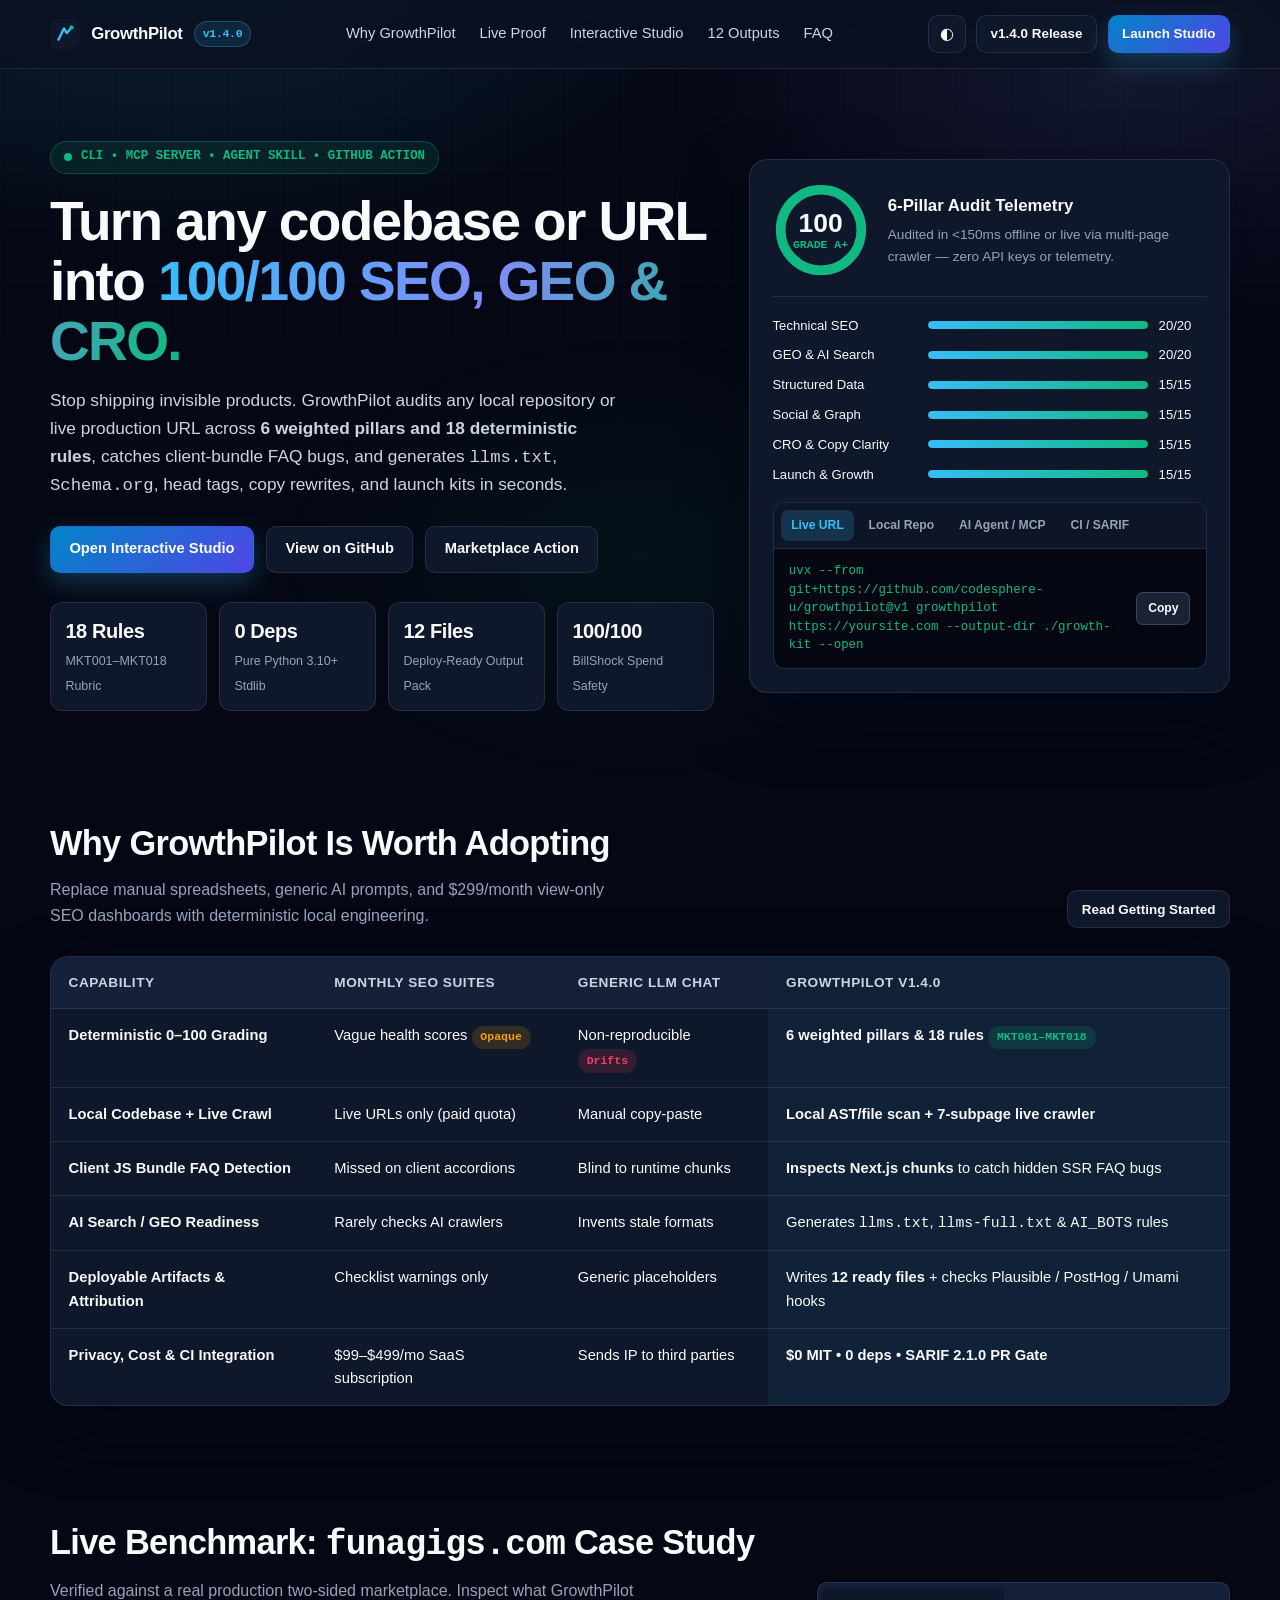
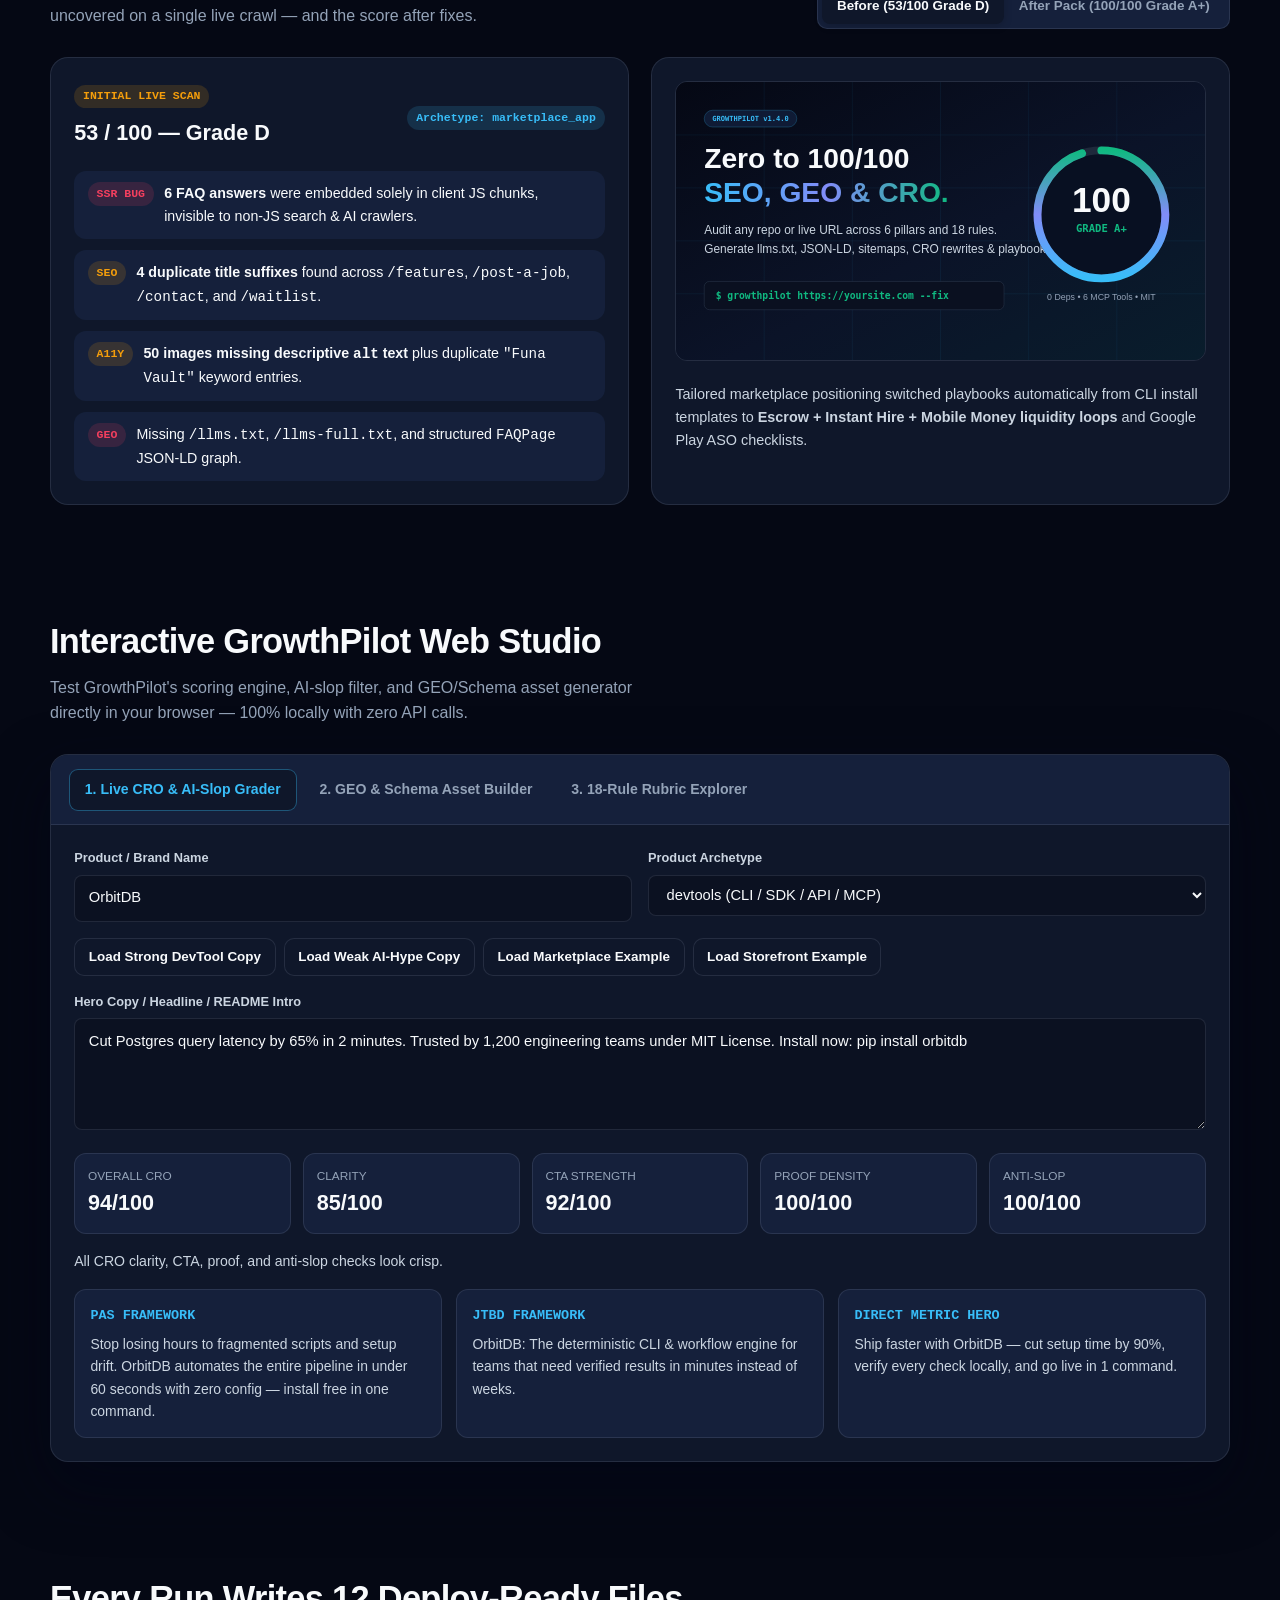
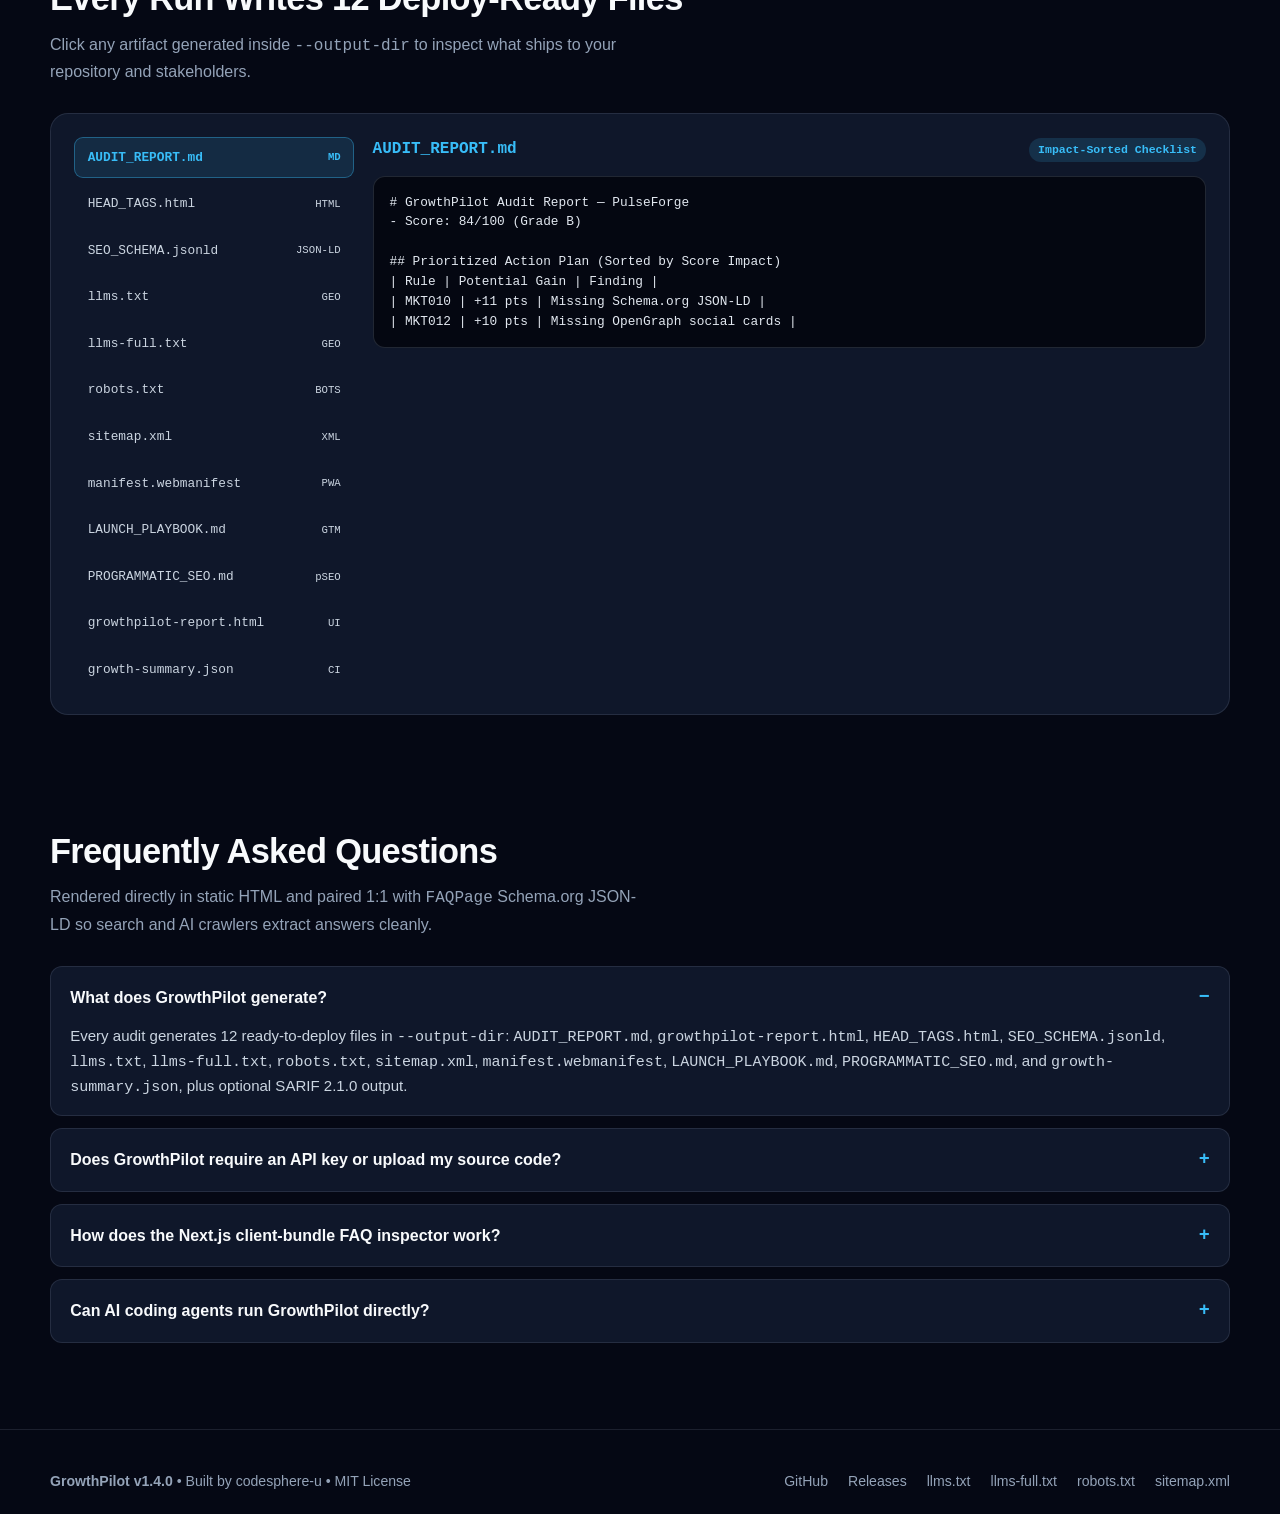
==== website/index.html @ b3ee5d6d "feat(website): launch v1.4.0 flagship interactive website, GitHub Pages CI & HTML hygiene" ====
<!DOCTYPE html>
<html lang="en">
<head>
  <meta charset="UTF-8" />
  <meta name="viewport" content="width=device-width, initial-scale=1.0" />
  <title>GrowthPilot — Autonomous SEO, GEO/AEO &amp; CRO Engine</title>
  <meta name="description" content="Audit any codebase or live URL across 18 SEO, GEO (llms.txt), Schema.org &amp; CRO rules and generate deployable assets with zero dependencies." />
  <meta name="keywords" content="GrowthPilot, llms.txt generator, Technical SEO CLI, GEO optimization, Schema.org JSON-LD, CRO copy analyzer, MCP server, GitHub Action SARIF" />
  <link rel="canonical" href="https://codesphere-u.github.io/growthpilot/" />
  <link rel="icon" type="image/svg+xml" href="favicon.svg" />
  <link rel="manifest" href="manifest.webmanifest" />

  <meta property="og:type" content="website" />
  <meta property="og:site_name" content="GrowthPilot" />
  <meta property="og:title" content="GrowthPilot — Autonomous SEO, GEO/AEO &amp; CRO Engine" />
  <meta property="og:description" content="Turn any repository or live URL into 100/100 SEO, GEO (llms.txt), JSON-LD, CRO rewrites, and launch kits in seconds." />
  <meta property="og:url" content="https://codesphere-u.github.io/growthpilot/" />
  <meta property="og:image" content="https://codesphere-u.github.io/growthpilot/og-image.svg" />
  <meta property="og:image:alt" content="GrowthPilot v1.4.0 score card showing 100 Grade A+ across 6 pillars" />

  <meta name="twitter:card" content="summary_large_image" />
  <meta name="twitter:title" content="GrowthPilot — Autonomous SEO, GEO/AEO &amp; CRO Engine" />
  <meta name="twitter:description" content="Audit codebases and live websites across 18 deterministic SEO, GEO, Schema.org &amp; CRO rules with zero dependencies." />
  <meta name="twitter:image" content="https://codesphere-u.github.io/growthpilot/og-image.svg" />

  <link rel="stylesheet" href="styles.css" />

  <script type="application/ld+json">
  {
    "@context": "https://schema.org",
    "@graph": [
      {
        "@type": "Organization",
        "@id": "https://codesphere-u.github.io/growthpilot/#org",
        "name": "codesphere-u",
        "url": "https://github.com/codesphere-u/growthpilot",
        "logo": "https://codesphere-u.github.io/growthpilot/favicon.svg"
      },
      {
        "@type": "WebSite",
        "@id": "https://codesphere-u.github.io/growthpilot/#website",
        "url": "https://codesphere-u.github.io/growthpilot/",
        "name": "GrowthPilot",
        "publisher": { "@id": "https://codesphere-u.github.io/growthpilot/#org" }
      },
      {
        "@type": "SoftwareApplication",
        "@id": "https://codesphere-u.github.io/growthpilot/#app",
        "name": "GrowthPilot",
        "softwareVersion": "1.4.0",
        "applicationCategory": "DeveloperApplication",
        "operatingSystem": "macOS, Linux, Windows",
        "url": "https://codesphere-u.github.io/growthpilot/",
        "downloadUrl": "https://github.com/codesphere-u/growthpilot/releases/tag/v1.4.0",
        "license": "https://opensource.org/licenses/MIT",
        "description": "Zero-dependency Python CLI, MCP server, Agent Skill, and GitHub Action for 18-rule Technical SEO, GEO (llms.txt), Schema.org JSON-LD, CRO copywriting, and launch kits.",
        "offers": {
          "@type": "Offer",
          "price": "0",
          "priceCurrency": "USD"
        }
      },
      {
        "@type": "FAQPage",
        "@id": "https://codesphere-u.github.io/growthpilot/#faq",
        "mainEntity": [
          {
            "@type": "Question",
            "name": "What does GrowthPilot generate?",
            "acceptedAnswer": {
              "@type": "Answer",
              "text": "Every audit generates 12 ready-to-deploy files in --output-dir: AUDIT_REPORT.md, growthpilot-report.html, HEAD_TAGS.html, SEO_SCHEMA.jsonld, llms.txt, llms-full.txt, robots.txt, sitemap.xml, manifest.webmanifest, LAUNCH_PLAYBOOK.md, PROGRAMMATIC_SEO.md, and growth-summary.json, plus optional SARIF 2.1.0 output."
            }
          },
          {
            "@type": "Question",
            "name": "Does GrowthPilot require an API key or upload my source code?",
            "acceptedAnswer": {
              "@type": "Answer",
              "text": "No. Local repository audits run 100% offline in pure Python 3.10+ standard library with zero third-party packages, zero API keys, and zero telemetry. Explicit live-URL scans fetch only the public target with a 10-second timeout and 2 MB cap."
            }
          },
          {
            "@type": "Question",
            "name": "How does the Next.js client-bundle FAQ inspector work?",
            "acceptedAnswer": {
              "@type": "Answer",
              "text": "During live URL scans, GrowthPilot inspects same-origin Next.js client chunks (/_next/static/chunks/app/page*.js) and flags an SSR Content Visibility Defect whenever FAQ answers exist inside hydrated JavaScript bundles without being present in initial server HTML."
            }
          },
          {
            "@type": "Question",
            "name": "Can AI coding agents run GrowthPilot directly?",
            "acceptedAnswer": {
              "@type": "Answer",
              "text": "Yes. Install the universal Agent Skill via npx skills add codesphere-u/growthpilot or connect the built-in stdio MCP server via growthpilot --mcp, exposing 6 native tools including audit_project, analyze_copy_cro, and apply_marketing_fixes."
            }
          }
        ]
      }
    ]
  }
  </script>
</head>
<body>
  <div class="bg-ambient" aria-hidden="true"></div>
  <div class="bg-grid" aria-hidden="true"></div>

  <header class="site-header">
    <div class="container nav-wrap">
      <a class="brand" href="#">
        <svg width="30" height="30" viewBox="0 0 64 64" aria-hidden="true">
          <rect width="64" height="64" rx="16" fill="#0f172a" />
          <path d="M18 44L30 20L36 30L46 18" fill="none" stroke="#38bdf8" stroke-width="5" stroke-linecap="round" stroke-linejoin="round" />
          <circle cx="46" cy="18" r="4.5" fill="#10b981" />
        </svg>
        <span>GrowthPilot</span>
        <span class="brand-badge">v1.4.0</span>
      </a>

      <nav class="nav-links" id="nav-links" aria-label="Primary navigation">
        <a href="#why">Why GrowthPilot</a>
        <a href="#case-study">Live Proof</a>
        <a href="#studio">Interactive Studio</a>
        <a href="#outputs">12 Outputs</a>
        <a href="#faq">FAQ</a>
        <a class="nav-mobile-only" href="https://github.com/codesphere-u/growthpilot/releases/tag/v1.4.0" target="_blank" rel="noopener">v1.4.0 Release</a>
      </nav>

      <div class="nav-actions">
        <button class="icon-btn" id="theme-toggle" type="button" aria-label="Toggle light and dark theme" title="Toggle theme">
          <span id="theme-icon" aria-hidden="true">◐</span>
        </button>
        <a class="btn btn-secondary btn-sm nav-desktop-only" href="https://github.com/codesphere-u/growthpilot/releases/tag/v1.4.0" target="_blank" rel="noopener">v1.4.0 Release</a>
        <a class="btn btn-primary btn-sm nav-desktop-only" href="#studio">Launch Studio</a>
        <button class="icon-btn mobile-menu-btn" id="mobile-menu-btn" type="button" aria-label="Open menu" aria-expanded="false">☰</button>
      </div>
    </div>
  </header>

  <main>
    <section class="hero">
      <div class="container hero-grid">
        <div>
          <div class="eyebrow">
            <span class="pulse-dot" aria-hidden="true"></span>
            <span>CLI • MCP SERVER • AGENT SKILL • GITHUB ACTION</span>
          </div>
          <h1>Turn any codebase or URL into <span class="gradient-text">100/100 SEO, GEO &amp; CRO.</span></h1>
          <p class="hero-lead">
            Stop shipping invisible products. GrowthPilot audits any local repository or live production URL across
            <strong>6 weighted pillars and 18 deterministic rules</strong>, catches client-bundle FAQ bugs, and generates
            <code>llms.txt</code>, <code>Schema.org</code>, head tags, copy rewrites, and launch kits in seconds.
          </p>
          <div class="hero-ctas">
            <a class="btn btn-primary" href="#studio">Open Interactive Studio</a>
            <a class="btn btn-secondary" href="https://github.com/codesphere-u/growthpilot" target="_blank" rel="noopener">View on GitHub</a>
            <a class="btn btn-secondary" href="https://github.com/marketplace/actions/growthpilot-autonomous-seo-geo-aeo-cro-marketing-auditor" target="_blank" rel="noopener">Marketplace Action</a>
          </div>
          <div class="metrics-strip" aria-label="Key product benchmarks">
            <div class="metric-chip">
              <strong>18 Rules</strong>
              <span>MKT001–MKT018 Rubric</span>
            </div>
            <div class="metric-chip">
              <strong>0 Deps</strong>
              <span>Pure Python 3.10+ Stdlib</span>
            </div>
            <div class="metric-chip">
              <strong>12 Files</strong>
              <span>Deploy-Ready Output Pack</span>
            </div>
            <div class="metric-chip">
              <strong>100/100</strong>
              <span>BillShock Spend Safety</span>
            </div>
          </div>
        </div>

        <aside class="hero-card" aria-label="Quickstart & Live Score Preview">
          <div class="score-header">
            <div class="ring-wrap">
              <svg viewBox="0 0 100 100" aria-hidden="true">
                <circle cx="50" cy="50" r="42" fill="none" stroke="rgba(148,163,184,0.18)" stroke-width="10" />
                <circle cx="50" cy="50" r="42" fill="none" stroke="#10b981" stroke-width="10" stroke-dasharray="264" stroke-dashoffset="0" stroke-linecap="round" />
              </svg>
              <div class="ring-value">
                <strong>100</strong>
                <small>GRADE A+</small>
              </div>
            </div>
            <div class="score-meta">
              <h2>6-Pillar Audit Telemetry</h2>
              <p>Audited in &lt;150ms offline or live via multi-page crawler — zero API keys or telemetry.</p>
            </div>
          </div>

          <div class="pillar-mini-list">
            <div class="pillar-mini"><span>Technical SEO</span><div class="bar-track"><div class="bar-fill" style="width:100%"></div></div><span>20/20</span></div>
            <div class="pillar-mini"><span>GEO &amp; AI Search</span><div class="bar-track"><div class="bar-fill" style="width:100%"></div></div><span>20/20</span></div>
            <div class="pillar-mini"><span>Structured Data</span><div class="bar-track"><div class="bar-fill" style="width:100%"></div></div><span>15/15</span></div>
            <div class="pillar-mini"><span>Social &amp; Graph</span><div class="bar-track"><div class="bar-fill" style="width:100%"></div></div><span>15/15</span></div>
            <div class="pillar-mini"><span>CRO &amp; Copy Clarity</span><div class="bar-track"><div class="bar-fill" style="width:100%"></div></div><span>15/15</span></div>
            <div class="pillar-mini"><span>Launch &amp; Growth</span><div class="bar-track"><div class="bar-fill" style="width:100%"></div></div><span>15/15</span></div>
          </div>

          <div class="terminal-box">
            <div class="persona-tabs" role="tablist" aria-label="Quickstart Persona Selector">
              <button class="tab-btn active" type="button" data-persona="founder">Live URL</button>
              <button class="tab-btn" type="button" data-persona="dev">Local Repo</button>
              <button class="tab-btn" type="button" data-persona="agent">AI Agent / MCP</button>
              <button class="tab-btn" type="button" data-persona="ci">CI / SARIF</button>
            </div>
            <div class="cmd-row">
              <code id="persona-cmd">uvx --from git+https://github.com/codesphere-u/growthpilot@v1 growthpilot https://yoursite.com --output-dir ./growth-kit --open</code>
              <button class="copy-btn" id="copy-persona-btn" type="button">Copy</button>
            </div>
          </div>
        </aside>
      </div>
    </section>

    <section class="section" id="why">
      <div class="container">
        <div class="section-head">
          <div>
            <h2>Why GrowthPilot Is Worth Adopting</h2>
            <p>Replace manual spreadsheets, generic AI prompts, and $299/month view-only SEO dashboards with deterministic local engineering.</p>
          </div>
          <a class="btn btn-secondary btn-sm" href="https://github.com/codesphere-u/growthpilot/blob/main/docs/GETTING_STARTED.md" target="_blank" rel="noopener">Read Getting Started</a>
        </div>

        <div class="table-card">
          <table>
            <thead>
              <tr>
                <th>Capability</th>
                <th>Monthly SEO Suites</th>
                <th>Generic LLM Chat</th>
                <th class="col-gp">GrowthPilot v1.4.0</th>
              </tr>
            </thead>
            <tbody>
              <tr>
                <td><strong>Deterministic 0–100 Grading</strong></td>
                <td>Vague health scores <span class="pill pill-warn">Opaque</span></td>
                <td>Non-reproducible <span class="pill pill-bad">Drifts</span></td>
                <td class="col-gp"><strong>6 weighted pillars &amp; 18 rules</strong> <span class="pill pill-good">MKT001–MKT018</span></td>
              </tr>
              <tr>
                <td><strong>Local Codebase + Live Crawl</strong></td>
                <td>Live URLs only (paid quota)</td>
                <td>Manual copy-paste</td>
                <td class="col-gp"><strong>Local AST/file scan + 7-subpage live crawler</strong></td>
              </tr>
              <tr>
                <td><strong>Client JS Bundle FAQ Detection</strong></td>
                <td>Missed on client accordions</td>
                <td>Blind to runtime chunks</td>
                <td class="col-gp"><strong>Inspects Next.js chunks</strong> to catch hidden SSR FAQ bugs</td>
              </tr>
              <tr>
                <td><strong>AI Search / GEO Readiness</strong></td>
                <td>Rarely checks AI crawlers</td>
                <td>Invents stale formats</td>
                <td class="col-gp">Generates <code>llms.txt</code>, <code>llms-full.txt</code> &amp; <code>AI_BOTS</code> rules</td>
              </tr>
              <tr>
                <td><strong>Deployable Artifacts &amp; Attribution</strong></td>
                <td>Checklist warnings only</td>
                <td>Generic placeholders</td>
                <td class="col-gp">Writes <strong>12 ready files</strong> + checks Plausible / PostHog / Umami hooks</td>
              </tr>
              <tr>
                <td><strong>Privacy, Cost &amp; CI Integration</strong></td>
                <td>$99–$499/mo SaaS subscription</td>
                <td>Sends IP to third parties</td>
                <td class="col-gp"><strong>$0 MIT • 0 deps • SARIF 2.1.0 PR Gate</strong></td>
              </tr>
            </tbody>
          </table>
        </div>
      </div>
    </section>

    <section class="section" id="case-study">
      <div class="container">
        <div class="section-head">
          <div>
            <h2>Live Benchmark: <code>funagigs.com</code> Case Study</h2>
            <p>Verified against a real production two-sided marketplace. Inspect what GrowthPilot uncovered on a single live crawl — and the score after fixes.</p>
          </div>
          <div class="toggle-group" role="tablist" aria-label="Case study stage toggle">
            <button class="toggle-pill active" id="cs-before-btn" type="button" data-stage="before">Before (53/100 Grade D)</button>
            <button class="toggle-pill" id="cs-after-btn" type="button" data-stage="after">After Pack (100/100 Grade A+)</button>
          </div>
        </div>

        <div class="split-grid">
          <div class="card">
            <div style="display:flex;justify-content:space-between;align-items:center;gap:1rem;flex-wrap:wrap;">
              <div>
                <span class="pill pill-warn" id="cs-badge">INITIAL LIVE SCAN</span>
                <h3 id="cs-title" style="margin:0.5rem 0 0.25rem;font-size:1.35rem;">53 / 100 — Grade D</h3>
              </div>
              <span class="pill pill-info">Archetype: marketplace_app</span>
            </div>
            <ul class="defect-list" id="cs-list">
              <li><span class="pill pill-bad">SSR BUG</span><span><strong>6 FAQ answers</strong> were embedded solely in client JS chunks, invisible to non-JS search &amp; AI crawlers.</span></li>
              <li><span class="pill pill-warn">SEO</span><span><strong>4 duplicate title suffixes</strong> found across <code>/features</code>, <code>/post-a-job</code>, <code>/contact</code>, and <code>/waitlist</code>.</span></li>
              <li><span class="pill pill-warn">A11Y</span><span><strong>50 images missing descriptive <code>alt</code> text</strong> plus duplicate <code>"Funa Vault"</code> keyword entries.</span></li>
              <li><span class="pill pill-bad">GEO</span><span>Missing <code>/llms.txt</code>, <code>/llms-full.txt</code>, and structured <code>FAQPage</code> JSON-LD graph.</span></li>
            </ul>
          </div>

          <div class="card">
            <img src="og-image.svg" alt="GrowthPilot visual social share and telemetry preview showing 100/100 Grade A+" style="width:100%;height:auto;border-radius:12px;border:1px solid var(--border);" />
            <p style="margin:0.9rem 0 0;color:var(--text-soft);font-size:0.9rem;">
              Tailored marketplace positioning switched playbooks automatically from CLI install templates to
              <strong>Escrow + Instant Hire + Mobile Money liquidity loops</strong> and Google Play ASO checklists.
            </p>
          </div>
        </div>
      </div>
    </section>

    <section class="section" id="studio">
      <div class="container">
        <div class="section-head">
          <div>
            <h2>Interactive GrowthPilot Web Studio</h2>
            <p>Test GrowthPilot's scoring engine, AI-slop filter, and GEO/Schema asset generator directly in your browser — 100% locally with zero API calls.</p>
          </div>
        </div>

        <div class="studio-shell">
          <div class="studio-tabs" role="tablist" aria-label="Web Studio Modes">
            <button class="studio-tab active" type="button" data-studio="cro">1. Live CRO &amp; AI-Slop Grader</button>
            <button class="studio-tab" type="button" data-studio="gen">2. GEO &amp; Schema Asset Builder</button>
            <button class="studio-tab" type="button" data-studio="rubric">3. 18-Rule Rubric Explorer</button>
          </div>

          <div class="studio-panel active" id="panel-cro">
            <div class="field-grid">
              <div>
                <label class="field-label" for="cro-product">Product / Brand Name</label>
                <input class="input" id="cro-product" type="text" value="OrbitDB" />
              </div>
              <div>
                <label class="field-label" for="cro-archetype">Product Archetype</label>
                <select class="select" id="cro-archetype">
                  <option value="devtools">devtools (CLI / SDK / API / MCP)</option>
                  <option value="b2b_saas">b2b_saas (Web SaaS / Workflow App)</option>
                  <option value="marketplace_app">marketplace_app (Two-Sided Marketplace / Mobile)</option>
                  <option value="ecommerce">ecommerce (Online Store / D2C Brand)</option>
                </select>
              </div>
            </div>

            <div class="preset-row" aria-label="Sample copy presets">
              <button class="btn btn-secondary btn-sm" type="button" data-preset="strong">Load Strong DevTool Copy</button>
              <button class="btn btn-secondary btn-sm" type="button" data-preset="weak">Load Weak AI-Hype Copy</button>
              <button class="btn btn-secondary btn-sm" type="button" data-preset="marketplace">Load Marketplace Example</button>
              <button class="btn btn-secondary btn-sm" type="button" data-preset="ecommerce">Load Storefront Example</button>
            </div>

            <label class="field-label" for="cro-input">Hero Copy / Headline / README Intro</label>
            <textarea class="textarea" id="cro-input">Cut Postgres query latency by 65% in 2 minutes. Trusted by 1,200 engineering teams under MIT License. Install now: pip install orbitdb</textarea>

            <div class="score-bars-4">
              <div class="mini-stat"><small>OVERALL CRO</small><strong id="stat-overall">93/100</strong></div>
              <div class="mini-stat"><small>CLARITY</small><strong id="stat-clarity">85/100</strong></div>
              <div class="mini-stat"><small>CTA STRENGTH</small><strong id="stat-cta">92/100</strong></div>
              <div class="mini-stat"><small>PROOF DENSITY</small><strong id="stat-proof">95/100</strong></div>
              <div class="mini-stat"><small>ANTI-SLOP</small><strong id="stat-slop">100/100</strong></div>
            </div>

            <div id="cro-diagnostics" style="margin-bottom:1rem;font-size:0.88rem;color:var(--text-soft);"></div>

            <div class="rewrite-grid">
              <div class="rewrite-card">
                <h3>PAS FRAMEWORK</h3>
                <p id="rw-pas"></p>
              </div>
              <div class="rewrite-card">
                <h3>JTBD FRAMEWORK</h3>
                <p id="rw-jtbd"></p>
              </div>
              <div class="rewrite-card">
                <h3>DIRECT METRIC HERO</h3>
                <p id="rw-metric"></p>
              </div>
            </div>
          </div>

          <div class="studio-panel" id="panel-gen">
            <div class="field-grid">
              <div>
                <label class="field-label" for="gen-name">Product Name</label>
                <input class="input" id="gen-name" type="text" value="PulseForge" />
              </div>
              <div>
                <label class="field-label" for="gen-url">Canonical Website URL</label>
                <input class="input" id="gen-url" type="url" value="https://pulseforge.dev" />
              </div>
              <div>
                <label class="field-label" for="gen-desc">Concise Meta Description (110–155 chars)</label>
                <input class="input" id="gen-desc" type="text" value="Automated release gating and canary telemetry in 10 seconds with zero external config." />
              </div>
              <div>
                <label class="field-label" for="gen-arch">Archetype</label>
                <select class="select" id="gen-arch">
                  <option value="devtools">devtools</option>
                  <option value="b2b_saas">b2b_saas</option>
                  <option value="marketplace_app">marketplace_app</option>
                  <option value="ecommerce">ecommerce</option>
                </select>
              </div>
            </div>

            <div style="display:flex;flex-wrap:wrap;justify-content:space-between;align-items:center;gap:0.75rem;margin-bottom:0.75rem;">
              <div class="toggle-group" role="tablist" aria-label="Generated asset file selector">
                <button class="toggle-pill active" type="button" data-genfile="llms.txt">llms.txt</button>
                <button class="toggle-pill" type="button" data-genfile="SEO_SCHEMA.jsonld">SEO_SCHEMA.jsonld</button>
                <button class="toggle-pill" type="button" data-genfile="HEAD_TAGS.html">HEAD_TAGS.html</button>
                <button class="toggle-pill" type="button" data-genfile="robots.txt">robots.txt</button>
                <button class="toggle-pill" type="button" data-genfile="sitemap.xml">sitemap.xml</button>
              </div>
              <div style="display:flex;gap:0.5rem;">
                <button class="btn btn-secondary btn-sm" id="copy-gen-btn" type="button">Copy File</button>
                <button class="btn btn-primary btn-sm" id="download-gen-btn" type="button">Download</button>
              </div>
            </div>

            <pre class="code-preview" id="gen-preview"></pre>
          </div>

          <div class="studio-panel" id="panel-rubric">
            <div class="filter-row">
              <input class="input" id="rubric-search" type="search" placeholder="Search MKT001, llms.txt, canonical..." aria-label="Filter rubric rules" />
              <select class="select" id="rubric-pillar" style="max-width:240px;" aria-label="Filter by pillar">
                <option value="ALL">All 6 Pillars (100 pts)</option>
                <option value="Technical SEO">Technical SEO (20 pts)</option>
                <option value="GEO & AI Search">GEO &amp; AI Search (20 pts)</option>
                <option value="Structured Data">Structured Data (15 pts)</option>
                <option value="Social & Viral Graph">Social &amp; Viral Graph (15 pts)</option>
                <option value="CRO & Copy Clarity">CRO &amp; Copy Clarity (15 pts)</option>
                <option value="Launch & Growth">Launch &amp; Growth (15 pts)</option>
              </select>
            </div>

            <div class="table-card" style="box-shadow:none;">
              <table>
                <thead>
                  <tr>
                    <th>Rule</th>
                    <th>Pillar</th>
                    <th>Severity</th>
                    <th>Pts</th>
                    <th>Check &amp; Remediation</th>
                  </tr>
                </thead>
                <tbody id="rubric-tbody"></tbody>
              </table>
            </div>
          </div>
        </div>
      </div>
    </section>

    <section class="section" id="outputs">
      <div class="container">
        <div class="section-head">
          <div>
            <h2>Every Run Writes 12 Deploy-Ready Files</h2>
            <p>Click any artifact generated inside <code>--output-dir</code> to inspect what ships to your repository and stakeholders.</p>
          </div>
        </div>

        <div class="explorer-grid card">
          <div class="file-nav" id="output-nav" role="tablist" aria-label="Generated artifact files">
            <button class="file-btn active" type="button" data-outfile="AUDIT_REPORT.md"><span>AUDIT_REPORT.md</span><small>MD</small></button>
            <button class="file-btn" type="button" data-outfile="HEAD_TAGS.html"><span>HEAD_TAGS.html</span><small>HTML</small></button>
            <button class="file-btn" type="button" data-outfile="SEO_SCHEMA.jsonld"><span>SEO_SCHEMA.jsonld</span><small>JSON-LD</small></button>
            <button class="file-btn" type="button" data-outfile="llms.txt"><span>llms.txt</span><small>GEO</small></button>
            <button class="file-btn" type="button" data-outfile="llms-full.txt"><span>llms-full.txt</span><small>GEO</small></button>
            <button class="file-btn" type="button" data-outfile="robots.txt"><span>robots.txt</span><small>BOTS</small></button>
            <button class="file-btn" type="button" data-outfile="sitemap.xml"><span>sitemap.xml</span><small>XML</small></button>
            <button class="file-btn" type="button" data-outfile="manifest.webmanifest"><span>manifest.webmanifest</span><small>PWA</small></button>
            <button class="file-btn" type="button" data-outfile="LAUNCH_PLAYBOOK.md"><span>LAUNCH_PLAYBOOK.md</span><small>GTM</small></button>
            <button class="file-btn" type="button" data-outfile="PROGRAMMATIC_SEO.md"><span>PROGRAMMATIC_SEO.md</span><small>pSEO</small></button>
            <button class="file-btn" type="button" data-outfile="growthpilot-report.html"><span>growthpilot-report.html</span><small>UI</small></button>
            <button class="file-btn" type="button" data-outfile="growth-summary.json"><span>growth-summary.json</span><small>CI</small></button>
          </div>
          <div>
            <div style="display:flex;justify-content:space-between;align-items:center;margin-bottom:0.65rem;">
              <strong id="out-title" style="font-family:var(--font-mono);color:var(--cyan);">AUDIT_REPORT.md</strong>
              <span class="pill pill-info" id="out-badge">Impact-Sorted Checklist</span>
            </div>
            <pre class="code-preview" id="out-code"></pre>
          </div>
        </div>
      </div>
    </section>

    <section class="section" id="faq">
      <div class="container">
        <div class="section-head">
          <div>
            <h2>Frequently Asked Questions</h2>
            <p>Rendered directly in static HTML and paired 1:1 with <code>FAQPage</code> Schema.org JSON-LD so search and AI crawlers extract answers cleanly.</p>
          </div>
        </div>

        <div class="faq-list">
          <details class="faq-item" open>
            <summary>What does GrowthPilot generate?</summary>
            <p>Every audit generates 12 ready-to-deploy files in <code>--output-dir</code>: <code>AUDIT_REPORT.md</code>, <code>growthpilot-report.html</code>, <code>HEAD_TAGS.html</code>, <code>SEO_SCHEMA.jsonld</code>, <code>llms.txt</code>, <code>llms-full.txt</code>, <code>robots.txt</code>, <code>sitemap.xml</code>, <code>manifest.webmanifest</code>, <code>LAUNCH_PLAYBOOK.md</code>, <code>PROGRAMMATIC_SEO.md</code>, and <code>growth-summary.json</code>, plus optional SARIF 2.1.0 output.</p>
          </details>
          <details class="faq-item">
            <summary>Does GrowthPilot require an API key or upload my source code?</summary>
            <p>No. Local repository audits run 100% offline in pure Python 3.10+ standard library with zero third-party packages, zero API keys, and zero telemetry. Explicit live-URL scans fetch only the public target with a 10-second timeout and 2 MB cap.</p>
          </details>
          <details class="faq-item">
            <summary>How does the Next.js client-bundle FAQ inspector work?</summary>
            <p>During live URL scans, GrowthPilot inspects same-origin Next.js client chunks (<code>/_next/static/chunks/app/page*.js</code>) and flags an SSR Content Visibility Defect whenever FAQ answers exist inside hydrated JavaScript bundles without being present in initial server HTML.</p>
          </details>
          <details class="faq-item">
            <summary>Can AI coding agents run GrowthPilot directly?</summary>
            <p>Yes. Install the universal Agent Skill via <code>npx skills add codesphere-u/growthpilot</code> or connect the built-in stdio MCP server via <code>growthpilot --mcp</code>, exposing 6 native tools including <code>audit_project</code>, <code>analyze_copy_cro</code>, and <code>apply_marketing_fixes</code>.</p>
          </details>
        </div>
      </div>
    </section>
  </main>

  <footer class="site-footer">
    <div class="container footer-grid">
      <div>
        <strong>GrowthPilot v1.4.0</strong> • Built by <a href="https://github.com/codesphere-u" target="_blank" rel="noopener">codesphere-u</a> • MIT License
      </div>
      <div class="footer-links">
        <a href="https://github.com/codesphere-u/growthpilot" target="_blank" rel="noopener">GitHub</a>
        <a href="https://github.com/codesphere-u/growthpilot/releases" target="_blank" rel="noopener">Releases</a>
        <a href="llms.txt">llms.txt</a>
        <a href="llms-full.txt">llms-full.txt</a>
        <a href="robots.txt">robots.txt</a>
        <a href="sitemap.xml">sitemap.xml</a>
      </div>
    </div>
  </footer>

  <div class="toast" id="toast" role="status" aria-live="polite">Copied to clipboard</div>
  <script src="app.js"></script>
</body>
</html>
---- website/styles.css ----
:root {
  --bg: #050814;
  --bg-elevated: #0b1121;
  --surface: #0f172a;
  --surface-2: #15203b;
  --surface-glass: rgba(11, 17, 33, 0.78);
  --border: rgba(148, 163, 184, 0.16);
  --border-strong: rgba(56, 189, 248, 0.38);
  --text: #f8fafc;
  --text-muted: #94a3b8;
  --text-soft: #cbd5e1;
  --cyan: #38bdf8;
  --indigo: #818cf8;
  --emerald: #10b981;
  --amber: #f59e0b;
  --rose: #f43f5e;
  --radius-lg: 18px;
  --radius-md: 12px;
  --radius-sm: 8px;
  --shadow-lg: 0 24px 60px rgba(2, 6, 23, 0.55);
  --font-sans: "Inter", -apple-system, BlinkMacSystemFont, "Segoe UI", Roboto, sans-serif;
  --font-mono: "JetBrains Mono", "SFMono-Regular", Menlo, Monaco, Consolas, monospace;
}

[data-theme="light"] {
  --bg: #f8fafc;
  --bg-elevated: #ffffff;
  --surface: #ffffff;
  --surface-2: #f1f5f9;
  --surface-glass: rgba(255, 255, 255, 0.86);
  --border: rgba(15, 23, 42, 0.12);
  --border-strong: rgba(2, 132, 199, 0.4);
  --text: #0f172a;
  --text-muted: #475569;
  --text-soft: #334155;
  --cyan: #0284c7;
  --indigo: #4f46e5;
  --emerald: #059669;
  --amber: #d97706;
  --rose: #e11d48;
  --shadow-lg: 0 18px 42px rgba(15, 23, 42, 0.08);
}

*,
*::before,
*::after {
  box-sizing: border-box;
}

html {
  scroll-behavior: smooth;
  font-size: 16px;
  overflow-x: clip;
}

body {
  margin: 0;
  font-family: var(--font-sans);
  color: var(--text);
  background: var(--bg);
  line-height: 1.6;
  -webkit-font-smoothing: antialiased;
  overflow-x: clip;
}

.hero-grid > *,
.split-grid > *,
.rewrite-grid > *,
.explorer-grid > *,
.field-grid > *,
.score-bars-4 > *,
.card,
.hero-card,
.studio-shell,
.table-card,
.terminal-box,
.code-preview {
  min-width: 0;
  max-width: 100%;
}

a {
  color: inherit;
  text-decoration: none;
}

button,
input,
select,
textarea {
  font: inherit;
  color: inherit;
}

:focus-visible {
  outline: 2px solid var(--cyan);
  outline-offset: 2px;
}

.bg-ambient {
  position: fixed;
  inset: 0;
  pointer-events: none;
  z-index: -1;
  background:
    radial-gradient(820px 420px at 14% -4%, rgba(56, 189, 248, 0.14), transparent 70%),
    radial-gradient(680px 380px at 88% 8%, rgba(129, 140, 248, 0.12), transparent 68%),
    radial-gradient(520px 320px at 50% 62%, rgba(16, 185, 129, 0.06), transparent 70%);
}

.bg-grid {
  position: fixed;
  inset: 0;
  pointer-events: none;
  z-index: -1;
  opacity: 0.25;
  background-image:
    linear-gradient(to right, var(--border) 1px, transparent 1px),
    linear-gradient(to bottom, var(--border) 1px, transparent 1px);
  background-size: 56px 56px;
  mask-image: linear-gradient(to bottom, rgba(0, 0, 0, 0.7), transparent 85%);
}

.container {
  width: min(1180px, 100% - 2rem);
  margin-inline: auto;
}

/* Header */
.site-header {
  position: sticky;
  top: 0;
  z-index: 40;
  backdrop-filter: blur(14px);
  background: var(--surface-glass);
  border-bottom: 1px solid var(--border);
}

.nav-wrap {
  display: flex;
  align-items: center;
  justify-content: space-between;
  gap: 1rem;
  min-height: 68px;
}

.brand {
  display: inline-flex;
  align-items: center;
  gap: 0.7rem;
  font-weight: 800;
  font-size: 1.05rem;
  letter-spacing: -0.02em;
}

.brand-badge {
  font-family: var(--font-mono);
  font-size: 0.72rem;
  font-weight: 700;
  padding: 0.16rem 0.5rem;
  border-radius: 999px;
  color: var(--cyan);
  background: rgba(56, 189, 248, 0.12);
  border: 1px solid rgba(56, 189, 248, 0.28);
}

.nav-links {
  display: flex;
  align-items: center;
  gap: 1.5rem;
}

.nav-links a {
  font-size: 0.92rem;
  font-weight: 500;
  color: var(--text-soft);
  transition: color 0.15s ease;
}

.nav-links a:hover {
  color: var(--cyan);
}

.nav-actions {
  display: flex;
  align-items: center;
  gap: 0.65rem;
}

.icon-btn {
  display: inline-flex;
  align-items: center;
  justify-content: center;
  width: 38px;
  height: 38px;
  border-radius: 10px;
  border: 1px solid var(--border);
  background: var(--surface);
  cursor: pointer;
  transition: border-color 0.15s ease, transform 0.15s ease;
}

.icon-btn:hover {
  border-color: var(--border-strong);
  transform: translateY(-1px);
}

.nav-mobile-only {
  display: none;
}

.mobile-menu-btn {
  display: none;
}

/* Buttons */
.btn {
  display: inline-flex;
  align-items: center;
  justify-content: center;
  gap: 0.5rem;
  padding: 0.68rem 1.15rem;
  border-radius: 10px;
  font-weight: 600;
  font-size: 0.92rem;
  border: 1px solid transparent;
  cursor: pointer;
  transition: transform 0.15s ease, box-shadow 0.15s ease, border-color 0.15s ease, background 0.15s ease;
}

.btn:hover {
  transform: translateY(-1px);
}

.btn-sm {
  padding: 0.45rem 0.85rem;
  font-size: 0.84rem;
}

.btn-primary {
  background: linear-gradient(135deg, #0284c7, #4f46e5);
  color: #ffffff;
  box-shadow: 0 10px 26px rgba(56, 189, 248, 0.25);
}

.btn-primary:hover {
  box-shadow: 0 14px 32px rgba(56, 189, 248, 0.36);
}

.btn-secondary {
  background: var(--surface);
  border-color: var(--border);
  color: var(--text);
}

.btn-secondary:hover {
  border-color: var(--border-strong);
}

/* Hero */
.hero {
  padding: 4.5rem 0 3.2rem;
}

.hero-grid {
  display: grid;
  grid-template-columns: 1.16fr 0.84fr;
  gap: 2.2rem;
  align-items: center;
}

.eyebrow {
  display: inline-flex;
  align-items: center;
  gap: 0.55rem;
  padding: 0.34rem 0.82rem;
  border-radius: 999px;
  background: rgba(16, 185, 129, 0.1);
  border: 1px solid rgba(16, 185, 129, 0.28);
  color: var(--emerald);
  font-family: var(--font-mono);
  font-size: 0.78rem;
  font-weight: 700;
  margin-bottom: 1.1rem;
}

.pulse-dot {
  width: 8px;
  height: 8px;
  border-radius: 999px;
  background: var(--emerald);
  box-shadow: 0 0 0 0 rgba(16, 185, 129, 0.65);
  animation: gp-pulse 2.2s infinite;
}

@keyframes gp-pulse {
  0% { box-shadow: 0 0 0 0 rgba(16, 185, 129, 0.65); }
  70% { box-shadow: 0 0 0 9px rgba(16, 185, 129, 0); }
  100% { box-shadow: 0 0 0 0 rgba(16, 185, 129, 0); }
}

.hero h1 {
  margin: 0 0 1rem;
  font-size: clamp(2.15rem, 4.3vw, 3.45rem);
  line-height: 1.09;
  letter-spacing: -0.03em;
  font-weight: 850;
}

.gradient-text {
  background: linear-gradient(95deg, var(--cyan), var(--indigo) 52%, var(--emerald));
  -webkit-background-clip: text;
  background-clip: text;
  color: transparent;
}

.hero-lead {
  font-size: 1.08rem;
  color: var(--text-soft);
  max-width: 60ch;
  margin: 0 0 1.6rem;
}

.hero-ctas {
  display: flex;
  flex-wrap: wrap;
  gap: 0.75rem;
  margin-bottom: 1.8rem;
}

.metrics-strip {
  display: grid;
  grid-template-columns: repeat(4, minmax(0, 1fr));
  gap: 0.75rem;
}

.metric-chip {
  background: var(--surface);
  border: 1px solid var(--border);
  border-radius: var(--radius-md);
  padding: 0.75rem 0.9rem;
}

.metric-chip strong {
  display: block;
  font-size: 1.25rem;
  font-weight: 800;
  letter-spacing: -0.02em;
  color: var(--text);
}

.metric-chip span {
  font-size: 0.78rem;
  color: var(--text-muted);
}

/* Score Card */
.hero-card {
  background: var(--surface);
  border: 1px solid var(--border);
  border-radius: var(--radius-lg);
  padding: 1.4rem;
  box-shadow: var(--shadow-lg);
}

.score-header {
  display: flex;
  align-items: center;
  gap: 1.2rem;
  padding-bottom: 1.1rem;
  border-bottom: 1px solid var(--border);
  margin-bottom: 1.1rem;
}

.ring-wrap {
  position: relative;
  width: 96px;
  height: 96px;
  flex-shrink: 0;
}

.ring-wrap svg {
  width: 96px;
  height: 96px;
  transform: rotate(-90deg);
}

.ring-value {
  position: absolute;
  inset: 0;
  display: flex;
  flex-direction: column;
  align-items: center;
  justify-content: center;
  line-height: 1;
}

.ring-value strong {
  font-size: 1.65rem;
  font-weight: 850;
}

.ring-value small {
  margin-top: 0.15rem;
  font-family: var(--font-mono);
  font-size: 0.72rem;
  font-weight: 700;
  color: var(--emerald);
}

.score-meta h2 {
  margin: 0 0 0.25rem;
  font-size: 1.05rem;
}

.score-meta p {
  margin: 0;
  font-size: 0.85rem;
  color: var(--text-muted);
}

.pillar-mini-list {
  display: grid;
  gap: 0.55rem;
  margin-bottom: 1.1rem;
}

.pillar-mini {
  display: grid;
  grid-template-columns: 145px 1fr 48px;
  align-items: center;
  gap: 0.65rem;
  font-size: 0.82rem;
}

.bar-track {
  height: 8px;
  border-radius: 999px;
  background: var(--surface-2);
  overflow: hidden;
}

.bar-fill {
  height: 100%;
  border-radius: 999px;
  background: linear-gradient(90deg, var(--cyan), var(--emerald));
  transition: width 0.35s ease;
}

.terminal-box {
  background: #040711;
  color: #e2e8f0;
  border: 1px solid rgba(56, 189, 248, 0.25);
  border-radius: var(--radius-md);
  overflow: hidden;
}

.persona-tabs {
  display: flex;
  flex-wrap: wrap;
  gap: 0.25rem;
  padding: 0.45rem;
  background: rgba(15, 23, 42, 0.9);
  border-bottom: 1px solid rgba(148, 163, 184, 0.16);
}

.tab-btn {
  padding: 0.34rem 0.65rem;
  border-radius: 7px;
  border: none;
  background: transparent;
  color: #94a3b8;
  font-size: 0.76rem;
  font-weight: 600;
  cursor: pointer;
  transition: background 0.15s ease, color 0.15s ease;
}

.tab-btn.active {
  background: rgba(56, 189, 248, 0.18);
  color: #38bdf8;
}

.cmd-row {
  display: flex;
  align-items: center;
  justify-content: space-between;
  gap: 0.75rem;
  padding: 0.85rem 0.95rem;
  font-family: var(--font-mono);
  font-size: 0.8rem;
}

.cmd-row code {
  flex: 1 1 0;
  min-width: 0;
  white-space: pre-wrap;
  overflow-wrap: anywhere;
  font-size: 0.78rem;
  line-height: 1.48;
  color: #10b981;
}

.copy-btn {
  flex-shrink: 0;
  padding: 0.36rem 0.68rem;
  border-radius: 7px;
  border: 1px solid rgba(148, 163, 184, 0.28);
  background: rgba(30, 41, 59, 0.85);
  color: #f8fafc;
  font-family: var(--font-sans);
  font-size: 0.76rem;
  font-weight: 600;
  cursor: pointer;
}

.copy-btn:hover {
  border-color: var(--cyan);
}

/* Sections */
.section {
  padding: 3.4rem 0;
}

.section-head {
  display: flex;
  flex-wrap: wrap;
  justify-content: space-between;
  align-items: flex-end;
  gap: 1rem;
  margin-bottom: 1.75rem;
}

.section-head h2 {
  margin: 0 0 0.35rem;
  font-size: clamp(1.55rem, 2.7vw, 2.15rem);
  letter-spacing: -0.02em;
}

.section-head p {
  margin: 0;
  color: var(--text-muted);
  max-width: 66ch;
}

/* Comparison Table */
.table-card {
  background: var(--surface);
  border: 1px solid var(--border);
  border-radius: var(--radius-lg);
  overflow-x: auto;
  box-shadow: var(--shadow-lg);
}

table {
  width: 100%;
  border-collapse: collapse;
  font-size: 0.92rem;
}

th,
td {
  padding: 0.92rem 1.1rem;
  text-align: left;
  border-bottom: 1px solid var(--border);
  vertical-align: top;
}

thead th {
  background: var(--surface-2);
  font-weight: 700;
  font-size: 0.85rem;
  text-transform: uppercase;
  letter-spacing: 0.04em;
  color: var(--text-soft);
}

tbody tr:last-child td {
  border-bottom: none;
}

.col-gp {
  background: rgba(56, 189, 248, 0.06);
}

.pill {
  display: inline-flex;
  align-items: center;
  flex-shrink: 0;
  white-space: nowrap;
  padding: 0.16rem 0.55rem;
  border-radius: 999px;
  font-family: var(--font-mono);
  font-size: 0.72rem;
  font-weight: 700;
}

.pill-good { background: rgba(16, 185, 129, 0.15); color: var(--emerald); }
.pill-warn { background: rgba(245, 158, 11, 0.15); color: var(--amber); }
.pill-bad { background: rgba(244, 63, 94, 0.15); color: var(--rose); }
.pill-info { background: rgba(56, 189, 248, 0.15); color: var(--cyan); }

/* Case Study */
.split-grid {
  display: grid;
  grid-template-columns: 1fr 1fr;
  gap: 1.4rem;
}

.card {
  background: var(--surface);
  border: 1px solid var(--border);
  border-radius: var(--radius-lg);
  padding: 1.45rem;
}

.toggle-group {
  display: inline-flex;
  flex-wrap: wrap;
  max-width: 100%;
  padding: 0.28rem;
  border-radius: 10px;
  background: var(--surface-2);
  border: 1px solid var(--border);
}

.toggle-pill {
  padding: 0.45rem 0.92rem;
  border: none;
  border-radius: 8px;
  background: transparent;
  color: var(--text-muted);
  font-weight: 700;
  font-size: 0.84rem;
  cursor: pointer;
}

.toggle-pill.active {
  background: var(--surface);
  color: var(--text);
  box-shadow: 0 2px 8px rgba(0, 0, 0, 0.18);
}

.defect-list {
  list-style: none;
  padding: 0;
  margin: 1rem 0 0;
  display: grid;
  gap: 0.65rem;
}

.defect-list li {
  display: flex;
  gap: 0.65rem;
  align-items: flex-start;
  padding: 0.72rem 0.85rem;
  border-radius: var(--radius-md);
  background: var(--surface-2);
  font-size: 0.89rem;
}

/* Studio */
.studio-shell {
  background: var(--surface);
  border: 1px solid var(--border);
  border-radius: var(--radius-lg);
  overflow: hidden;
  box-shadow: var(--shadow-lg);
}

.studio-tabs {
  display: flex;
  flex-wrap: wrap;
  gap: 0.4rem;
  padding: 0.85rem 1.1rem;
  background: var(--surface-2);
  border-bottom: 1px solid var(--border);
}

.studio-tab {
  padding: 0.55rem 0.95rem;
  border-radius: 9px;
  border: 1px solid transparent;
  background: transparent;
  color: var(--text-muted);
  font-weight: 700;
  font-size: 0.88rem;
  cursor: pointer;
}

.studio-tab.active {
  background: var(--surface);
  color: var(--cyan);
  border-color: var(--border-strong);
}

.studio-panel {
  display: none;
  padding: 1.45rem;
}

.studio-panel.active {
  display: block;
}

.field-grid {
  display: grid;
  grid-template-columns: repeat(2, minmax(0, 1fr));
  gap: 1rem;
  margin-bottom: 1rem;
}

.field-label {
  display: block;
  font-size: 0.8rem;
  font-weight: 700;
  color: var(--text-soft);
  margin-bottom: 0.35rem;
}

.input,
.textarea,
.select {
  width: 100%;
  padding: 0.68rem 0.85rem;
  border-radius: var(--radius-sm);
  border: 1px solid var(--border);
  background: var(--bg-elevated);
  color: var(--text);
  font-size: 0.92rem;
}

.textarea {
  min-height: 112px;
  resize: vertical;
  font-family: var(--font-sans);
}

.preset-row {
  display: flex;
  flex-wrap: wrap;
  gap: 0.5rem;
  margin-bottom: 1rem;
}

.score-bars-4 {
  display: grid;
  grid-template-columns: repeat(5, minmax(0, 1fr));
  gap: 0.75rem;
  margin: 1rem 0;
}

.mini-stat {
  background: var(--surface-2);
  border: 1px solid var(--border);
  border-radius: var(--radius-md);
  padding: 0.8rem;
}

.mini-stat small {
  display: block;
  font-size: 0.74rem;
  color: var(--text-muted);
}

.mini-stat strong {
  font-size: 1.35rem;
  font-weight: 800;
}

.rewrite-grid {
  display: grid;
  grid-template-columns: repeat(3, minmax(0, 1fr));
  gap: 0.9rem;
  margin-top: 1rem;
}

.rewrite-card {
  background: var(--surface-2);
  border: 1px solid var(--border);
  border-radius: var(--radius-md);
  padding: 0.95rem;
}

.rewrite-card h3 {
  margin: 0 0 0.4rem;
  font-size: 0.84rem;
  font-family: var(--font-mono);
  color: var(--cyan);
}

.rewrite-card p {
  margin: 0;
  font-size: 0.87rem;
  color: var(--text-soft);
}

.code-preview {
  background: #040711;
  color: #e2e8f0;
  border: 1px solid rgba(148, 163, 184, 0.2);
  border-radius: var(--radius-md);
  padding: 1rem;
  font-family: var(--font-mono);
  font-size: 0.8rem;
  line-height: 1.55;
  overflow-x: auto;
  max-height: 360px;
  white-space: pre;
}

.explorer-grid {
  display: grid;
  grid-template-columns: 280px 1fr;
  gap: 1.15rem;
}

.file-nav {
  display: grid;
  gap: 0.35rem;
  align-content: start;
}

.file-btn {
  text-align: left;
  padding: 0.58rem 0.78rem;
  border-radius: 9px;
  border: 1px solid transparent;
  background: transparent;
  color: var(--text-soft);
  font-family: var(--font-mono);
  font-size: 0.8rem;
  cursor: pointer;
  display: flex;
  justify-content: space-between;
  align-items: center;
}

.file-btn:hover {
  background: var(--surface-2);
}

.file-btn.active {
  background: rgba(56, 189, 248, 0.12);
  border-color: var(--border-strong);
  color: var(--cyan);
  font-weight: 700;
}

/* Rubric Filter */
.filter-row {
  display: flex;
  flex-wrap: wrap;
  gap: 0.65rem;
  align-items: center;
  margin-bottom: 1rem;
}

.filter-row .input {
  max-width: 280px;
}

/* FAQ */
.faq-list {
  display: grid;
  gap: 0.75rem;
}

details.faq-item {
  background: var(--surface);
  border: 1px solid var(--border);
  border-radius: var(--radius-md);
  padding: 1rem 1.2rem;
}

details.faq-item summary {
  cursor: pointer;
  font-weight: 700;
  list-style: none;
  display: flex;
  justify-content: space-between;
  align-items: center;
  gap: 1rem;
}

details.faq-item summary::after {
  content: "+";
  font-family: var(--font-mono);
  font-size: 1.15rem;
  color: var(--cyan);
}

details.faq-item[open] summary::after {
  content: "−";
}

details.faq-item p {
  margin: 0.75rem 0 0;
  color: var(--text-soft);
  font-size: 0.94rem;
}

/* Footer */
.site-footer {
  border-top: 1px solid var(--border);
  padding: 2.5rem 0;
  margin-top: 2rem;
  color: var(--text-muted);
  font-size: 0.88rem;
}

.footer-grid {
  display: flex;
  flex-wrap: wrap;
  justify-content: space-between;
  align-items: center;
  gap: 1rem;
}

.footer-links {
  display: flex;
  flex-wrap: wrap;
  gap: 1.25rem;
}

.footer-links a:hover {
  color: var(--cyan);
}

.toast {
  position: fixed;
  right: 1.25rem;
  bottom: 1.25rem;
  z-index: 60;
  background: #0f172a;
  color: #f8fafc;
  border: 1px solid var(--emerald);
  border-radius: 10px;
  padding: 0.68rem 1rem;
  font-size: 0.86rem;
  font-weight: 600;
  box-shadow: var(--shadow-lg);
  opacity: 0;
  transform: translateY(10px);
  pointer-events: none;
  transition: opacity 0.2s ease, transform 0.2s ease;
}

.toast.visible {
  opacity: 1;
  transform: translateY(0);
}

@media (max-width: 960px) {
  .hero-grid,
  .split-grid,
  .rewrite-grid,
  .explorer-grid {
    grid-template-columns: 1fr;
  }

  .score-bars-4 {
    grid-template-columns: repeat(2, minmax(0, 1fr));
  }
}

@media (max-width: 760px) {
  .nav-desktop-only {
    display: none;
  }

  .nav-mobile-only {
    display: block;
  }

  .nav-links {
    display: none;
    position: absolute;
    top: 68px;
    left: 0;
    right: 0;
    flex-direction: column;
    align-items: flex-start;
    padding: 1rem 1.25rem;
    background: var(--bg-elevated);
    border-bottom: 1px solid var(--border);
    box-shadow: var(--shadow-lg);
  }

  .nav-links.open {
    display: flex;
  }

  .mobile-menu-btn {
    display: inline-flex;
  }

  .hero {
    padding: 2.5rem 0 2rem;
  }

  .eyebrow {
    font-size: 0.68rem;
  }

  .metrics-strip,
  .field-grid {
    grid-template-columns: repeat(2, minmax(0, 1fr));
  }

  .pillar-mini {
    grid-template-columns: 118px 1fr 44px;
    font-size: 0.78rem;
  }

  .table-card th,
  .table-card td {
    padding: 0.68rem 0.78rem;
    font-size: 0.82rem;
  }
}

@media (prefers-reduced-motion: reduce) {
  *,
  *::before,
  *::after {
    animation-duration: 0.01ms !important;
    transition-duration: 0.01ms !important;
  }
}
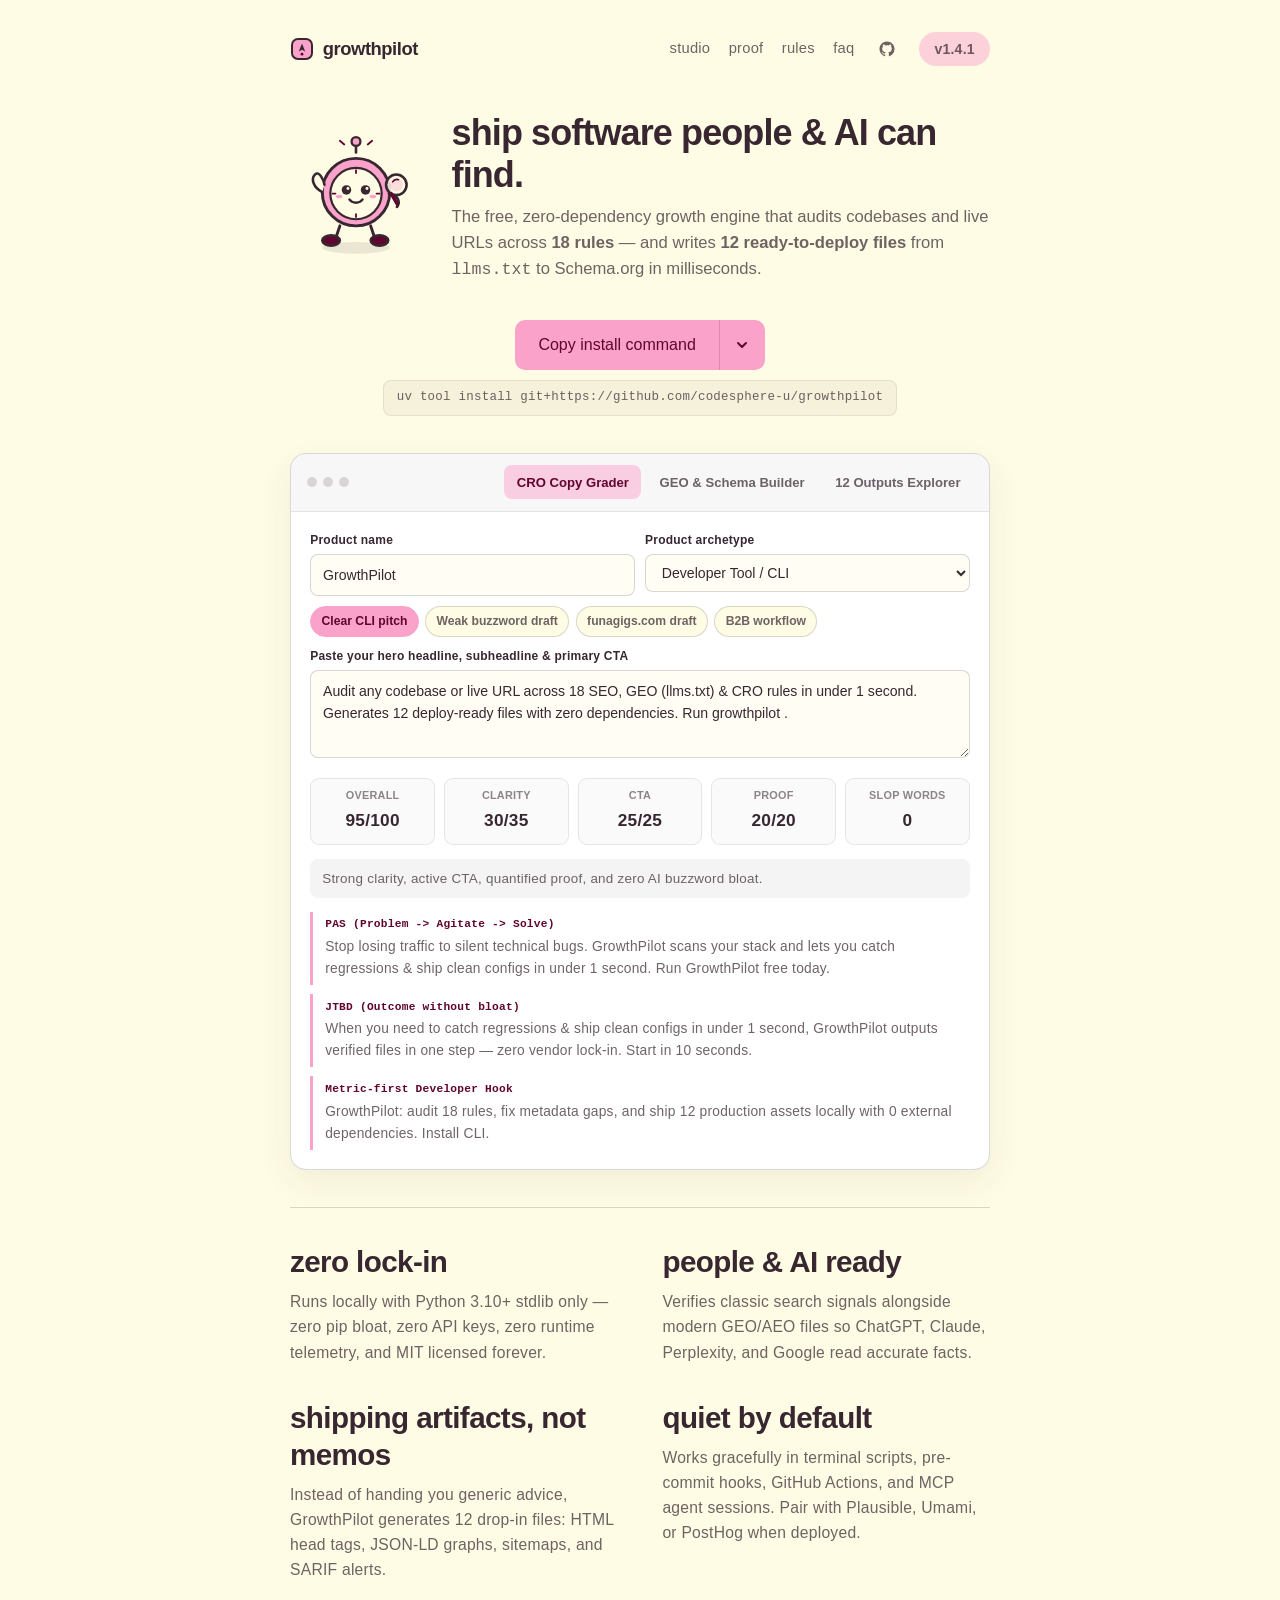
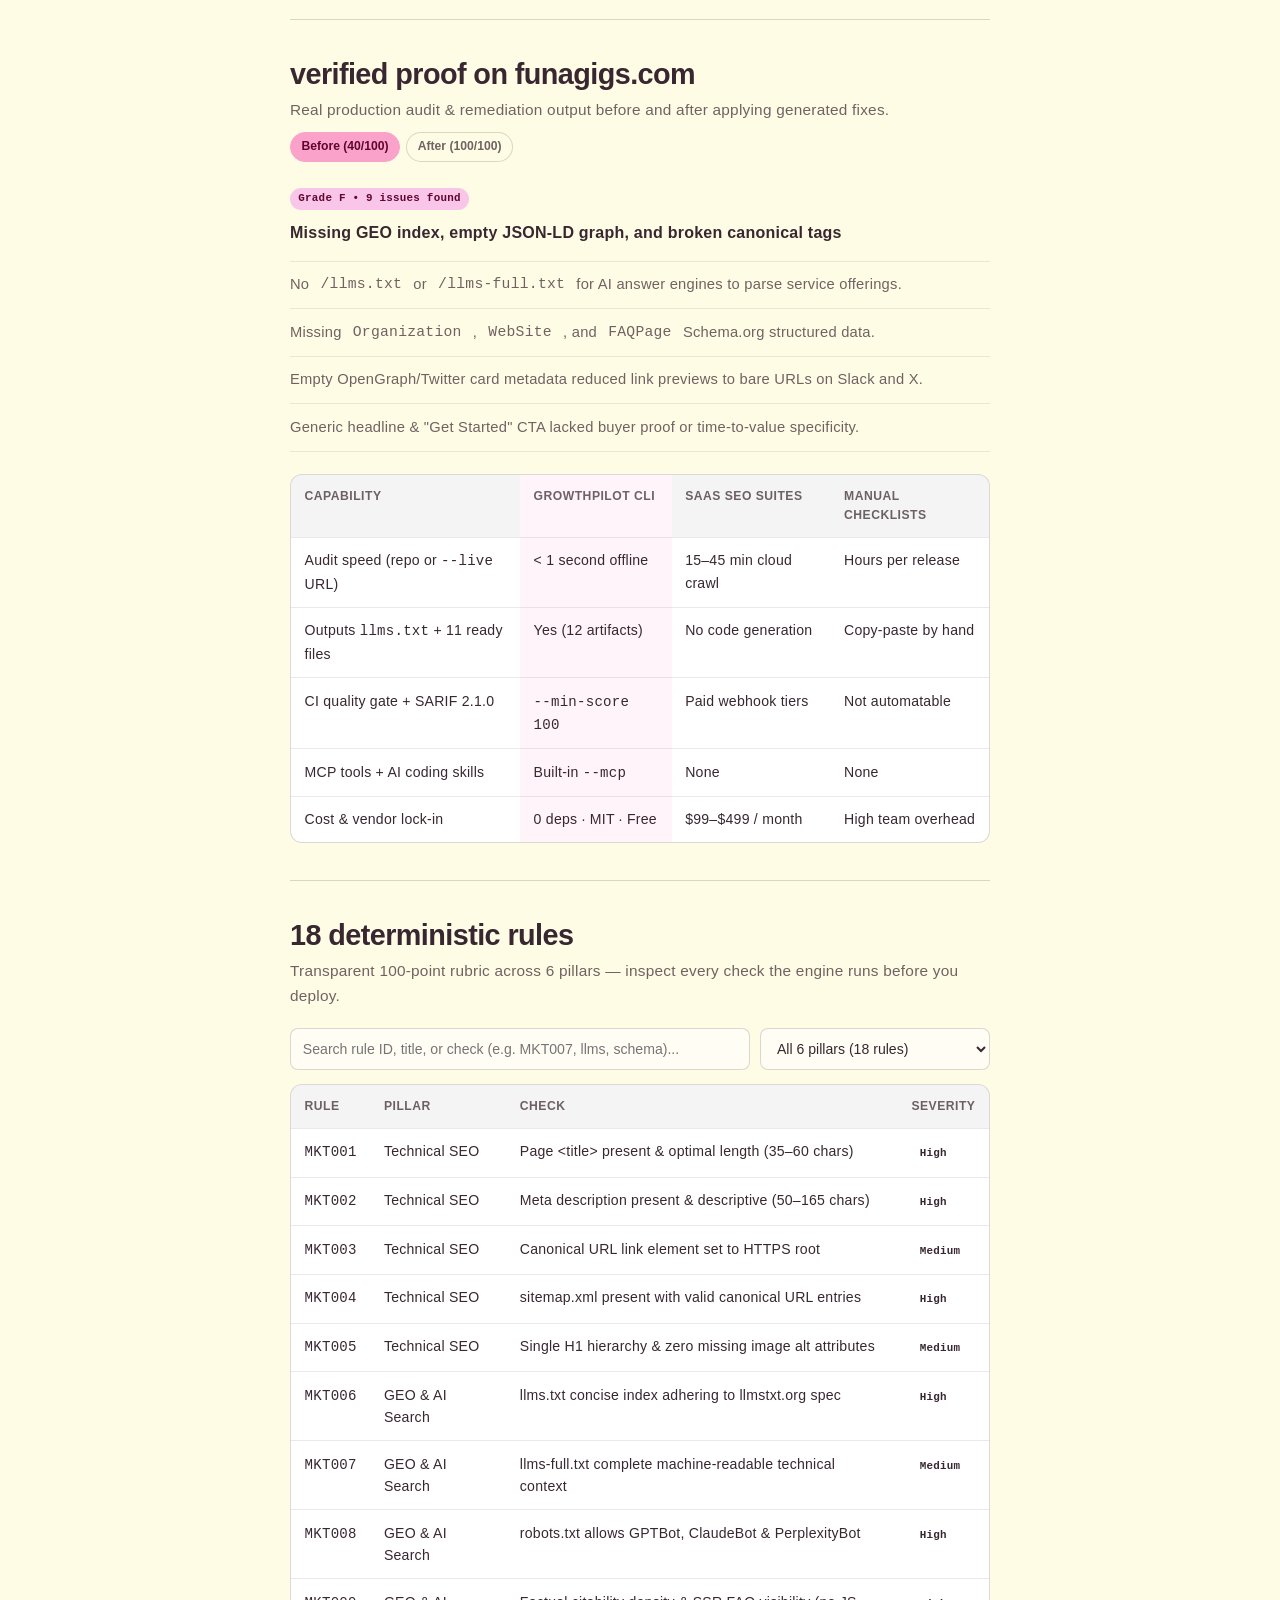
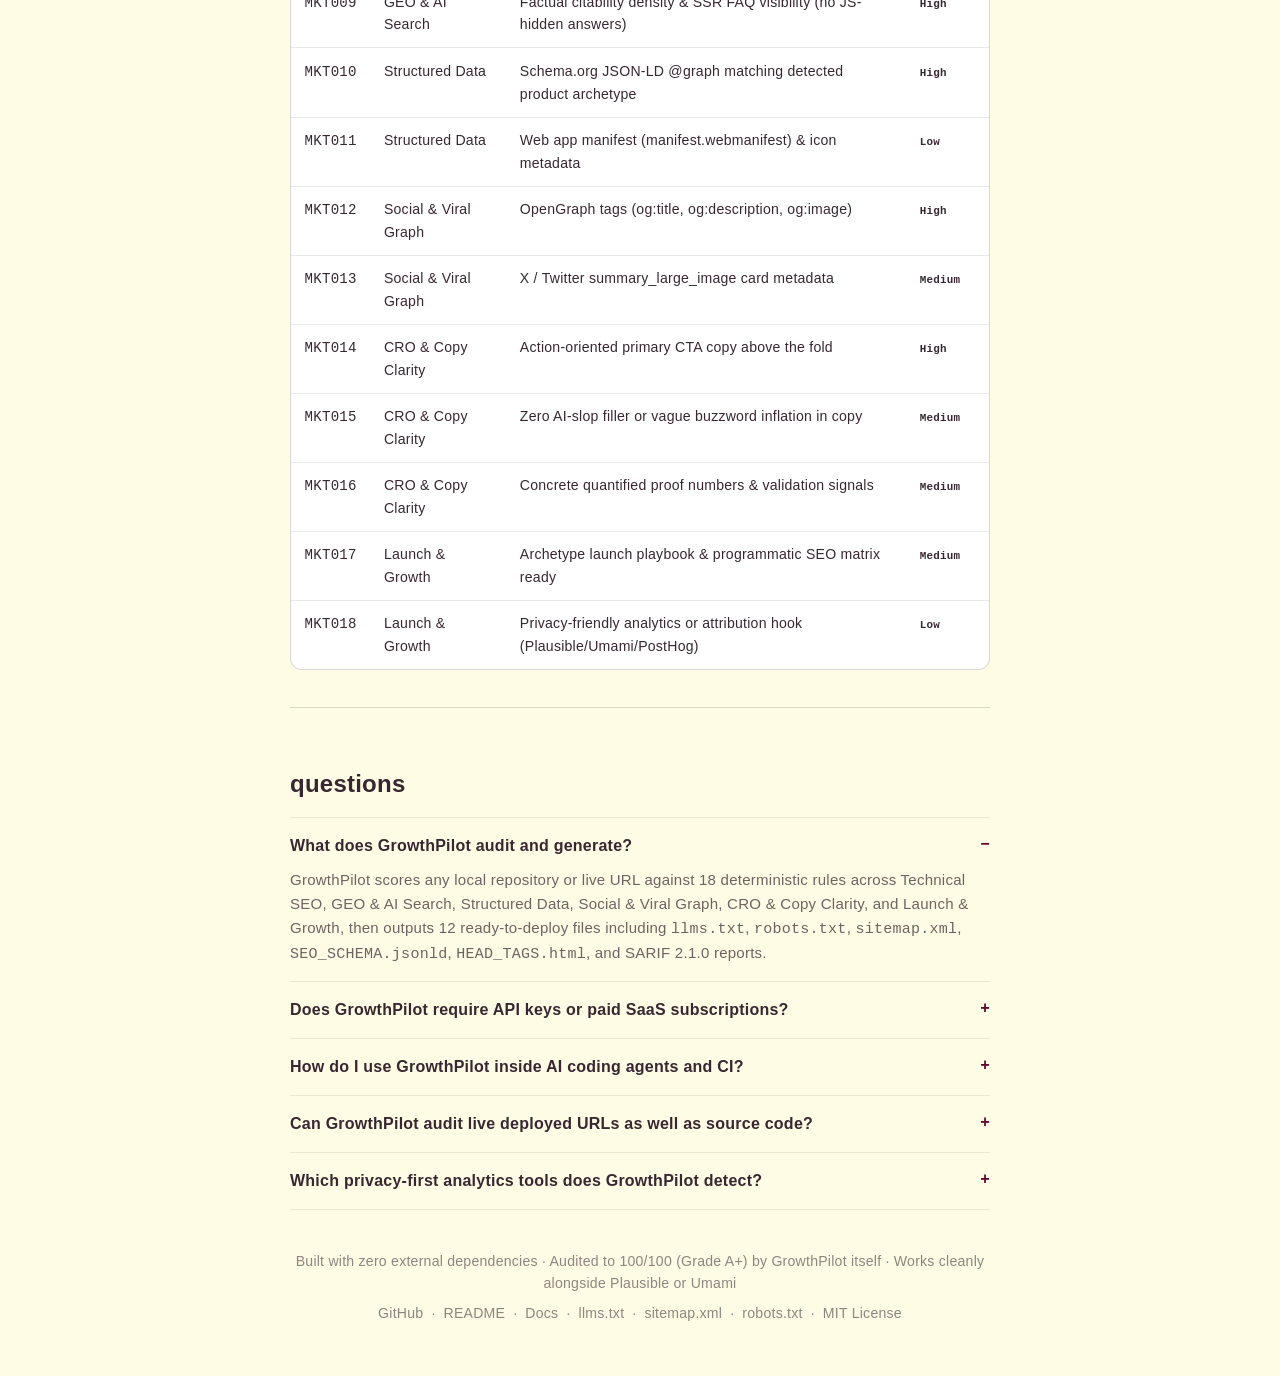
==== commit f7f640e0: "feat(website): redesign flagship site with warm editorial light theme & release v1.4.1" ====
--- a/website/index.html
+++ b/website/index.html
@@ -1,556 +1,685 @@
-<!DOCTYPE html>
+<!doctype html>
 <html lang="en">
-<head>
-  <meta charset="UTF-8" />
-  <meta name="viewport" content="width=device-width, initial-scale=1.0" />
-  <title>GrowthPilot — Autonomous SEO, GEO/AEO &amp; CRO Engine</title>
-  <meta name="description" content="Audit any codebase or live URL across 18 SEO, GEO (llms.txt), Schema.org &amp; CRO rules and generate deployable assets with zero dependencies." />
-  <meta name="keywords" content="GrowthPilot, llms.txt generator, Technical SEO CLI, GEO optimization, Schema.org JSON-LD, CRO copy analyzer, MCP server, GitHub Action SARIF" />
-  <link rel="canonical" href="https://codesphere-u.github.io/growthpilot/" />
-  <link rel="icon" type="image/svg+xml" href="favicon.svg" />
-  <link rel="manifest" href="manifest.webmanifest" />
-
-  <meta property="og:type" content="website" />
-  <meta property="og:site_name" content="GrowthPilot" />
-  <meta property="og:title" content="GrowthPilot — Autonomous SEO, GEO/AEO &amp; CRO Engine" />
-  <meta property="og:description" content="Turn any repository or live URL into 100/100 SEO, GEO (llms.txt), JSON-LD, CRO rewrites, and launch kits in seconds." />
-  <meta property="og:url" content="https://codesphere-u.github.io/growthpilot/" />
-  <meta property="og:image" content="https://codesphere-u.github.io/growthpilot/og-image.svg" />
-  <meta property="og:image:alt" content="GrowthPilot v1.4.0 score card showing 100 Grade A+ across 6 pillars" />
-
-  <meta name="twitter:card" content="summary_large_image" />
-  <meta name="twitter:title" content="GrowthPilot — Autonomous SEO, GEO/AEO &amp; CRO Engine" />
-  <meta name="twitter:description" content="Audit codebases and live websites across 18 deterministic SEO, GEO, Schema.org &amp; CRO rules with zero dependencies." />
-  <meta name="twitter:image" content="https://codesphere-u.github.io/growthpilot/og-image.svg" />
-
-  <link rel="stylesheet" href="styles.css" />
-
-  <script type="application/ld+json">
-  {
-    "@context": "https://schema.org",
-    "@graph": [
+  <head>
+    <meta charset="utf-8" />
+    <meta name="viewport" content="width=device-width, initial-scale=1.0" />
+    <title>GrowthPilot — Autonomous SEO, GEO/AEO &amp; CRO Engine</title>
+    <meta
+      name="description"
+      content="Audit any codebase or live URL across 18 SEO, GEO (llms.txt), Schema.org &amp; CRO rules and generate 12 deployable growth assets with zero dependencies."
+    />
+    <meta
+      name="keywords"
+      content="GrowthPilot, technical SEO audit, GEO, AEO, llms.txt generator, Schema.org JSON-LD, CRO grader, conversion optimization, SARIF CI"
+    />
+    <meta name="author" content="GrowthPilot Contributors" />
+    <meta name="robots" content="index, follow" />
+    <meta name="theme-color" content="#fffce5" />
+    <link rel="canonical" href="https://codesphere-u.github.io/growthpilot/" />
+    <link rel="icon" type="image/svg+xml" href="./favicon.svg" />
+    <link rel="manifest" href="./manifest.webmanifest" />
+
+    <meta property="og:type" content="website" />
+    <meta property="og:url" content="https://codesphere-u.github.io/growthpilot/" />
+    <meta property="og:site_name" content="GrowthPilot" />
+    <meta property="og:title" content="GrowthPilot — Autonomous SEO, GEO/AEO &amp; CRO Engine" />
+    <meta
+      property="og:description"
+      content="18 deterministic rules. 12 deploy-ready files. Audit codebases and live URLs for Search, AI answer engines, and conversions without cloud lock-in."
+    />
+    <meta property="og:image" content="https://codesphere-u.github.io/growthpilot/og-image.svg" />
+    <meta property="og:image:width" content="1200" />
+    <meta property="og:image:height" content="630" />
+    <meta property="og:image:alt" content="GrowthPilot editorial cream social card showing 100/100 Grade A+ score" />
+
+    <meta name="twitter:card" content="summary_large_image" />
+    <meta name="twitter:title" content="GrowthPilot — Autonomous SEO, GEO/AEO &amp; CRO Engine" />
+    <meta
+      name="twitter:description"
+      content="Zero-dependency CLI, MCP server &amp; CI gate for SEO, llms.txt (GEO/AEO), JSON-LD schema, and high-converting copy."
+    />
+    <meta name="twitter:image" content="https://codesphere-u.github.io/growthpilot/og-image.svg" />
+
+    <link rel="stylesheet" href="./styles.css" />
+
+    <script type="application/ld+json">
       {
-        "@type": "Organization",
-        "@id": "https://codesphere-u.github.io/growthpilot/#org",
-        "name": "codesphere-u",
-        "url": "https://github.com/codesphere-u/growthpilot",
-        "logo": "https://codesphere-u.github.io/growthpilot/favicon.svg"
-      },
-      {
-        "@type": "WebSite",
-        "@id": "https://codesphere-u.github.io/growthpilot/#website",
-        "url": "https://codesphere-u.github.io/growthpilot/",
-        "name": "GrowthPilot",
-        "publisher": { "@id": "https://codesphere-u.github.io/growthpilot/#org" }
-      },
-      {
-        "@type": "SoftwareApplication",
-        "@id": "https://codesphere-u.github.io/growthpilot/#app",
-        "name": "GrowthPilot",
-        "softwareVersion": "1.4.0",
-        "applicationCategory": "DeveloperApplication",
-        "operatingSystem": "macOS, Linux, Windows",
-        "url": "https://codesphere-u.github.io/growthpilot/",
-        "downloadUrl": "https://github.com/codesphere-u/growthpilot/releases/tag/v1.4.0",
-        "license": "https://opensource.org/licenses/MIT",
-        "description": "Zero-dependency Python CLI, MCP server, Agent Skill, and GitHub Action for 18-rule Technical SEO, GEO (llms.txt), Schema.org JSON-LD, CRO copywriting, and launch kits.",
-        "offers": {
-          "@type": "Offer",
-          "price": "0",
-          "priceCurrency": "USD"
-        }
-      },
-      {
-        "@type": "FAQPage",
-        "@id": "https://codesphere-u.github.io/growthpilot/#faq",
-        "mainEntity": [
+        "@context": "https://schema.org",
+        "@graph": [
           {
-            "@type": "Question",
-            "name": "What does GrowthPilot generate?",
-            "acceptedAnswer": {
-              "@type": "Answer",
-              "text": "Every audit generates 12 ready-to-deploy files in --output-dir: AUDIT_REPORT.md, growthpilot-report.html, HEAD_TAGS.html, SEO_SCHEMA.jsonld, llms.txt, llms-full.txt, robots.txt, sitemap.xml, manifest.webmanifest, LAUNCH_PLAYBOOK.md, PROGRAMMATIC_SEO.md, and growth-summary.json, plus optional SARIF 2.1.0 output."
+            "@type": "Organization",
+            "@id": "https://codesphere-u.github.io/growthpilot/#org",
+            "name": "GrowthPilot",
+            "url": "https://codesphere-u.github.io/growthpilot/",
+            "sameAs": [
+              "https://github.com/codesphere-u/growthpilot"
+            ]
+          },
+          {
+            "@type": "WebSite",
+            "@id": "https://codesphere-u.github.io/growthpilot/#website",
+            "url": "https://codesphere-u.github.io/growthpilot/",
+            "name": "GrowthPilot",
+            "publisher": {
+              "@id": "https://codesphere-u.github.io/growthpilot/#org"
             }
           },
           {
-            "@type": "Question",
-            "name": "Does GrowthPilot require an API key or upload my source code?",
-            "acceptedAnswer": {
-              "@type": "Answer",
-              "text": "No. Local repository audits run 100% offline in pure Python 3.10+ standard library with zero third-party packages, zero API keys, and zero telemetry. Explicit live-URL scans fetch only the public target with a 10-second timeout and 2 MB cap."
+            "@type": "SoftwareApplication",
+            "@id": "https://codesphere-u.github.io/growthpilot/#software",
+            "name": "GrowthPilot",
+            "applicationCategory": "DeveloperApplication",
+            "operatingSystem": "macOS, Linux, Windows",
+            "softwareVersion": "1.4.1",
+            "license": "https://opensource.org/licenses/MIT",
+            "url": "https://codesphere-u.github.io/growthpilot/",
+            "downloadUrl": "https://github.com/codesphere-u/growthpilot",
+            "description": "Zero-dependency autonomous marketing, technical SEO, GEO/AEO (llms.txt), Schema.org JSON-LD, and CRO engine with CLI, MCP server, and GitHub Action support.",
+            "publisher": {
+              "@id": "https://codesphere-u.github.io/growthpilot/#org"
+            },
+            "offers": {
+              "@type": "Offer",
+              "price": "0",
+              "priceCurrency": "USD"
             }
           },
           {
-            "@type": "Question",
-            "name": "How does the Next.js client-bundle FAQ inspector work?",
-            "acceptedAnswer": {
-              "@type": "Answer",
-              "text": "During live URL scans, GrowthPilot inspects same-origin Next.js client chunks (/_next/static/chunks/app/page*.js) and flags an SSR Content Visibility Defect whenever FAQ answers exist inside hydrated JavaScript bundles without being present in initial server HTML."
-            }
-          },
-          {
-            "@type": "Question",
-            "name": "Can AI coding agents run GrowthPilot directly?",
-            "acceptedAnswer": {
-              "@type": "Answer",
-              "text": "Yes. Install the universal Agent Skill via npx skills add codesphere-u/growthpilot or connect the built-in stdio MCP server via growthpilot --mcp, exposing 6 native tools including audit_project, analyze_copy_cro, and apply_marketing_fixes."
-            }
+            "@type": "FAQPage",
+            "mainEntity": [
+              {
+                "@type": "Question",
+                "name": "What does GrowthPilot audit and generate?",
+                "acceptedAnswer": {
+                  "@type": "Answer",
+                  "text": "GrowthPilot scores any local repository or live URL against 18 deterministic rules across Technical SEO, GEO & AI Search, Structured Data, Social & Viral Graph, CRO & Copy Clarity, and Launch & Growth, then outputs 12 ready-to-deploy files including llms.txt, robots.txt, sitemap.xml, SEO_SCHEMA.jsonld, HEAD_TAGS.html, and SARIF 2.1.0 reports."
+                }
+              },
+              {
+                "@type": "Question",
+                "name": "Does GrowthPilot require API keys or paid SaaS subscriptions?",
+                "acceptedAnswer": {
+                  "@type": "Answer",
+                  "text": "No. The engine runs 100% locally on Python 3.10+ using only the standard library with zero external runtime dependencies and zero telemetry."
+                }
+              },
+              {
+                "@type": "Question",
+                "name": "How do I use GrowthPilot inside AI coding agents and CI?",
+                "acceptedAnswer": {
+                  "@type": "Answer",
+                  "text": "Install it as an AI skill in Claude Code, Cursor, Codex, or Antigravity, start its built-in MCP server with growthpilot --mcp, or add the codesphere-u/growthpilot GitHub Action with SARIF 2.1.0 upload to gate every pull request."
+                }
+              },
+              {
+                "@type": "Question",
+                "name": "Can GrowthPilot audit live deployed URLs as well as source code?",
+                "acceptedAnswer": {
+                  "@type": "Answer",
+                  "text": "Yes. Pass any production or staging URL to growthpilot --live URL (or pass a URL directly) to inspect HTTP headers, canonical tags, JSON-LD, OpenGraph, robots.txt, sitemap.xml, and llms.txt in one pass."
+                }
+              },
+              {
+                "@type": "Question",
+                "name": "Which privacy-first analytics tools does GrowthPilot detect?",
+                "acceptedAnswer": {
+                  "@type": "Answer",
+                  "text": "GrowthPilot checks for clean analytics hooks including Plausible, Umami, PostHog, Fathom, Google Analytics, Vercel Analytics, and Microsoft Clarity so teams can ship measurable funnels without invasive bloat."
+                }
+              }
+            ]
           }
         ]
       }
-    ]
-  }
-  </script>
-</head>
-<body>
-  <div class="bg-ambient" aria-hidden="true"></div>
-  <div class="bg-grid" aria-hidden="true"></div>
-
-  <header class="site-header">
-    <div class="container nav-wrap">
-      <a class="brand" href="#">
-        <svg width="30" height="30" viewBox="0 0 64 64" aria-hidden="true">
-          <rect width="64" height="64" rx="16" fill="#0f172a" />
-          <path d="M18 44L30 20L36 30L46 18" fill="none" stroke="#38bdf8" stroke-width="5" stroke-linecap="round" stroke-linejoin="round" />
-          <circle cx="46" cy="18" r="4.5" fill="#10b981" />
-        </svg>
-        <span>GrowthPilot</span>
-        <span class="brand-badge">v1.4.0</span>
-      </a>
-
-      <nav class="nav-links" id="nav-links" aria-label="Primary navigation">
-        <a href="#why">Why GrowthPilot</a>
-        <a href="#case-study">Live Proof</a>
-        <a href="#studio">Interactive Studio</a>
-        <a href="#outputs">12 Outputs</a>
-        <a href="#faq">FAQ</a>
-        <a class="nav-mobile-only" href="https://github.com/codesphere-u/growthpilot/releases/tag/v1.4.0" target="_blank" rel="noopener">v1.4.0 Release</a>
-      </nav>
-
-      <div class="nav-actions">
-        <button class="icon-btn" id="theme-toggle" type="button" aria-label="Toggle light and dark theme" title="Toggle theme">
-          <span id="theme-icon" aria-hidden="true">◐</span>
-        </button>
-        <a class="btn btn-secondary btn-sm nav-desktop-only" href="https://github.com/codesphere-u/growthpilot/releases/tag/v1.4.0" target="_blank" rel="noopener">v1.4.0 Release</a>
-        <a class="btn btn-primary btn-sm nav-desktop-only" href="#studio">Launch Studio</a>
-        <button class="icon-btn mobile-menu-btn" id="mobile-menu-btn" type="button" aria-label="Open menu" aria-expanded="false">☰</button>
-      </div>
+    </script>
+  </head>
+  <body>
+    <div class="page-col">
+      <header class="site-header">
+        <a class="brand-link" href="./" aria-label="GrowthPilot home">
+          <svg width="24" height="24" viewBox="0 0 24 24" fill="none" aria-hidden="true">
+            <rect x="2" y="2" width="20" height="20" rx="6" fill="#faa2ca" stroke="#382731" stroke-width="2" />
+            <path d="M12 6.5L15.2 14.5L12 12.8L8.8 14.5L12 6.5Z" fill="#382731" />
+            <circle cx="12" cy="17.2" r="1.4" fill="#61052f" />
+          </svg>
+          <span>growthpilot</span>
+        </a>
+
+        <nav class="header-nav" aria-label="Primary navigation">
+          <a href="#studio">studio</a>
+          <a href="#proof">proof</a>
+          <a href="#rules">rules</a>
+          <a href="#faq">faq</a>
+          <a
+            class="icon-link"
+            href="https://github.com/codesphere-u/growthpilot"
+            target="_blank"
+            rel="noopener noreferrer"
+            aria-label="GrowthPilot on GitHub"
+          >
+            <svg width="18" height="18" viewBox="0 0 24 24" fill="currentColor" aria-hidden="true">
+              <path
+                d="M12 2C6.477 2 2 6.484 2 12.017c0 4.425 2.865 8.18 6.839 9.504.5.092.682-.217.682-.483 0-.237-.008-.868-.013-1.703-2.782.605-3.369-1.343-3.369-1.343-.454-1.158-1.11-1.466-1.11-1.466-.908-.62.069-.608.069-.608 1.003.07 1.53 1.032 1.53 1.032.892 1.53 2.341 1.088 2.91.832.092-.647.35-1.088.636-1.338-2.22-.253-4.555-1.113-4.555-4.951 0-1.093.39-1.988 1.029-2.688-.103-.253-.446-1.272.098-2.65 0 0 .84-.27 2.75 1.026A9.564 9.564 0 0112 6.844c.85.004 1.705.115 2.504.337 1.909-1.296 2.747-1.027 2.747-1.027.546 1.379.202 2.398.1 2.651.64.7 1.028 1.595 1.028 2.688 0 3.848-2.339 4.695-4.566 4.943.359.309.678.92.678 1.855 0 1.338-.012 2.419-.012 2.747 0 .268.18.58.688.482A10.019 10.019 0 0022 12.017C22 6.484 17.522 2 12 2z"
+              />
+            </svg>
+          </a>
+          <a
+            class="nav-pill"
+            href="https://github.com/codesphere-u/growthpilot/releases"
+            target="_blank"
+            rel="noopener noreferrer"
+          >
+            v1.4.1
+          </a>
+        </nav>
+      </header>
+
+      <main>
+        <section class="hero-duo" aria-labelledby="hero-title">
+          <div class="mascot-wrap">
+            <!-- Original GrowthPilot vintage-editorial mascot SVG: compass scout character -->
+            <svg
+              width="132"
+              height="132"
+              viewBox="0 0 180 180"
+              fill="none"
+              role="img"
+              aria-label="GrowthPilot compass scout mascot inspecting signals with a magnifying glass"
+            >
+              <!-- Soft paper shadow -->
+              <ellipse cx="90" cy="158" rx="46" ry="8" fill="#382731" fill-opacity="0.1" />
+              <!-- Left shoe & leg -->
+              <path d="M68 128L62 146" stroke="#382731" stroke-width="4" stroke-linecap="round" />
+              <ellipse cx="56" cy="148" rx="12" ry="7" fill="#61052f" stroke="#382731" stroke-width="3.5" />
+              <!-- Right shoe & leg -->
+              <path d="M110 128L116 146" stroke="#382731" stroke-width="4" stroke-linecap="round" />
+              <ellipse cx="122" cy="148" rx="12" ry="7" fill="#61052f" stroke="#382731" stroke-width="3.5" />
+              <!-- Antenna spark -->
+              <path d="M90 28L90 16" stroke="#382731" stroke-width="3.5" stroke-linecap="round" />
+              <circle cx="90" cy="13" r="6" fill="#faa2ca" stroke="#382731" stroke-width="3.2" />
+              <path d="M74 17L68 12M106 17L112 12" stroke="#61052f" stroke-width="2.5" stroke-linecap="round" />
+              <!-- Compass Scout Body -->
+              <circle cx="90" cy="82" r="46" fill="#faa2ca" stroke="#382731" stroke-width="4" />
+              <!-- Inner cream dial face -->
+              <circle cx="90" cy="84" r="35" fill="#fffce5" stroke="#382731" stroke-width="3" />
+              <!-- Compass cardinal ticks -->
+              <path d="M90 52V56M90 112V116M58 84H62M118 84H122" stroke="#61052f" stroke-width="2.5" stroke-linecap="round" />
+              <!-- Expressive pie-cut eyes -->
+              <circle cx="77" cy="79" r="6.5" fill="#382731" />
+              <circle cx="79" cy="77" r="2" fill="#fffce5" />
+              <circle cx="103" cy="79" r="6.5" fill="#382731" />
+              <circle cx="105" cy="77" r="2" fill="#fffce5" />
+              <!-- Rosy cheeks & cheerful smile -->
+              <ellipse cx="67" cy="88" rx="4.5" ry="2.5" fill="#faa2ca" />
+              <ellipse cx="113" cy="88" rx="4.5" ry="2.5" fill="#faa2ca" />
+              <path d="M81 92C85 98 95 98 99 92" stroke="#382731" stroke-width="3.2" stroke-linecap="round" />
+              <!-- Little wing arm left waving -->
+              <path d="M44 82C32 76 28 64 34 58C40 52 46 66 47 72" fill="#fffce5" stroke="#382731" stroke-width="3.5" stroke-linecap="round" stroke-linejoin="round" />
+              <!-- Right arm holding magnifying glass -->
+              <path d="M135 84C146 86 151 94 146 102" stroke="#382731" stroke-width="4" stroke-linecap="round" />
+              <circle cx="145" cy="72" r="14" fill="#fffce5" fill-opacity="0.85" stroke="#382731" stroke-width="3.5" />
+              <circle cx="145" cy="72" r="9" fill="#faa2ca" fill-opacity="0.35" />
+              <path d="M140 68C142 65 145 64 148 65" stroke="#61052f" stroke-width="2.2" stroke-linecap="round" />
+              <path d="M138 84L146 98" stroke="#61052f" stroke-width="4.5" stroke-linecap="round" />
+            </svg>
+          </div>
+
+          <div class="hero-copy">
+            <h1 id="hero-title">ship software people &amp; AI can find.</h1>
+            <p class="hero-sub">
+              The free, zero-dependency growth engine that audits codebases and live URLs across <strong>18 rules</strong> — and writes <strong>12 ready-to-deploy files</strong> from <code>llms.txt</code> to Schema.org in milliseconds.
+            </p>
+          </div>
+        </section>
+
+        <section class="cta-area" aria-label="Install GrowthPilot">
+          <div class="split-btn-group">
+            <button type="button" class="split-main" id="cta-main-btn">Copy install command</button>
+            <button
+              type="button"
+              class="split-caret"
+              id="cta-caret-btn"
+              aria-expanded="false"
+              aria-controls="cta-popover"
+              aria-label="Choose installation target"
+            >
+              <svg width="16" height="16" viewBox="0 0 16 16" fill="none" aria-hidden="true">
+                <path
+                  d="M4 6L8 10L12 6"
+                  stroke="currentColor"
+                  stroke-width="2"
+                  stroke-linecap="round"
+                  stroke-linejoin="round"
+                />
+              </svg>
+            </button>
+          </div>
+
+          <code class="cmd-caption" id="hero-cmd">uv tool install git+https://github.com/codesphere-u/growthpilot</code>
+
+          <div class="cta-popover" id="cta-popover" role="region" aria-label="Installation options" hidden>
+            <div class="pop-tabs" role="tablist" aria-label="Runtime mode">
+              <button type="button" class="pop-tab active" role="tab" aria-selected="true" data-persona="cli">
+                CLI (uv)
+              </button>
+              <button type="button" class="pop-tab" role="tab" aria-selected="false" data-persona="agent">
+                AI Skill
+              </button>
+              <button type="button" class="pop-tab" role="tab" aria-selected="false" data-persona="mcp">
+                MCP Server
+              </button>
+              <button type="button" class="pop-tab" role="tab" aria-selected="false" data-persona="ci">
+                GitHub Action
+              </button>
+            </div>
+
+            <div class="pop-cmd">
+              <code id="pop-cmd-code">uv tool install git+https://github.com/codesphere-u/growthpilot &amp;&amp; growthpilot .</code>
+              <button type="button" class="action-mini" id="pop-copy-btn">Copy</button>
+            </div>
+          </div>
+        </section>
+
+        <section class="studio-frame" id="studio" aria-labelledby="studio-heading">
+          <div class="frame-bar">
+            <div class="dots" aria-hidden="true">
+              <span></span><span></span><span></span>
+            </div>
+            <div class="frame-tabs" role="tablist" aria-label="Interactive GrowthPilot Studio">
+              <button
+                type="button"
+                class="frame-tab active"
+                role="tab"
+                aria-selected="true"
+                data-studio="cro"
+              >
+                CRO Copy Grader
+              </button>
+              <button
+                type="button"
+                class="frame-tab"
+                role="tab"
+                aria-selected="false"
+                data-studio="gen"
+              >
+                GEO &amp; Schema Builder
+              </button>
+              <button
+                type="button"
+                class="frame-tab"
+                role="tab"
+                aria-selected="false"
+                data-studio="outputs"
+              >
+                12 Outputs Explorer
+              </button>
+            </div>
+          </div>
+
+          <h2 id="studio-heading" style="position:absolute;left:-9999px;">Interactive GrowthPilot Studio</h2>
+
+          <!-- Tab 1: CRO Copy Grader -->
+          <div class="studio-panel active" id="panel-cro" role="tabpanel">
+            <div style="display:grid;grid-template-columns:repeat(auto-fit,minmax(210px,1fr));gap:10px;margin-bottom:10px;">
+              <div>
+                <label for="cro-product" style="display:block;font-size:12px;font-weight:600;margin-bottom:4px;">Product name</label>
+                <input
+                  id="cro-product"
+                  class="input"
+                  type="text"
+                  value="GrowthPilot"
+                  placeholder="Your product name"
+                />
+              </div>
+              <div>
+                <label for="cro-archetype" style="display:block;font-size:12px;font-weight:600;margin-bottom:4px;">Product archetype</label>
+                <select id="cro-archetype" class="select">
+                  <option value="devtools">Developer Tool / CLI</option>
+                  <option value="saas">B2B SaaS Platform</option>
+                  <option value="marketplace">Marketplace / Gig Network</option>
+                  <option value="editorial">Editorial / Open Source</option>
+                </select>
+              </div>
+            </div>
+
+            <div class="preset-pills" style="margin-bottom:10px;" aria-label="Sample hero copy presets">
+              <button type="button" class="chip-btn active" data-preset="devtools">Clear CLI pitch</button>
+              <button type="button" class="chip-btn" data-preset="weak">Weak buzzword draft</button>
+              <button type="button" class="chip-btn" data-preset="funagigs">funagigs.com draft</button>
+              <button type="button" class="chip-btn" data-preset="saas">B2B workflow</button>
+            </div>
+
+            <label for="cro-input" style="display:block;font-size:12px;font-weight:600;margin-bottom:4px;">
+              Paste your hero headline, subheadline &amp; primary CTA
+            </label>
+            <textarea id="cro-input" class="textarea" rows="3">Audit any codebase or live URL across 18 SEO, GEO (llms.txt) &amp; CRO rules in under 1 second. Generates 12 deploy-ready files with zero dependencies. Run growthpilot .</textarea>
+
+            <div class="score-row" style="margin-top:12px;">
+              <div class="score-cell">
+                <span>Overall</span>
+                <strong id="stat-overall">95/100</strong>
+              </div>
+              <div class="score-cell">
+                <span>Clarity</span>
+                <strong id="stat-clarity">30/35</strong>
+              </div>
+              <div class="score-cell">
+                <span>CTA</span>
+                <strong id="stat-cta">25/25</strong>
+              </div>
+              <div class="score-cell">
+                <span>Proof</span>
+                <strong id="stat-proof">20/20</strong>
+              </div>
+              <div class="score-cell">
+                <span>Slop Words</span>
+                <strong id="stat-slop">0</strong>
+              </div>
+            </div>
+
+            <p class="diag-note" id="cro-diagnostics" style="margin-top:10px;">
+              Strong clarity, active CTA, quantified proof, and zero filler words. Click "Weak buzzword draft" to test fluff detection live.
+            </p>
+
+            <div class="rw-list" style="margin-top:10px;">
+              <div class="rw-item">
+                <span>PAS (Problem -> Agitate -> Solve)</span>
+                <p id="rw-pas"></p>
+              </div>
+              <div class="rw-item">
+                <span>JTBD (Outcome without bloat)</span>
+                <p id="rw-jtbd"></p>
+              </div>
+              <div class="rw-item">
+                <span>Metric-first Developer Hook</span>
+                <p id="rw-metric"></p>
+              </div>
+            </div>
+          </div>
+
+          <!-- Tab 2: GEO & Schema Builder -->
+          <div class="studio-panel" id="panel-gen" role="tabpanel">
+            <div style="display:grid;grid-template-columns:repeat(auto-fit,minmax(210px,1fr));gap:10px;margin-bottom:10px;">
+              <div>
+                <label for="gen-name" style="display:block;font-size:12px;font-weight:600;margin-bottom:4px;">Site / Product name</label>
+                <input id="gen-name" class="input" type="text" value="AcmeDocs" />
+              </div>
+              <div>
+                <label for="gen-url" style="display:block;font-size:12px;font-weight:600;margin-bottom:4px;">Canonical HTTPS URL</label>
+                <input id="gen-url" class="input" type="url" value="https://acmedocs.dev" />
+              </div>
+              <div>
+                <label for="gen-desc" style="display:block;font-size:12px;font-weight:600;margin-bottom:4px;">One-line description</label>
+                <input id="gen-desc" class="input" type="text" value="Fast zero-config API docs built from OpenAPI specs in seconds." />
+              </div>
+              <div>
+                <label for="gen-arch" style="display:block;font-size:12px;font-weight:600;margin-bottom:4px;">Schema archetype</label>
+                <select id="gen-arch" class="select">
+                  <option value="SoftwareApplication">SoftwareApplication</option>
+                  <option value="WebSite">WebSite + Organization</option>
+                  <option value="Product">Product / Commerce</option>
+                </select>
+              </div>
+            </div>
+
+            <div class="toolbar-between" style="margin:10px 0;">
+              <div class="preset-pills">
+                <button type="button" class="chip-btn active" data-genfile="llms">llms.txt</button>
+                <button type="button" class="chip-btn" data-genfile="schema">SEO_SCHEMA.jsonld</button>
+                <button type="button" class="chip-btn" data-genfile="robots">robots.txt</button>
+                <button type="button" class="chip-btn" data-genfile="head">HEAD_TAGS.html</button>
+              </div>
+              <div style="display:flex;gap:6px;">
+                <button type="button" class="action-mini" id="copy-gen-btn">Copy</button>
+                <button type="button" class="action-mini" id="download-gen-btn">Download</button>
+              </div>
+            </div>
+
+            <pre class="code-block" id="gen-preview"></pre>
+          </div>
+
+          <!-- Tab 3: 12 Outputs Explorer -->
+          <div class="studio-panel" id="panel-outputs" role="tabpanel">
+            <div class="preset-pills" id="output-nav" style="margin-bottom:10px;">
+              <button type="button" class="chip-btn active" data-outfile="llms">llms.txt</button>
+              <button type="button" class="chip-btn" data-outfile="schema">SEO_SCHEMA.jsonld</button>
+              <button type="button" class="chip-btn" data-outfile="head">HEAD_TAGS.html</button>
+              <button type="button" class="chip-btn" data-outfile="robots">robots.txt</button>
+              <button type="button" class="chip-btn" data-outfile="sitemap">sitemap.xml</button>
+              <button type="button" class="chip-btn" data-outfile="audit">GROWTH_AUDIT.md</button>
+              <button type="button" class="chip-btn" data-outfile="summary">growth-summary.json</button>
+              <button type="button" class="chip-btn" data-outfile="manifest">manifest.webmanifest</button>
+              <button type="button" class="chip-btn" data-outfile="playbook">LAUNCH_PLAYBOOK.md</button>
+              <button type="button" class="chip-btn" data-outfile="pseo">PROGRAMMATIC_SEO.md</button>
+              <button type="button" class="chip-btn" data-outfile="llmsfull">llms-full.txt</button>
+              <button type="button" class="chip-btn" data-outfile="sarif">growthpilot.sarif</button>
+            </div>
+
+            <div class="toolbar-between" style="margin-bottom:8px;">
+              <strong id="out-title">llms.txt — AI Answer-Engine Index</strong>
+              <span class="pill pill-pink" id="out-badge">GEO / AEO</span>
+            </div>
+
+            <pre class="code-block" id="out-code"></pre>
+          </div>
+        </section>
+
+        <hr class="hairline" />
+
+        <section class="editorial-grid" aria-label="Core design principles">
+          <div>
+            <h2>zero lock-in</h2>
+            <p>
+              Runs locally with Python 3.10+ stdlib only — zero pip bloat, zero API keys, zero runtime telemetry, and MIT licensed forever.
+            </p>
+          </div>
+
+          <div>
+            <h2>people &amp; AI ready</h2>
+            <p>
+              Verifies classic search signals alongside modern GEO/AEO files so ChatGPT, Claude, Perplexity, and Google read accurate facts.
+            </p>
+          </div>
+
+          <div>
+            <h2>shipping artifacts, not memos</h2>
+            <p>
+              Instead of handing you generic advice, GrowthPilot generates 12 drop-in files: HTML head tags, JSON-LD graphs, sitemaps, and SARIF alerts.
+            </p>
+          </div>
+
+          <div>
+            <h2>quiet by default</h2>
+            <p>
+              Works gracefully in terminal scripts, pre-commit hooks, GitHub Actions, and MCP agent sessions. Pair with Plausible, Umami, or PostHog when deployed.
+            </p>
+          </div>
+        </section>
+
+        <hr class="hairline" />
+
+        <section id="proof" aria-labelledby="proof-title">
+          <div class="toolbar-between" style="margin-bottom:14px;">
+            <div>
+              <h2 id="proof-title" class="sec-title">verified proof on funagigs.com</h2>
+              <p class="sec-sub" style="margin:0;">
+                Real production audit &amp; remediation output before and after applying generated fixes.
+              </p>
+            </div>
+            <div class="preset-pills" role="group" aria-label="Before and after toggle">
+              <button type="button" class="chip-btn active" data-stage="before">Before (40/100)</button>
+              <button type="button" class="chip-btn" data-stage="after">After (100/100)</button>
+            </div>
+          </div>
+
+          <div style="display:flex;align-items:center;gap:10px;margin-bottom:10px;flex-wrap:wrap;">
+            <span class="pill pill-pink" id="cs-badge">Grade F • 9 issues found</span>
+            <strong id="cs-title">Missing GEO index, empty JSON-LD graph, and broken canonical tags</strong>
+          </div>
+
+          <ul class="flat-list" id="cs-list">
+            <li>No <code>/llms.txt</code> or <code>/llms-full.txt</code> for AI answer engines to parse service offerings.</li>
+            <li>Missing <code>Organization</code>, <code>WebSite</code>, and <code>FAQPage</code> Schema.org structured data.</li>
+            <li>Empty OpenGraph/Twitter card metadata reduced link previews to bare URLs on Slack and X.</li>
+            <li>Generic headline &amp; "Get Started" CTA lacked buyer proof or time-to-value specificity.</li>
+          </ul>
+
+          <div class="table-scroll" style="margin-top:22px;">
+            <table>
+              <thead>
+                <tr>
+                  <th>Capability</th>
+                  <th class="col-gp">GrowthPilot CLI</th>
+                  <th>SaaS SEO Suites</th>
+                  <th>Manual Checklists</th>
+                </tr>
+              </thead>
+              <tbody>
+                <tr>
+                  <td>Audit speed (repo or <code>--live</code> URL)</td>
+                  <td class="col-gp">&lt; 1 second offline</td>
+                  <td>15–45 min cloud crawl</td>
+                  <td>Hours per release</td>
+                </tr>
+                <tr>
+                  <td>Outputs <code>llms.txt</code> + 11 ready files</td>
+                  <td class="col-gp">Yes (12 artifacts)</td>
+                  <td>No code generation</td>
+                  <td>Copy-paste by hand</td>
+                </tr>
+                <tr>
+                  <td>CI quality gate + SARIF 2.1.0</td>
+                  <td class="col-gp"><code>--min-score 100</code></td>
+                  <td>Paid webhook tiers</td>
+                  <td>Not automatable</td>
+                </tr>
+                <tr>
+                  <td>MCP tools + AI coding skills</td>
+                  <td class="col-gp">Built-in <code>--mcp</code></td>
+                  <td>None</td>
+                  <td>None</td>
+                </tr>
+                <tr>
+                  <td>Cost &amp; vendor lock-in</td>
+                  <td class="col-gp">0 deps · MIT · Free</td>
+                  <td>$99–$499 / month</td>
+                  <td>High team overhead</td>
+                </tr>
+              </tbody>
+            </table>
+          </div>
+        </section>
+
+        <hr class="hairline" />
+
+        <section id="rules" aria-labelledby="rules-title">
+          <div style="margin-bottom:14px;">
+            <h2 id="rules-title" class="sec-title">18 deterministic rules</h2>
+            <p class="sec-sub">
+              Transparent 100-point rubric across 6 pillars — inspect every check the engine runs before you deploy.
+            </p>
+          </div>
+
+          <div class="rules-filter">
+            <input
+              id="rubric-search"
+              class="input"
+              type="search"
+              placeholder="Search rule ID, title, or check (e.g. MKT007, llms, schema)..."
+              aria-label="Filter rubric rules"
+            />
+            <select id="rubric-pillar" class="select" aria-label="Filter by pillar">
+              <option value="all">All 6 pillars (18 rules)</option>
+              <option value="Technical SEO">Technical SEO (20 pts)</option>
+              <option value="GEO & AI Search">GEO &amp; AI Search (20 pts)</option>
+              <option value="Structured Data">Structured Data (15 pts)</option>
+              <option value="Social & Viral Graph">Social &amp; Viral Graph (15 pts)</option>
+              <option value="CRO & Copy Clarity">CRO &amp; Copy Clarity (15 pts)</option>
+              <option value="Launch & Growth">Launch &amp; Growth (15 pts)</option>
+            </select>
+          </div>
+
+          <div class="table-scroll">
+            <table>
+              <thead>
+                <tr>
+                  <th>Rule</th>
+                  <th>Pillar</th>
+                  <th>Check</th>
+                  <th>Severity</th>
+                </tr>
+              </thead>
+              <tbody id="rubric-tbody"></tbody>
+            </table>
+          </div>
+        </section>
+
+        <hr class="hairline" />
+
+        <section id="faq" aria-labelledby="faq-title">
+          <h2 id="faq-title" style="margin-bottom:14px;">questions</h2>
+          <div class="faq-stack">
+            <details class="faq-item" open>
+              <summary>What does GrowthPilot audit and generate?</summary>
+              <p>
+                GrowthPilot scores any local repository or live URL against 18 deterministic rules across Technical SEO, GEO &amp; AI Search, Structured Data, Social &amp; Viral Graph, CRO &amp; Copy Clarity, and Launch &amp; Growth, then outputs 12 ready-to-deploy files including <code>llms.txt</code>, <code>robots.txt</code>, <code>sitemap.xml</code>, <code>SEO_SCHEMA.jsonld</code>, <code>HEAD_TAGS.html</code>, and SARIF 2.1.0 reports.
+              </p>
+            </details>
+
+            <details class="faq-item">
+              <summary>Does GrowthPilot require API keys or paid SaaS subscriptions?</summary>
+              <p>
+                No. The engine runs 100% locally on Python 3.10+ using only the standard library with zero external runtime dependencies and zero telemetry.
+              </p>
+            </details>
+
+            <details class="faq-item">
+              <summary>How do I use GrowthPilot inside AI coding agents and CI?</summary>
+              <p>
+                Install it as an AI skill in Claude Code, Cursor, Codex, or Antigravity, start its built-in MCP server with <code>growthpilot --mcp</code>, or add the <code>codesphere-u/growthpilot</code> GitHub Action with SARIF 2.1.0 upload to gate every pull request.
+              </p>
+            </details>
+
+            <details class="faq-item">
+              <summary>Can GrowthPilot audit live deployed URLs as well as source code?</summary>
+              <p>
+                Yes. Pass any production or staging URL to <code>growthpilot --live URL</code> (or pass a URL directly) to inspect HTTP headers, canonical tags, JSON-LD, OpenGraph, <code>robots.txt</code>, <code>sitemap.xml</code>, and <code>llms.txt</code> in one pass.
+              </p>
+            </details>
+
+            <details class="faq-item">
+              <summary>Which privacy-first analytics tools does GrowthPilot detect?</summary>
+              <p>
+                GrowthPilot checks for clean analytics hooks including Plausible, Umami, PostHog, Fathom, Google Analytics, Vercel Analytics, and Microsoft Clarity so teams can ship measurable funnels without invasive bloat.
+              </p>
+            </details>
+          </div>
+        </section>
+      </main>
+
+      <footer class="site-footer">
+        <div>
+          Built with zero external dependencies · Audited to 100/100 (Grade A+) by GrowthPilot itself · Works cleanly alongside Plausible or Umami
+        </div>
+        <div class="footer-links">
+          <a href="https://github.com/codesphere-u/growthpilot" target="_blank" rel="noopener noreferrer">GitHub</a>
+          <span>·</span>
+          <a href="https://github.com/codesphere-u/growthpilot/blob/main/README.md" target="_blank" rel="noopener noreferrer">README</a>
+          <span>·</span>
+          <a href="https://github.com/codesphere-u/growthpilot/blob/main/docs/GETTING_STARTED.md" target="_blank" rel="noopener noreferrer">Docs</a>
+          <span>·</span>
+          <a href="./llms.txt">llms.txt</a>
+          <span>·</span>
+          <a href="./sitemap.xml">sitemap.xml</a>
+          <span>·</span>
+          <a href="./robots.txt">robots.txt</a>
+          <span>·</span>
+          <span>MIT License</span>
+        </div>
+      </footer>
     </div>
-  </header>
-
-  <main>
-    <section class="hero">
-      <div class="container hero-grid">
-        <div>
-          <div class="eyebrow">
-            <span class="pulse-dot" aria-hidden="true"></span>
-            <span>CLI • MCP SERVER • AGENT SKILL • GITHUB ACTION</span>
-          </div>
-          <h1>Turn any codebase or URL into <span class="gradient-text">100/100 SEO, GEO &amp; CRO.</span></h1>
-          <p class="hero-lead">
-            Stop shipping invisible products. GrowthPilot audits any local repository or live production URL across
-            <strong>6 weighted pillars and 18 deterministic rules</strong>, catches client-bundle FAQ bugs, and generates
-            <code>llms.txt</code>, <code>Schema.org</code>, head tags, copy rewrites, and launch kits in seconds.
-          </p>
-          <div class="hero-ctas">
-            <a class="btn btn-primary" href="#studio">Open Interactive Studio</a>
-            <a class="btn btn-secondary" href="https://github.com/codesphere-u/growthpilot" target="_blank" rel="noopener">View on GitHub</a>
-            <a class="btn btn-secondary" href="https://github.com/marketplace/actions/growthpilot-autonomous-seo-geo-aeo-cro-marketing-auditor" target="_blank" rel="noopener">Marketplace Action</a>
-          </div>
-          <div class="metrics-strip" aria-label="Key product benchmarks">
-            <div class="metric-chip">
-              <strong>18 Rules</strong>
-              <span>MKT001–MKT018 Rubric</span>
-            </div>
-            <div class="metric-chip">
-              <strong>0 Deps</strong>
-              <span>Pure Python 3.10+ Stdlib</span>
-            </div>
-            <div class="metric-chip">
-              <strong>12 Files</strong>
-              <span>Deploy-Ready Output Pack</span>
-            </div>
-            <div class="metric-chip">
-              <strong>100/100</strong>
-              <span>BillShock Spend Safety</span>
-            </div>
-          </div>
-        </div>
-
-        <aside class="hero-card" aria-label="Quickstart & Live Score Preview">
-          <div class="score-header">
-            <div class="ring-wrap">
-              <svg viewBox="0 0 100 100" aria-hidden="true">
-                <circle cx="50" cy="50" r="42" fill="none" stroke="rgba(148,163,184,0.18)" stroke-width="10" />
-                <circle cx="50" cy="50" r="42" fill="none" stroke="#10b981" stroke-width="10" stroke-dasharray="264" stroke-dashoffset="0" stroke-linecap="round" />
-              </svg>
-              <div class="ring-value">
-                <strong>100</strong>
-                <small>GRADE A+</small>
-              </div>
-            </div>
-            <div class="score-meta">
-              <h2>6-Pillar Audit Telemetry</h2>
-              <p>Audited in &lt;150ms offline or live via multi-page crawler — zero API keys or telemetry.</p>
-            </div>
-          </div>
-
-          <div class="pillar-mini-list">
-            <div class="pillar-mini"><span>Technical SEO</span><div class="bar-track"><div class="bar-fill" style="width:100%"></div></div><span>20/20</span></div>
-            <div class="pillar-mini"><span>GEO &amp; AI Search</span><div class="bar-track"><div class="bar-fill" style="width:100%"></div></div><span>20/20</span></div>
-            <div class="pillar-mini"><span>Structured Data</span><div class="bar-track"><div class="bar-fill" style="width:100%"></div></div><span>15/15</span></div>
-            <div class="pillar-mini"><span>Social &amp; Graph</span><div class="bar-track"><div class="bar-fill" style="width:100%"></div></div><span>15/15</span></div>
-            <div class="pillar-mini"><span>CRO &amp; Copy Clarity</span><div class="bar-track"><div class="bar-fill" style="width:100%"></div></div><span>15/15</span></div>
-            <div class="pillar-mini"><span>Launch &amp; Growth</span><div class="bar-track"><div class="bar-fill" style="width:100%"></div></div><span>15/15</span></div>
-          </div>
-
-          <div class="terminal-box">
-            <div class="persona-tabs" role="tablist" aria-label="Quickstart Persona Selector">
-              <button class="tab-btn active" type="button" data-persona="founder">Live URL</button>
-              <button class="tab-btn" type="button" data-persona="dev">Local Repo</button>
-              <button class="tab-btn" type="button" data-persona="agent">AI Agent / MCP</button>
-              <button class="tab-btn" type="button" data-persona="ci">CI / SARIF</button>
-            </div>
-            <div class="cmd-row">
-              <code id="persona-cmd">uvx --from git+https://github.com/codesphere-u/growthpilot@v1 growthpilot https://yoursite.com --output-dir ./growth-kit --open</code>
-              <button class="copy-btn" id="copy-persona-btn" type="button">Copy</button>
-            </div>
-          </div>
-        </aside>
-      </div>
-    </section>
-
-    <section class="section" id="why">
-      <div class="container">
-        <div class="section-head">
-          <div>
-            <h2>Why GrowthPilot Is Worth Adopting</h2>
-            <p>Replace manual spreadsheets, generic AI prompts, and $299/month view-only SEO dashboards with deterministic local engineering.</p>
-          </div>
-          <a class="btn btn-secondary btn-sm" href="https://github.com/codesphere-u/growthpilot/blob/main/docs/GETTING_STARTED.md" target="_blank" rel="noopener">Read Getting Started</a>
-        </div>
-
-        <div class="table-card">
-          <table>
-            <thead>
-              <tr>
-                <th>Capability</th>
-                <th>Monthly SEO Suites</th>
-                <th>Generic LLM Chat</th>
-                <th class="col-gp">GrowthPilot v1.4.0</th>
-              </tr>
-            </thead>
-            <tbody>
-              <tr>
-                <td><strong>Deterministic 0–100 Grading</strong></td>
-                <td>Vague health scores <span class="pill pill-warn">Opaque</span></td>
-                <td>Non-reproducible <span class="pill pill-bad">Drifts</span></td>
-                <td class="col-gp"><strong>6 weighted pillars &amp; 18 rules</strong> <span class="pill pill-good">MKT001–MKT018</span></td>
-              </tr>
-              <tr>
-                <td><strong>Local Codebase + Live Crawl</strong></td>
-                <td>Live URLs only (paid quota)</td>
-                <td>Manual copy-paste</td>
-                <td class="col-gp"><strong>Local AST/file scan + 7-subpage live crawler</strong></td>
-              </tr>
-              <tr>
-                <td><strong>Client JS Bundle FAQ Detection</strong></td>
-                <td>Missed on client accordions</td>
-                <td>Blind to runtime chunks</td>
-                <td class="col-gp"><strong>Inspects Next.js chunks</strong> to catch hidden SSR FAQ bugs</td>
-              </tr>
-              <tr>
-                <td><strong>AI Search / GEO Readiness</strong></td>
-                <td>Rarely checks AI crawlers</td>
-                <td>Invents stale formats</td>
-                <td class="col-gp">Generates <code>llms.txt</code>, <code>llms-full.txt</code> &amp; <code>AI_BOTS</code> rules</td>
-              </tr>
-              <tr>
-                <td><strong>Deployable Artifacts &amp; Attribution</strong></td>
-                <td>Checklist warnings only</td>
-                <td>Generic placeholders</td>
-                <td class="col-gp">Writes <strong>12 ready files</strong> + checks Plausible / PostHog / Umami hooks</td>
-              </tr>
-              <tr>
-                <td><strong>Privacy, Cost &amp; CI Integration</strong></td>
-                <td>$99–$499/mo SaaS subscription</td>
-                <td>Sends IP to third parties</td>
-                <td class="col-gp"><strong>$0 MIT • 0 deps • SARIF 2.1.0 PR Gate</strong></td>
-              </tr>
-            </tbody>
-          </table>
-        </div>
-      </div>
-    </section>
-
-    <section class="section" id="case-study">
-      <div class="container">
-        <div class="section-head">
-          <div>
-            <h2>Live Benchmark: <code>funagigs.com</code> Case Study</h2>
-            <p>Verified against a real production two-sided marketplace. Inspect what GrowthPilot uncovered on a single live crawl — and the score after fixes.</p>
-          </div>
-          <div class="toggle-group" role="tablist" aria-label="Case study stage toggle">
-            <button class="toggle-pill active" id="cs-before-btn" type="button" data-stage="before">Before (53/100 Grade D)</button>
-            <button class="toggle-pill" id="cs-after-btn" type="button" data-stage="after">After Pack (100/100 Grade A+)</button>
-          </div>
-        </div>
-
-        <div class="split-grid">
-          <div class="card">
-            <div style="display:flex;justify-content:space-between;align-items:center;gap:1rem;flex-wrap:wrap;">
-              <div>
-                <span class="pill pill-warn" id="cs-badge">INITIAL LIVE SCAN</span>
-                <h3 id="cs-title" style="margin:0.5rem 0 0.25rem;font-size:1.35rem;">53 / 100 — Grade D</h3>
-              </div>
-              <span class="pill pill-info">Archetype: marketplace_app</span>
-            </div>
-            <ul class="defect-list" id="cs-list">
-              <li><span class="pill pill-bad">SSR BUG</span><span><strong>6 FAQ answers</strong> were embedded solely in client JS chunks, invisible to non-JS search &amp; AI crawlers.</span></li>
-              <li><span class="pill pill-warn">SEO</span><span><strong>4 duplicate title suffixes</strong> found across <code>/features</code>, <code>/post-a-job</code>, <code>/contact</code>, and <code>/waitlist</code>.</span></li>
-              <li><span class="pill pill-warn">A11Y</span><span><strong>50 images missing descriptive <code>alt</code> text</strong> plus duplicate <code>"Funa Vault"</code> keyword entries.</span></li>
-              <li><span class="pill pill-bad">GEO</span><span>Missing <code>/llms.txt</code>, <code>/llms-full.txt</code>, and structured <code>FAQPage</code> JSON-LD graph.</span></li>
-            </ul>
-          </div>
-
-          <div class="card">
-            <img src="og-image.svg" alt="GrowthPilot visual social share and telemetry preview showing 100/100 Grade A+" style="width:100%;height:auto;border-radius:12px;border:1px solid var(--border);" />
-            <p style="margin:0.9rem 0 0;color:var(--text-soft);font-size:0.9rem;">
-              Tailored marketplace positioning switched playbooks automatically from CLI install templates to
-              <strong>Escrow + Instant Hire + Mobile Money liquidity loops</strong> and Google Play ASO checklists.
-            </p>
-          </div>
-        </div>
-      </div>
-    </section>
-
-    <section class="section" id="studio">
-      <div class="container">
-        <div class="section-head">
-          <div>
-            <h2>Interactive GrowthPilot Web Studio</h2>
-            <p>Test GrowthPilot's scoring engine, AI-slop filter, and GEO/Schema asset generator directly in your browser — 100% locally with zero API calls.</p>
-          </div>
-        </div>
-
-        <div class="studio-shell">
-          <div class="studio-tabs" role="tablist" aria-label="Web Studio Modes">
-            <button class="studio-tab active" type="button" data-studio="cro">1. Live CRO &amp; AI-Slop Grader</button>
-            <button class="studio-tab" type="button" data-studio="gen">2. GEO &amp; Schema Asset Builder</button>
-            <button class="studio-tab" type="button" data-studio="rubric">3. 18-Rule Rubric Explorer</button>
-          </div>
-
-          <div class="studio-panel active" id="panel-cro">
-            <div class="field-grid">
-              <div>
-                <label class="field-label" for="cro-product">Product / Brand Name</label>
-                <input class="input" id="cro-product" type="text" value="OrbitDB" />
-              </div>
-              <div>
-                <label class="field-label" for="cro-archetype">Product Archetype</label>
-                <select class="select" id="cro-archetype">
-                  <option value="devtools">devtools (CLI / SDK / API / MCP)</option>
-                  <option value="b2b_saas">b2b_saas (Web SaaS / Workflow App)</option>
-                  <option value="marketplace_app">marketplace_app (Two-Sided Marketplace / Mobile)</option>
-                  <option value="ecommerce">ecommerce (Online Store / D2C Brand)</option>
-                </select>
-              </div>
-            </div>
-
-            <div class="preset-row" aria-label="Sample copy presets">
-              <button class="btn btn-secondary btn-sm" type="button" data-preset="strong">Load Strong DevTool Copy</button>
-              <button class="btn btn-secondary btn-sm" type="button" data-preset="weak">Load Weak AI-Hype Copy</button>
-              <button class="btn btn-secondary btn-sm" type="button" data-preset="marketplace">Load Marketplace Example</button>
-              <button class="btn btn-secondary btn-sm" type="button" data-preset="ecommerce">Load Storefront Example</button>
-            </div>
-
-            <label class="field-label" for="cro-input">Hero Copy / Headline / README Intro</label>
-            <textarea class="textarea" id="cro-input">Cut Postgres query latency by 65% in 2 minutes. Trusted by 1,200 engineering teams under MIT License. Install now: pip install orbitdb</textarea>
-
-            <div class="score-bars-4">
-              <div class="mini-stat"><small>OVERALL CRO</small><strong id="stat-overall">93/100</strong></div>
-              <div class="mini-stat"><small>CLARITY</small><strong id="stat-clarity">85/100</strong></div>
-              <div class="mini-stat"><small>CTA STRENGTH</small><strong id="stat-cta">92/100</strong></div>
-              <div class="mini-stat"><small>PROOF DENSITY</small><strong id="stat-proof">95/100</strong></div>
-              <div class="mini-stat"><small>ANTI-SLOP</small><strong id="stat-slop">100/100</strong></div>
-            </div>
-
-            <div id="cro-diagnostics" style="margin-bottom:1rem;font-size:0.88rem;color:var(--text-soft);"></div>
-
-            <div class="rewrite-grid">
-              <div class="rewrite-card">
-                <h3>PAS FRAMEWORK</h3>
-                <p id="rw-pas"></p>
-              </div>
-              <div class="rewrite-card">
-                <h3>JTBD FRAMEWORK</h3>
-                <p id="rw-jtbd"></p>
-              </div>
-              <div class="rewrite-card">
-                <h3>DIRECT METRIC HERO</h3>
-                <p id="rw-metric"></p>
-              </div>
-            </div>
-          </div>
-
-          <div class="studio-panel" id="panel-gen">
-            <div class="field-grid">
-              <div>
-                <label class="field-label" for="gen-name">Product Name</label>
-                <input class="input" id="gen-name" type="text" value="PulseForge" />
-              </div>
-              <div>
-                <label class="field-label" for="gen-url">Canonical Website URL</label>
-                <input class="input" id="gen-url" type="url" value="https://pulseforge.dev" />
-              </div>
-              <div>
-                <label class="field-label" for="gen-desc">Concise Meta Description (110–155 chars)</label>
-                <input class="input" id="gen-desc" type="text" value="Automated release gating and canary telemetry in 10 seconds with zero external config." />
-              </div>
-              <div>
-                <label class="field-label" for="gen-arch">Archetype</label>
-                <select class="select" id="gen-arch">
-                  <option value="devtools">devtools</option>
-                  <option value="b2b_saas">b2b_saas</option>
-                  <option value="marketplace_app">marketplace_app</option>
-                  <option value="ecommerce">ecommerce</option>
-                </select>
-              </div>
-            </div>
-
-            <div style="display:flex;flex-wrap:wrap;justify-content:space-between;align-items:center;gap:0.75rem;margin-bottom:0.75rem;">
-              <div class="toggle-group" role="tablist" aria-label="Generated asset file selector">
-                <button class="toggle-pill active" type="button" data-genfile="llms.txt">llms.txt</button>
-                <button class="toggle-pill" type="button" data-genfile="SEO_SCHEMA.jsonld">SEO_SCHEMA.jsonld</button>
-                <button class="toggle-pill" type="button" data-genfile="HEAD_TAGS.html">HEAD_TAGS.html</button>
-                <button class="toggle-pill" type="button" data-genfile="robots.txt">robots.txt</button>
-                <button class="toggle-pill" type="button" data-genfile="sitemap.xml">sitemap.xml</button>
-              </div>
-              <div style="display:flex;gap:0.5rem;">
-                <button class="btn btn-secondary btn-sm" id="copy-gen-btn" type="button">Copy File</button>
-                <button class="btn btn-primary btn-sm" id="download-gen-btn" type="button">Download</button>
-              </div>
-            </div>
-
-            <pre class="code-preview" id="gen-preview"></pre>
-          </div>
-
-          <div class="studio-panel" id="panel-rubric">
-            <div class="filter-row">
-              <input class="input" id="rubric-search" type="search" placeholder="Search MKT001, llms.txt, canonical..." aria-label="Filter rubric rules" />
-              <select class="select" id="rubric-pillar" style="max-width:240px;" aria-label="Filter by pillar">
-                <option value="ALL">All 6 Pillars (100 pts)</option>
-                <option value="Technical SEO">Technical SEO (20 pts)</option>
-                <option value="GEO & AI Search">GEO &amp; AI Search (20 pts)</option>
-                <option value="Structured Data">Structured Data (15 pts)</option>
-                <option value="Social & Viral Graph">Social &amp; Viral Graph (15 pts)</option>
-                <option value="CRO & Copy Clarity">CRO &amp; Copy Clarity (15 pts)</option>
-                <option value="Launch & Growth">Launch &amp; Growth (15 pts)</option>
-              </select>
-            </div>
-
-            <div class="table-card" style="box-shadow:none;">
-              <table>
-                <thead>
-                  <tr>
-                    <th>Rule</th>
-                    <th>Pillar</th>
-                    <th>Severity</th>
-                    <th>Pts</th>
-                    <th>Check &amp; Remediation</th>
-                  </tr>
-                </thead>
-                <tbody id="rubric-tbody"></tbody>
-              </table>
-            </div>
-          </div>
-        </div>
-      </div>
-    </section>
-
-    <section class="section" id="outputs">
-      <div class="container">
-        <div class="section-head">
-          <div>
-            <h2>Every Run Writes 12 Deploy-Ready Files</h2>
-            <p>Click any artifact generated inside <code>--output-dir</code> to inspect what ships to your repository and stakeholders.</p>
-          </div>
-        </div>
-
-        <div class="explorer-grid card">
-          <div class="file-nav" id="output-nav" role="tablist" aria-label="Generated artifact files">
-            <button class="file-btn active" type="button" data-outfile="AUDIT_REPORT.md"><span>AUDIT_REPORT.md</span><small>MD</small></button>
-            <button class="file-btn" type="button" data-outfile="HEAD_TAGS.html"><span>HEAD_TAGS.html</span><small>HTML</small></button>
-            <button class="file-btn" type="button" data-outfile="SEO_SCHEMA.jsonld"><span>SEO_SCHEMA.jsonld</span><small>JSON-LD</small></button>
-            <button class="file-btn" type="button" data-outfile="llms.txt"><span>llms.txt</span><small>GEO</small></button>
-            <button class="file-btn" type="button" data-outfile="llms-full.txt"><span>llms-full.txt</span><small>GEO</small></button>
-            <button class="file-btn" type="button" data-outfile="robots.txt"><span>robots.txt</span><small>BOTS</small></button>
-            <button class="file-btn" type="button" data-outfile="sitemap.xml"><span>sitemap.xml</span><small>XML</small></button>
-            <button class="file-btn" type="button" data-outfile="manifest.webmanifest"><span>manifest.webmanifest</span><small>PWA</small></button>
-            <button class="file-btn" type="button" data-outfile="LAUNCH_PLAYBOOK.md"><span>LAUNCH_PLAYBOOK.md</span><small>GTM</small></button>
-            <button class="file-btn" type="button" data-outfile="PROGRAMMATIC_SEO.md"><span>PROGRAMMATIC_SEO.md</span><small>pSEO</small></button>
-            <button class="file-btn" type="button" data-outfile="growthpilot-report.html"><span>growthpilot-report.html</span><small>UI</small></button>
-            <button class="file-btn" type="button" data-outfile="growth-summary.json"><span>growth-summary.json</span><small>CI</small></button>
-          </div>
-          <div>
-            <div style="display:flex;justify-content:space-between;align-items:center;margin-bottom:0.65rem;">
-              <strong id="out-title" style="font-family:var(--font-mono);color:var(--cyan);">AUDIT_REPORT.md</strong>
-              <span class="pill pill-info" id="out-badge">Impact-Sorted Checklist</span>
-            </div>
-            <pre class="code-preview" id="out-code"></pre>
-          </div>
-        </div>
-      </div>
-    </section>
-
-    <section class="section" id="faq">
-      <div class="container">
-        <div class="section-head">
-          <div>
-            <h2>Frequently Asked Questions</h2>
-            <p>Rendered directly in static HTML and paired 1:1 with <code>FAQPage</code> Schema.org JSON-LD so search and AI crawlers extract answers cleanly.</p>
-          </div>
-        </div>
-
-        <div class="faq-list">
-          <details class="faq-item" open>
-            <summary>What does GrowthPilot generate?</summary>
-            <p>Every audit generates 12 ready-to-deploy files in <code>--output-dir</code>: <code>AUDIT_REPORT.md</code>, <code>growthpilot-report.html</code>, <code>HEAD_TAGS.html</code>, <code>SEO_SCHEMA.jsonld</code>, <code>llms.txt</code>, <code>llms-full.txt</code>, <code>robots.txt</code>, <code>sitemap.xml</code>, <code>manifest.webmanifest</code>, <code>LAUNCH_PLAYBOOK.md</code>, <code>PROGRAMMATIC_SEO.md</code>, and <code>growth-summary.json</code>, plus optional SARIF 2.1.0 output.</p>
-          </details>
-          <details class="faq-item">
-            <summary>Does GrowthPilot require an API key or upload my source code?</summary>
-            <p>No. Local repository audits run 100% offline in pure Python 3.10+ standard library with zero third-party packages, zero API keys, and zero telemetry. Explicit live-URL scans fetch only the public target with a 10-second timeout and 2 MB cap.</p>
-          </details>
-          <details class="faq-item">
-            <summary>How does the Next.js client-bundle FAQ inspector work?</summary>
-            <p>During live URL scans, GrowthPilot inspects same-origin Next.js client chunks (<code>/_next/static/chunks/app/page*.js</code>) and flags an SSR Content Visibility Defect whenever FAQ answers exist inside hydrated JavaScript bundles without being present in initial server HTML.</p>
-          </details>
-          <details class="faq-item">
-            <summary>Can AI coding agents run GrowthPilot directly?</summary>
-            <p>Yes. Install the universal Agent Skill via <code>npx skills add codesphere-u/growthpilot</code> or connect the built-in stdio MCP server via <code>growthpilot --mcp</code>, exposing 6 native tools including <code>audit_project</code>, <code>analyze_copy_cro</code>, and <code>apply_marketing_fixes</code>.</p>
-          </details>
-        </div>
-      </div>
-    </section>
-  </main>
-
-  <footer class="site-footer">
-    <div class="container footer-grid">
-      <div>
-        <strong>GrowthPilot v1.4.0</strong> • Built by <a href="https://github.com/codesphere-u" target="_blank" rel="noopener">codesphere-u</a> • MIT License
-      </div>
-      <div class="footer-links">
-        <a href="https://github.com/codesphere-u/growthpilot" target="_blank" rel="noopener">GitHub</a>
-        <a href="https://github.com/codesphere-u/growthpilot/releases" target="_blank" rel="noopener">Releases</a>
-        <a href="llms.txt">llms.txt</a>
-        <a href="llms-full.txt">llms-full.txt</a>
-        <a href="robots.txt">robots.txt</a>
-        <a href="sitemap.xml">sitemap.xml</a>
-      </div>
-    </div>
-  </footer>
-
-  <div class="toast" id="toast" role="status" aria-live="polite">Copied to clipboard</div>
-  <script src="app.js"></script>
-</body>
+
+    <div class="toast" id="toast" role="status" aria-live="polite"></div>
+    <script src="./app.js" defer></script>
+  </body>
 </html>
--- a/website/styles.css
+++ b/website/styles.css
@@ -1,44 +1,29 @@
 :root {
-  --bg: #050814;
-  --bg-elevated: #0b1121;
-  --surface: #0f172a;
-  --surface-2: #15203b;
-  --surface-glass: rgba(11, 17, 33, 0.78);
-  --border: rgba(148, 163, 184, 0.16);
-  --border-strong: rgba(56, 189, 248, 0.38);
-  --text: #f8fafc;
-  --text-muted: #94a3b8;
-  --text-soft: #cbd5e1;
-  --cyan: #38bdf8;
-  --indigo: #818cf8;
-  --emerald: #10b981;
-  --amber: #f59e0b;
-  --rose: #f43f5e;
-  --radius-lg: 18px;
-  --radius-md: 12px;
-  --radius-sm: 8px;
-  --shadow-lg: 0 24px 60px rgba(2, 6, 23, 0.55);
-  --font-sans: "Inter", -apple-system, BlinkMacSystemFont, "Segoe UI", Roboto, sans-serif;
-  --font-mono: "JetBrains Mono", "SFMono-Regular", Menlo, Monaco, Consolas, monospace;
-}
-
-[data-theme="light"] {
-  --bg: #f8fafc;
-  --bg-elevated: #ffffff;
-  --surface: #ffffff;
-  --surface-2: #f1f5f9;
-  --surface-glass: rgba(255, 255, 255, 0.86);
-  --border: rgba(15, 23, 42, 0.12);
-  --border-strong: rgba(2, 132, 199, 0.4);
-  --text: #0f172a;
-  --text-muted: #475569;
-  --text-soft: #334155;
-  --cyan: #0284c7;
-  --indigo: #4f46e5;
-  --emerald: #059669;
-  --amber: #d97706;
-  --rose: #e11d48;
-  --shadow-lg: 0 18px 42px rgba(15, 23, 42, 0.08);
+  --bg: #fffce5;
+  --text: #382731;
+  --text-70: rgba(56, 39, 49, 0.72);
+  --text-55: rgba(56, 39, 49, 0.56);
+  --rule: rgba(56, 39, 49, 0.18);
+  --rule-soft: rgba(56, 39, 49, 0.1);
+  --tint-2: rgba(56, 39, 49, 0.025);
+  --tint-5: rgba(56, 39, 49, 0.05);
+  --tint-8: rgba(56, 39, 49, 0.085);
+  --pink: #faa2ca;
+  --pink-light: #f9c5e8;
+  --pink-50: rgba(250, 162, 202, 0.48);
+  --pink-dark: #61052f;
+  --white: #ffffff;
+  --pass-bg: #dcfce7;
+  --pass-ink: #166534;
+  --warn-bg: #fef3c7;
+  --warn-ink: #92400e;
+  --bad-bg: #ffe4e6;
+  --bad-ink: #9f1239;
+  --radius-xl: 16px;
+  --radius-lg: 12px;
+  --radius-md: 9px;
+  --font-sans: -apple-system, BlinkMacSystemFont, "Segoe UI", Roboto, Oxygen, Ubuntu, Cantarell, sans-serif;
+  --font-mono: ui-monospace, SFMono-Regular, Menlo, Monaco, Consolas, monospace;
 }
 
 *,
@@ -53,30 +38,28 @@
   overflow-x: clip;
 }
 
+*,
+*::before,
+*::after {
+  box-sizing: border-box;
+}
+
+html {
+  max-width: 100%;
+  overflow-x: clip;
+}
+
 body {
   margin: 0;
+  background: var(--bg);
+  color: var(--text);
   font-family: var(--font-sans);
-  color: var(--text);
-  background: var(--bg);
+  font-size: 1rem;
+  font-weight: 400;
   line-height: 1.6;
+  letter-spacing: 0.015rem;
   -webkit-font-smoothing: antialiased;
   overflow-x: clip;
-}
-
-.hero-grid > *,
-.split-grid > *,
-.rewrite-grid > *,
-.explorer-grid > *,
-.field-grid > *,
-.score-bars-4 > *,
-.card,
-.hero-card,
-.studio-shell,
-.table-card,
-.terminal-box,
-.code-preview {
-  min-width: 0;
-  max-width: 100%;
 }
 
 a {
@@ -93,791 +76,659 @@
 }
 
 :focus-visible {
-  outline: 2px solid var(--cyan);
+  outline: 2px solid var(--pink-dark);
   outline-offset: 2px;
 }
 
-.bg-ambient {
-  position: fixed;
-  inset: 0;
-  pointer-events: none;
-  z-index: -1;
-  background:
-    radial-gradient(820px 420px at 14% -4%, rgba(56, 189, 248, 0.14), transparent 70%),
-    radial-gradient(680px 380px at 88% 8%, rgba(129, 140, 248, 0.12), transparent 68%),
-    radial-gradient(520px 320px at 50% 62%, rgba(16, 185, 129, 0.06), transparent 70%);
-}
-
-.bg-grid {
-  position: fixed;
-  inset: 0;
-  pointer-events: none;
-  z-index: -1;
-  opacity: 0.25;
-  background-image:
-    linear-gradient(to right, var(--border) 1px, transparent 1px),
-    linear-gradient(to bottom, var(--border) 1px, transparent 1px);
-  background-size: 56px 56px;
-  mask-image: linear-gradient(to bottom, rgba(0, 0, 0, 0.7), transparent 85%);
-}
-
-.container {
-  width: min(1180px, 100% - 2rem);
+.page-col {
+  width: min(700px, 100% - 2rem);
   margin-inline: auto;
+  display: flex;
+  flex-direction: column;
+  gap: 2.5rem;
+  padding-bottom: 4rem;
+}
+
+.page-col > main {
+  display: flex;
+  flex-direction: column;
+  gap: 2.3rem;
+  min-width: 0;
+  width: 100%;
+}
+
+.page-col > main > * {
+  min-width: 0;
+  max-width: 100%;
+}
+
+.hairline {
+  width: 100%;
+  height: 1px;
+  background: var(--rule);
+  border: 0;
+  margin: 0;
 }
 
 /* Header */
 .site-header {
-  position: sticky;
-  top: 0;
-  z-index: 40;
-  backdrop-filter: blur(14px);
-  background: var(--surface-glass);
-  border-bottom: 1px solid var(--border);
-}
-
-.nav-wrap {
+  width: 100%;
   display: flex;
   align-items: center;
   justify-content: space-between;
   gap: 1rem;
-  min-height: 68px;
-}
-
-.brand {
+  padding-top: 2rem;
+}
+
+.brand-link {
   display: inline-flex;
   align-items: center;
-  gap: 0.7rem;
+  gap: 0.55rem;
   font-weight: 800;
-  font-size: 1.05rem;
-  letter-spacing: -0.02em;
-}
-
-.brand-badge {
-  font-family: var(--font-mono);
-  font-size: 0.72rem;
-  font-weight: 700;
-  padding: 0.16rem 0.5rem;
-  border-radius: 999px;
-  color: var(--cyan);
-  background: rgba(56, 189, 248, 0.12);
-  border: 1px solid rgba(56, 189, 248, 0.28);
-}
-
-.nav-links {
-  display: flex;
-  align-items: center;
-  gap: 1.5rem;
-}
-
-.nav-links a {
+  font-size: 1.15rem;
+  letter-spacing: -0.025em;
+  color: var(--text);
+}
+
+.header-nav {
+  display: flex;
+  align-items: center;
+  gap: 1.15rem;
   font-size: 0.92rem;
   font-weight: 500;
-  color: var(--text-soft);
+}
+
+.header-nav a {
+  color: var(--text-70);
   transition: color 0.15s ease;
 }
 
-.nav-links a:hover {
-  color: var(--cyan);
-}
-
-.nav-actions {
-  display: flex;
+.header-nav a:hover {
+  color: var(--text);
+}
+
+.icon-link {
+  display: inline-flex;
+  align-items: center;
+  justify-content: center;
+  width: 28px;
+  height: 28px;
+  border-radius: 999px;
+  color: var(--text-70);
+}
+
+.icon-link:hover {
+  color: var(--text);
+  background: var(--tint-5);
+}
+
+.nav-pill {
+  display: inline-flex;
+  align-items: center;
+  padding: 0.36rem 0.95rem;
+  border-radius: 999px;
+  background: var(--pink-50);
+  color: var(--pink-dark);
+  font-size: 0.875rem;
+  font-weight: 600;
+  transition: background 0.15s ease;
+}
+
+.nav-pill:hover {
+  background: var(--pink);
+}
+
+/* Hero Duo */
+.hero-duo {
+  display: flex;
+  align-items: center;
+  gap: 1.85rem;
+  padding-top: 0.4rem;
+}
+
+.mascot-wrap {
+  flex: 0 0 132px;
+  width: 132px;
+  height: 132px;
+}
+
+.mascot-wrap svg {
+  width: 100%;
+  height: 100%;
+  display: block;
+}
+
+.hero-copy {
+  min-width: 0;
+  flex: 1 1 auto;
+}
+
+.hero-copy h1 {
+  margin: 0 0 0.55rem;
+  font-size: 2.25rem;
+  font-weight: 700;
+  line-height: 1.15;
+  letter-spacing: -0.025em;
+  color: var(--text);
+}
+
+.hero-sub {
+  margin: 0;
+  font-size: 1.04rem;
+  font-weight: 400;
+  line-height: 1.56;
+  letter-spacing: 0;
+  color: var(--text-70);
+}
+
+/* Split CTA + Popover */
+.cta-area {
+  position: relative;
+  display: flex;
+  flex-direction: column;
   align-items: center;
   gap: 0.65rem;
 }
 
-.icon-btn {
+.split-btn-group {
   display: inline-flex;
-  align-items: center;
-  justify-content: center;
-  width: 38px;
-  height: 38px;
-  border-radius: 10px;
-  border: 1px solid var(--border);
-  background: var(--surface);
+  align-items: stretch;
+  max-width: 100%;
+}
+
+.split-main {
+  border: none;
+  background: var(--pink);
+  color: var(--pink-dark);
+  padding: 0.78rem 1.45rem;
+  border-radius: 10px 0 0 10px;
   cursor: pointer;
-  transition: border-color 0.15s ease, transform 0.15s ease;
-}
-
-.icon-btn:hover {
-  border-color: var(--border-strong);
-  transform: translateY(-1px);
-}
-
-.nav-mobile-only {
-  display: none;
-}
-
-.mobile-menu-btn {
-  display: none;
-}
-
-/* Buttons */
-.btn {
+  text-align: center;
+  transition: background 0.15s ease;
+}
+
+.split-main:hover,
+.split-caret:hover {
+  background: #f58dbb;
+}
+
+.split-main strong {
+  display: block;
+  font-size: 1rem;
+  font-weight: 700;
+  line-height: 1.25;
+}
+
+.split-main span {
+  display: block;
+  font-size: 0.75rem;
+  font-weight: 500;
+  opacity: 0.78;
+  margin-top: 0.12rem;
+}
+
+.split-caret {
+  border: none;
+  border-left: 1px solid rgba(97, 5, 47, 0.16);
+  background: var(--pink);
+  color: var(--pink-dark);
+  padding: 0 0.9rem;
+  border-radius: 0 10px 10px 0;
+  cursor: pointer;
+  font-size: 0.9rem;
   display: inline-flex;
   align-items: center;
-  justify-content: center;
-  gap: 0.5rem;
-  padding: 0.68rem 1.15rem;
-  border-radius: 10px;
-  font-weight: 600;
-  font-size: 0.92rem;
-  border: 1px solid transparent;
-  cursor: pointer;
-  transition: transform 0.15s ease, box-shadow 0.15s ease, border-color 0.15s ease, background 0.15s ease;
-}
-
-.btn:hover {
-  transform: translateY(-1px);
-}
-
-.btn-sm {
-  padding: 0.45rem 0.85rem;
-  font-size: 0.84rem;
-}
-
-.btn-primary {
-  background: linear-gradient(135deg, #0284c7, #4f46e5);
-  color: #ffffff;
-  box-shadow: 0 10px 26px rgba(56, 189, 248, 0.25);
-}
-
-.btn-primary:hover {
-  box-shadow: 0 14px 32px rgba(56, 189, 248, 0.36);
-}
-
-.btn-secondary {
-  background: var(--surface);
-  border-color: var(--border);
-  color: var(--text);
-}
-
-.btn-secondary:hover {
-  border-color: var(--border-strong);
-}
-
-/* Hero */
-.hero {
-  padding: 4.5rem 0 3.2rem;
-}
-
-.hero-grid {
-  display: grid;
-  grid-template-columns: 1.16fr 0.84fr;
-  gap: 2.2rem;
-  align-items: center;
-}
-
-.eyebrow {
-  display: inline-flex;
-  align-items: center;
-  gap: 0.55rem;
-  padding: 0.34rem 0.82rem;
-  border-radius: 999px;
-  background: rgba(16, 185, 129, 0.1);
-  border: 1px solid rgba(16, 185, 129, 0.28);
-  color: var(--emerald);
+  transition: background 0.15s ease;
+}
+
+.cmd-caption {
   font-family: var(--font-mono);
   font-size: 0.78rem;
+  color: var(--text-70);
+  background: var(--tint-5);
+  border: 1px solid var(--tint-8);
+  padding: 0.42rem 0.78rem;
+  border-radius: 8px;
+  max-width: 100%;
+  overflow-wrap: anywhere;
+  text-align: center;
+}
+
+.cta-popover {
+  display: none;
+  position: absolute;
+  top: calc(100% - 1.9rem);
+  z-index: 30;
+  width: min(440px, 100%);
+  background: var(--white);
+  border: 1px solid rgba(56, 39, 49, 0.14);
+  border-radius: 12px;
+  padding: 0.9rem;
+  box-shadow: 0 14px 32px rgba(56, 39, 49, 0.14);
+}
+
+.cta-popover.open {
+  display: block;
+}
+
+.pop-tabs {
+  display: flex;
+  flex-wrap: wrap;
+  gap: 0.35rem;
+  margin-bottom: 0.7rem;
+}
+
+.pop-tab {
+  border: 1px solid var(--rule-soft);
+  background: var(--tint-2);
+  color: var(--text-70);
+  padding: 0.3rem 0.65rem;
+  border-radius: 7px;
+  font-size: 0.8rem;
+  font-weight: 600;
+  cursor: pointer;
+}
+
+.pop-tab.active {
+  background: var(--pink-light);
+  color: var(--pink-dark);
+  border-color: var(--pink);
+}
+
+.pop-cmd {
+  display: flex;
+  align-items: center;
+  justify-content: space-between;
+  gap: 0.65rem;
+  background: var(--tint-5);
+  border-radius: 8px;
+  padding: 0.65rem 0.8rem;
+  font-family: var(--font-mono);
+  font-size: 0.76rem;
+}
+
+.pop-cmd code {
+  flex: 1 1 0;
+  min-width: 0;
+  overflow-wrap: anywhere;
+  color: var(--text);
+}
+
+/* Framed Interactive Studio Window */
+.studio-frame {
+  width: 100%;
+  background: var(--white);
+  border: 1px solid var(--rule);
+  border-radius: var(--radius-xl);
+  width: 100%;
+  min-width: 0;
+  overflow: hidden;
+  box-shadow: 0 12px 34px rgba(56, 39, 49, 0.07);
+}
+
+.frame-bar {
+  display: flex;
+  flex-wrap: wrap;
+  align-items: center;
+  justify-content: space-between;
+  gap: 0.75rem;
+  padding: 0.72rem 1rem;
+  background: rgba(56, 39, 49, 0.035);
+  border-bottom: 1px solid var(--rule-soft);
+}
+
+.dots {
+  display: inline-flex;
+  gap: 6px;
+}
+
+.dots span {
+  width: 10px;
+  height: 10px;
+  border-radius: 999px;
+  background: rgba(56, 39, 49, 0.16);
+}
+
+.frame-tabs {
+  display: flex;
+  flex-wrap: wrap;
+  gap: 0.35rem;
+}
+
+.frame-tab {
+  border: 1px solid transparent;
+  background: transparent;
+  color: var(--text-70);
+  padding: 0.34rem 0.72rem;
+  border-radius: 8px;
+  font-size: 0.82rem;
+  font-weight: 600;
+  cursor: pointer;
+}
+
+.frame-tab:hover {
+  background: var(--tint-5);
+}
+
+.frame-tab.active {
+  background: var(--pink-50);
+  color: var(--pink-dark);
+}
+
+.studio-panel {
+  display: none;
+  padding: 1.2rem;
+}
+
+.studio-panel.active {
+  display: block;
+}
+
+.form-row-2 {
+  display: grid;
+  grid-template-columns: repeat(2, minmax(0, 1fr));
+  gap: 0.8rem;
+  margin-bottom: 0.8rem;
+}
+
+.field-lbl {
+  display: block;
+  font-size: 0.78rem;
+  font-weight: 600;
+  color: var(--text-70);
+  margin-bottom: 0.28rem;
+}
+
+.input,
+.select,
+.textarea {
+  width: 100%;
+  padding: 0.56rem 0.74rem;
+  border-radius: 8px;
+  border: 1px solid var(--rule);
+  background: #fffdf4;
+  color: var(--text);
+  font-size: 0.88rem;
+}
+
+.textarea {
+  min-height: 88px;
+  resize: vertical;
+}
+
+.preset-pills {
+  display: flex;
+  flex-wrap: wrap;
+  gap: 0.4rem;
+  margin-bottom: 0.75rem;
+}
+
+.chip-btn {
+  border: 1px solid var(--rule);
+  background: var(--bg);
+  color: var(--text-70);
+  padding: 0.28rem 0.65rem;
+  border-radius: 999px;
+  font-size: 0.76rem;
+  font-weight: 600;
+  cursor: pointer;
+}
+
+.chip-btn:hover {
+  border-color: var(--text-70);
+  color: var(--text);
+}
+
+.chip-btn.active {
+  background: var(--pink);
+  border-color: var(--pink);
+  color: var(--pink-dark);
+}
+
+.score-row {
+  display: grid;
+  grid-template-columns: repeat(5, minmax(0, 1fr));
+  gap: 0.55rem;
+  margin: 0.9rem 0;
+}
+
+.score-cell {
+  background: var(--tint-2);
+  border: 1px solid var(--rule-soft);
+  border-radius: 9px;
+  padding: 0.55rem 0.65rem;
+  text-align: center;
+}
+
+.score-cell small,
+.score-cell span {
+  display: block;
+  font-size: 0.68rem;
   font-weight: 700;
-  margin-bottom: 1.1rem;
-}
-
-.pulse-dot {
-  width: 8px;
-  height: 8px;
-  border-radius: 999px;
-  background: var(--emerald);
-  box-shadow: 0 0 0 0 rgba(16, 185, 129, 0.65);
-  animation: gp-pulse 2.2s infinite;
-}
-
-@keyframes gp-pulse {
-  0% { box-shadow: 0 0 0 0 rgba(16, 185, 129, 0.65); }
-  70% { box-shadow: 0 0 0 9px rgba(16, 185, 129, 0); }
-  100% { box-shadow: 0 0 0 0 rgba(16, 185, 129, 0); }
-}
-
-.hero h1 {
-  margin: 0 0 1rem;
-  font-size: clamp(2.15rem, 4.3vw, 3.45rem);
-  line-height: 1.09;
-  letter-spacing: -0.03em;
-  font-weight: 850;
-}
-
-.gradient-text {
-  background: linear-gradient(95deg, var(--cyan), var(--indigo) 52%, var(--emerald));
-  -webkit-background-clip: text;
-  background-clip: text;
-  color: transparent;
-}
-
-.hero-lead {
+  color: var(--text-55);
+  text-transform: uppercase;
+  margin-bottom: 0.15rem;
+}
+
+.score-cell strong {
+  display: block;
   font-size: 1.08rem;
-  color: var(--text-soft);
-  max-width: 60ch;
-  margin: 0 0 1.6rem;
-}
-
-.hero-ctas {
-  display: flex;
-  flex-wrap: wrap;
-  gap: 0.75rem;
-  margin-bottom: 1.8rem;
-}
-
-.metrics-strip {
-  display: grid;
-  grid-template-columns: repeat(4, minmax(0, 1fr));
-  gap: 0.75rem;
-}
-
-.metric-chip {
-  background: var(--surface);
-  border: 1px solid var(--border);
-  border-radius: var(--radius-md);
-  padding: 0.75rem 0.9rem;
-}
-
-.metric-chip strong {
-  display: block;
-  font-size: 1.25rem;
-  font-weight: 800;
-  letter-spacing: -0.02em;
-  color: var(--text);
-}
-
-.metric-chip span {
-  font-size: 0.78rem;
-  color: var(--text-muted);
-}
-
-/* Score Card */
-.hero-card {
-  background: var(--surface);
-  border: 1px solid var(--border);
-  border-radius: var(--radius-lg);
-  padding: 1.4rem;
-  box-shadow: var(--shadow-lg);
-}
-
-.score-header {
-  display: flex;
-  align-items: center;
-  gap: 1.2rem;
-  padding-bottom: 1.1rem;
-  border-bottom: 1px solid var(--border);
-  margin-bottom: 1.1rem;
-}
-
-.ring-wrap {
-  position: relative;
-  width: 96px;
-  height: 96px;
-  flex-shrink: 0;
-}
-
-.ring-wrap svg {
-  width: 96px;
-  height: 96px;
-  transform: rotate(-90deg);
-}
-
-.ring-value {
-  position: absolute;
-  inset: 0;
-  display: flex;
-  flex-direction: column;
-  align-items: center;
-  justify-content: center;
-  line-height: 1;
-}
-
-.ring-value strong {
-  font-size: 1.65rem;
-  font-weight: 850;
-}
-
-.ring-value small {
-  margin-top: 0.15rem;
-  font-family: var(--font-mono);
-  font-size: 0.72rem;
   font-weight: 700;
-  color: var(--emerald);
-}
-
-.score-meta h2 {
-  margin: 0 0 0.25rem;
-  font-size: 1.05rem;
-}
-
-.score-meta p {
-  margin: 0;
-  font-size: 0.85rem;
-  color: var(--text-muted);
-}
-
-.pillar-mini-list {
+}
+
+.diag-note {
+  font-size: 0.84rem;
+  color: var(--text-70);
+  background: var(--tint-5);
+  border-radius: 8px;
+  padding: 0.55rem 0.75rem;
+  margin-bottom: 0.85rem;
+}
+
+.rw-list {
   display: grid;
   gap: 0.55rem;
-  margin-bottom: 1.1rem;
-}
-
-.pillar-mini {
-  display: grid;
-  grid-template-columns: 145px 1fr 48px;
-  align-items: center;
-  gap: 0.65rem;
-  font-size: 0.82rem;
-}
-
-.bar-track {
-  height: 8px;
-  border-radius: 999px;
-  background: var(--surface-2);
-  overflow: hidden;
-}
-
-.bar-fill {
-  height: 100%;
-  border-radius: 999px;
-  background: linear-gradient(90deg, var(--cyan), var(--emerald));
-  transition: width 0.35s ease;
-}
-
-.terminal-box {
-  background: #040711;
-  color: #e2e8f0;
-  border: 1px solid rgba(56, 189, 248, 0.25);
-  border-radius: var(--radius-md);
-  overflow: hidden;
-}
-
-.persona-tabs {
-  display: flex;
-  flex-wrap: wrap;
-  gap: 0.25rem;
-  padding: 0.45rem;
-  background: rgba(15, 23, 42, 0.9);
-  border-bottom: 1px solid rgba(148, 163, 184, 0.16);
-}
-
-.tab-btn {
-  padding: 0.34rem 0.65rem;
-  border-radius: 7px;
-  border: none;
-  background: transparent;
-  color: #94a3b8;
-  font-size: 0.76rem;
-  font-weight: 600;
-  cursor: pointer;
-  transition: background 0.15s ease, color 0.15s ease;
-}
-
-.tab-btn.active {
-  background: rgba(56, 189, 248, 0.18);
-  color: #38bdf8;
-}
-
-.cmd-row {
-  display: flex;
-  align-items: center;
-  justify-content: space-between;
-  gap: 0.75rem;
-  padding: 0.85rem 0.95rem;
+}
+
+.rw-item {
+  border-left: 3px solid var(--pink);
+  padding: 0.3rem 0 0.3rem 0.75rem;
+}
+
+.rw-item small,
+.rw-item span {
+  display: block;
   font-family: var(--font-mono);
-  font-size: 0.8rem;
-}
-
-.cmd-row code {
-  flex: 1 1 0;
+  font-size: 0.7rem;
+  font-weight: 700;
+  color: var(--pink-dark);
+}
+
+.rw-item p {
+  margin: 0.12rem 0 0;
+  font-size: 0.86rem;
+  color: var(--text-70);
+}
+
+.code-block {
+  margin: 0.75rem 0 0;
+  background: var(--tint-5);
+  border: 1px solid var(--tint-8);
+  border-radius: 9px;
+  padding: 0.85rem;
+  font-family: var(--font-mono);
+  font-size: 0.77rem;
+  line-height: 1.6;
+  overflow-x: auto;
+  max-width: 100%;
+  width: 100%;
   min-width: 0;
+  max-height: 290px;
   white-space: pre-wrap;
-  overflow-wrap: anywhere;
-  font-size: 0.78rem;
-  line-height: 1.48;
-  color: #10b981;
-}
-
-.copy-btn {
-  flex-shrink: 0;
-  padding: 0.36rem 0.68rem;
-  border-radius: 7px;
-  border: 1px solid rgba(148, 163, 184, 0.28);
-  background: rgba(30, 41, 59, 0.85);
-  color: #f8fafc;
-  font-family: var(--font-sans);
-  font-size: 0.76rem;
-  font-weight: 600;
-  cursor: pointer;
-}
-
-.copy-btn:hover {
-  border-color: var(--cyan);
-}
-
-/* Sections */
-.section {
-  padding: 3.4rem 0;
-}
-
-.section-head {
+  word-break: break-word;
+  color: var(--text);
+}
+
+.toolbar-between {
   display: flex;
   flex-wrap: wrap;
   justify-content: space-between;
-  align-items: flex-end;
-  gap: 1rem;
-  margin-bottom: 1.75rem;
-}
-
-.section-head h2 {
+  align-items: center;
+  gap: 0.55rem;
+}
+
+.action-mini {
+  border: 1px solid var(--rule);
+  background: var(--white);
+  color: var(--text);
+  padding: 0.32rem 0.7rem;
+  border-radius: 7px;
+  font-size: 0.78rem;
+  font-weight: 600;
+  cursor: pointer;
+}
+
+.action-mini:hover {
+  background: var(--pink-light);
+  color: var(--pink-dark);
+  border-color: var(--pink);
+}
+
+/* Open Editorial 2x2 Feature Grid (Handy-style) */
+.editorial-grid {
+  display: grid;
+  grid-template-columns: repeat(2, minmax(0, 1fr));
+  gap: 2.2rem 2.8rem;
+}
+
+.editorial-grid h2 {
+  margin: 0 0 0.5rem;
+  font-size: 1.85rem;
+  font-weight: 600;
+  line-height: 1.25;
+  letter-spacing: -0.02em;
+}
+
+.editorial-grid p {
+  margin: 0;
+  color: var(--text-70);
+  font-size: 0.98rem;
+}
+
+/* Section Headers */
+.sec-title {
   margin: 0 0 0.35rem;
-  font-size: clamp(1.55rem, 2.7vw, 2.15rem);
+  font-size: 1.8rem;
+  font-weight: 600;
+  line-height: 1.25;
   letter-spacing: -0.02em;
 }
 
-.section-head p {
-  margin: 0;
-  color: var(--text-muted);
-  max-width: 66ch;
-}
-
-/* Comparison Table */
-.table-card {
-  background: var(--surface);
-  border: 1px solid var(--border);
+.sec-sub {
+  margin: 0 0 1.2rem;
+  color: var(--text-70);
+  font-size: 0.96rem;
+}
+
+/* Case Study & Tables */
+.flat-list {
+  list-style: none;
+  padding: 0;
+  margin: 0.95rem 0 0;
+  border-top: 1px solid var(--rule-soft);
+}
+
+.flat-list li {
+  display: flex;
+  align-items: flex-start;
+  gap: 0.7rem;
+  padding: 0.72rem 0;
+  border-bottom: 1px solid var(--rule-soft);
+  font-size: 0.92rem;
+  color: var(--text-70);
+}
+
+.pill {
+  display: inline-flex;
+  align-items: center;
+  flex-shrink: 0;
+  white-space: nowrap;
+  padding: 0.14rem 0.52rem;
+  border-radius: 999px;
+  font-family: var(--font-mono);
+  font-size: 0.68rem;
+  font-weight: 700;
+}
+
+.pill-good { background: var(--pass-bg); color: var(--pass-ink); }
+.pill-warn { background: var(--warn-bg); color: var(--warn-ink); }
+.pill-bad { background: var(--bad-bg); color: var(--bad-ink); }
+.pill-pink { background: var(--pink-light); color: var(--pink-dark); }
+
+.rules-filter {
+  display: grid;
+  grid-template-columns: 2fr 1fr;
+  gap: 0.65rem;
+  margin-bottom: 0.9rem;
+}
+
+.table-scroll {
+  width: 100%;
+  max-width: 100%;
+  min-width: 0;
+  overflow-x: auto;
+  -webkit-overflow-scrolling: touch;
+  border: 1px solid var(--rule);
   border-radius: var(--radius-lg);
-  overflow-x: auto;
-  box-shadow: var(--shadow-lg);
+  background: var(--white);
 }
 
 table {
   width: 100%;
   border-collapse: collapse;
-  font-size: 0.92rem;
+  font-size: 0.88rem;
 }
 
 th,
 td {
-  padding: 0.92rem 1.1rem;
+  padding: 0.72rem 0.85rem;
   text-align: left;
-  border-bottom: 1px solid var(--border);
+  border-bottom: 1px solid var(--rule-soft);
   vertical-align: top;
 }
 
 thead th {
-  background: var(--surface-2);
+  background: var(--tint-5);
+  font-size: 0.76rem;
   font-weight: 700;
-  font-size: 0.85rem;
   text-transform: uppercase;
   letter-spacing: 0.04em;
-  color: var(--text-soft);
+  color: var(--text-70);
 }
 
 tbody tr:last-child td {
-  border-bottom: none;
+  border-bottom: 0;
 }
 
 .col-gp {
-  background: rgba(56, 189, 248, 0.06);
-}
-
-.pill {
-  display: inline-flex;
-  align-items: center;
-  flex-shrink: 0;
-  white-space: nowrap;
-  padding: 0.16rem 0.55rem;
-  border-radius: 999px;
-  font-family: var(--font-mono);
-  font-size: 0.72rem;
-  font-weight: 700;
-}
-
-.pill-good { background: rgba(16, 185, 129, 0.15); color: var(--emerald); }
-.pill-warn { background: rgba(245, 158, 11, 0.15); color: var(--amber); }
-.pill-bad { background: rgba(244, 63, 94, 0.15); color: var(--rose); }
-.pill-info { background: rgba(56, 189, 248, 0.15); color: var(--cyan); }
-
-/* Case Study */
-.split-grid {
-  display: grid;
-  grid-template-columns: 1fr 1fr;
-  gap: 1.4rem;
-}
-
-.card {
-  background: var(--surface);
-  border: 1px solid var(--border);
-  border-radius: var(--radius-lg);
-  padding: 1.45rem;
-}
-
-.toggle-group {
-  display: inline-flex;
-  flex-wrap: wrap;
-  max-width: 100%;
-  padding: 0.28rem;
-  border-radius: 10px;
-  background: var(--surface-2);
-  border: 1px solid var(--border);
-}
-
-.toggle-pill {
-  padding: 0.45rem 0.92rem;
-  border: none;
-  border-radius: 8px;
-  background: transparent;
-  color: var(--text-muted);
-  font-weight: 700;
-  font-size: 0.84rem;
-  cursor: pointer;
-}
-
-.toggle-pill.active {
-  background: var(--surface);
-  color: var(--text);
-  box-shadow: 0 2px 8px rgba(0, 0, 0, 0.18);
-}
-
-.defect-list {
-  list-style: none;
-  padding: 0;
-  margin: 1rem 0 0;
-  display: grid;
-  gap: 0.65rem;
-}
-
-.defect-list li {
-  display: flex;
-  gap: 0.65rem;
-  align-items: flex-start;
-  padding: 0.72rem 0.85rem;
-  border-radius: var(--radius-md);
-  background: var(--surface-2);
-  font-size: 0.89rem;
-}
-
-/* Studio */
-.studio-shell {
-  background: var(--surface);
-  border: 1px solid var(--border);
-  border-radius: var(--radius-lg);
-  overflow: hidden;
-  box-shadow: var(--shadow-lg);
-}
-
-.studio-tabs {
-  display: flex;
-  flex-wrap: wrap;
-  gap: 0.4rem;
-  padding: 0.85rem 1.1rem;
-  background: var(--surface-2);
-  border-bottom: 1px solid var(--border);
-}
-
-.studio-tab {
-  padding: 0.55rem 0.95rem;
-  border-radius: 9px;
-  border: 1px solid transparent;
-  background: transparent;
-  color: var(--text-muted);
-  font-weight: 700;
-  font-size: 0.88rem;
-  cursor: pointer;
-}
-
-.studio-tab.active {
-  background: var(--surface);
-  color: var(--cyan);
-  border-color: var(--border-strong);
-}
-
-.studio-panel {
-  display: none;
-  padding: 1.45rem;
-}
-
-.studio-panel.active {
-  display: block;
-}
-
-.field-grid {
-  display: grid;
-  grid-template-columns: repeat(2, minmax(0, 1fr));
-  gap: 1rem;
-  margin-bottom: 1rem;
-}
-
-.field-label {
-  display: block;
-  font-size: 0.8rem;
-  font-weight: 700;
-  color: var(--text-soft);
-  margin-bottom: 0.35rem;
-}
-
-.input,
-.textarea,
-.select {
-  width: 100%;
-  padding: 0.68rem 0.85rem;
-  border-radius: var(--radius-sm);
-  border: 1px solid var(--border);
-  background: var(--bg-elevated);
-  color: var(--text);
-  font-size: 0.92rem;
-}
-
-.textarea {
-  min-height: 112px;
-  resize: vertical;
-  font-family: var(--font-sans);
-}
-
-.preset-row {
-  display: flex;
-  flex-wrap: wrap;
-  gap: 0.5rem;
-  margin-bottom: 1rem;
-}
-
-.score-bars-4 {
-  display: grid;
-  grid-template-columns: repeat(5, minmax(0, 1fr));
-  gap: 0.75rem;
-  margin: 1rem 0;
-}
-
-.mini-stat {
-  background: var(--surface-2);
-  border: 1px solid var(--border);
-  border-radius: var(--radius-md);
-  padding: 0.8rem;
-}
-
-.mini-stat small {
-  display: block;
-  font-size: 0.74rem;
-  color: var(--text-muted);
-}
-
-.mini-stat strong {
-  font-size: 1.35rem;
-  font-weight: 800;
-}
-
-.rewrite-grid {
-  display: grid;
-  grid-template-columns: repeat(3, minmax(0, 1fr));
-  gap: 0.9rem;
-  margin-top: 1rem;
-}
-
-.rewrite-card {
-  background: var(--surface-2);
-  border: 1px solid var(--border);
-  border-radius: var(--radius-md);
-  padding: 0.95rem;
-}
-
-.rewrite-card h3 {
-  margin: 0 0 0.4rem;
-  font-size: 0.84rem;
-  font-family: var(--font-mono);
-  color: var(--cyan);
-}
-
-.rewrite-card p {
-  margin: 0;
-  font-size: 0.87rem;
-  color: var(--text-soft);
-}
-
-.code-preview {
-  background: #040711;
-  color: #e2e8f0;
-  border: 1px solid rgba(148, 163, 184, 0.2);
-  border-radius: var(--radius-md);
-  padding: 1rem;
-  font-family: var(--font-mono);
-  font-size: 0.8rem;
-  line-height: 1.55;
-  overflow-x: auto;
-  max-height: 360px;
-  white-space: pre;
-}
-
-.explorer-grid {
-  display: grid;
-  grid-template-columns: 280px 1fr;
-  gap: 1.15rem;
-}
-
-.file-nav {
-  display: grid;
-  gap: 0.35rem;
-  align-content: start;
-}
-
-.file-btn {
-  text-align: left;
-  padding: 0.58rem 0.78rem;
-  border-radius: 9px;
-  border: 1px solid transparent;
-  background: transparent;
-  color: var(--text-soft);
-  font-family: var(--font-mono);
-  font-size: 0.8rem;
-  cursor: pointer;
-  display: flex;
-  justify-content: space-between;
-  align-items: center;
-}
-
-.file-btn:hover {
-  background: var(--surface-2);
-}
-
-.file-btn.active {
-  background: rgba(56, 189, 248, 0.12);
-  border-color: var(--border-strong);
-  color: var(--cyan);
-  font-weight: 700;
-}
-
-/* Rubric Filter */
-.filter-row {
-  display: flex;
-  flex-wrap: wrap;
-  gap: 0.65rem;
-  align-items: center;
-  margin-bottom: 1rem;
-}
-
-.filter-row .input {
-  max-width: 280px;
-}
-
-/* FAQ */
-.faq-list {
-  display: grid;
-  gap: 0.75rem;
+  background: rgba(250, 162, 202, 0.12);
+}
+
+/* FAQ Accordion */
+.faq-stack {
+  border-top: 1px solid var(--rule-soft);
 }
 
 details.faq-item {
-  background: var(--surface);
-  border: 1px solid var(--border);
-  border-radius: var(--radius-md);
-  padding: 1rem 1.2rem;
+  border-bottom: 1px solid var(--rule-soft);
+  padding: 0.95rem 0;
 }
 
 details.faq-item summary {
   cursor: pointer;
-  font-weight: 700;
   list-style: none;
+  font-weight: 600;
+  font-size: 1rem;
   display: flex;
   justify-content: space-between;
   align-items: center;
@@ -887,8 +738,8 @@
 details.faq-item summary::after {
   content: "+";
   font-family: var(--font-mono);
-  font-size: 1.15rem;
-  color: var(--cyan);
+  color: var(--pink-dark);
+  font-weight: 700;
 }
 
 details.faq-item[open] summary::after {
@@ -896,136 +747,105 @@
 }
 
 details.faq-item p {
-  margin: 0.75rem 0 0;
-  color: var(--text-soft);
+  margin: 0.55rem 0 0;
   font-size: 0.94rem;
+  color: var(--text-70);
 }
 
 /* Footer */
 .site-footer {
-  border-top: 1px solid var(--border);
-  padding: 2.5rem 0;
-  margin-top: 2rem;
-  color: var(--text-muted);
+  text-align: center;
+  display: flex;
+  flex-direction: column;
+  align-items: center;
+  gap: 0.45rem;
   font-size: 0.88rem;
-}
-
-.footer-grid {
+  color: var(--text-55);
+}
+
+.footer-links {
   display: flex;
   flex-wrap: wrap;
-  justify-content: space-between;
-  align-items: center;
-  gap: 1rem;
-}
-
-.footer-links {
-  display: flex;
-  flex-wrap: wrap;
-  gap: 1.25rem;
+  justify-content: center;
+  gap: 0.5rem;
 }
 
 .footer-links a:hover {
-  color: var(--cyan);
+  color: var(--text);
 }
 
 .toast {
   position: fixed;
-  right: 1.25rem;
+  left: 50%;
   bottom: 1.25rem;
-  z-index: 60;
-  background: #0f172a;
-  color: #f8fafc;
-  border: 1px solid var(--emerald);
-  border-radius: 10px;
-  padding: 0.68rem 1rem;
-  font-size: 0.86rem;
-  font-weight: 600;
-  box-shadow: var(--shadow-lg);
+  transform: translate(-50%, 10px);
+  z-index: 50;
+  background: var(--text);
+  color: var(--bg);
+  padding: 0.52rem 1rem;
+  border-radius: 999px;
+  font-size: 0.84rem;
+  font-weight: 600;
   opacity: 0;
-  transform: translateY(10px);
   pointer-events: none;
   transition: opacity 0.2s ease, transform 0.2s ease;
 }
 
-.toast.visible {
+.toast.visible,
+.toast.show {
   opacity: 1;
-  transform: translateY(0);
-}
-
-@media (max-width: 960px) {
-  .hero-grid,
-  .split-grid,
-  .rewrite-grid,
-  .explorer-grid {
-    grid-template-columns: 1fr;
-  }
-
-  .score-bars-4 {
-    grid-template-columns: repeat(2, minmax(0, 1fr));
-  }
-}
-
-@media (max-width: 760px) {
-  .nav-desktop-only {
-    display: none;
-  }
-
-  .nav-mobile-only {
-    display: block;
-  }
-
-  .nav-links {
-    display: none;
-    position: absolute;
-    top: 68px;
-    left: 0;
-    right: 0;
+  transform: translate(-50%, 0);
+}
+
+@media (max-width: 640px) {
+  .page-col {
+    width: calc(100% - 1.5rem);
+    gap: 1.85rem;
+  }
+
+  .page-col > main {
+    gap: 1.85rem;
+  }
+
+  .site-header {
+    padding-top: 1.35rem;
+    flex-wrap: wrap;
+  }
+
+  .header-nav {
+    gap: 0.75rem;
+    font-size: 0.84rem;
+    flex-wrap: wrap;
+  }
+
+  .hero-duo {
     flex-direction: column;
     align-items: flex-start;
-    padding: 1rem 1.25rem;
-    background: var(--bg-elevated);
-    border-bottom: 1px solid var(--border);
-    box-shadow: var(--shadow-lg);
-  }
-
-  .nav-links.open {
-    display: flex;
-  }
-
-  .mobile-menu-btn {
-    display: inline-flex;
-  }
-
-  .hero {
-    padding: 2.5rem 0 2rem;
-  }
-
-  .eyebrow {
-    font-size: 0.68rem;
-  }
-
-  .metrics-strip,
-  .field-grid {
+    gap: 1rem;
+  }
+
+  .mascot-wrap {
+    flex: 0 0 96px;
+    width: 96px;
+    height: 96px;
+  }
+
+  .hero-copy h1 {
+    font-size: 1.8rem;
+  }
+
+  .hero-sub {
+    font-size: 0.98rem;
+  }
+
+  .editorial-grid,
+  .form-row-2,
+  .rules-filter {
+    grid-template-columns: 1fr;
+    gap: 1rem;
+  }
+
+  .score-row {
     grid-template-columns: repeat(2, minmax(0, 1fr));
   }
-
-  .pillar-mini {
-    grid-template-columns: 118px 1fr 44px;
-    font-size: 0.78rem;
-  }
-
-  .table-card th,
-  .table-card td {
-    padding: 0.68rem 0.78rem;
-    font-size: 0.82rem;
-  }
-}
-
-@media (prefers-reduced-motion: reduce) {
-  *,
-  *::before,
-  *::after {
-    animation-duration: 0.01ms !important;
-    transition-duration: 0.01ms !important;
-  }
-}
+}
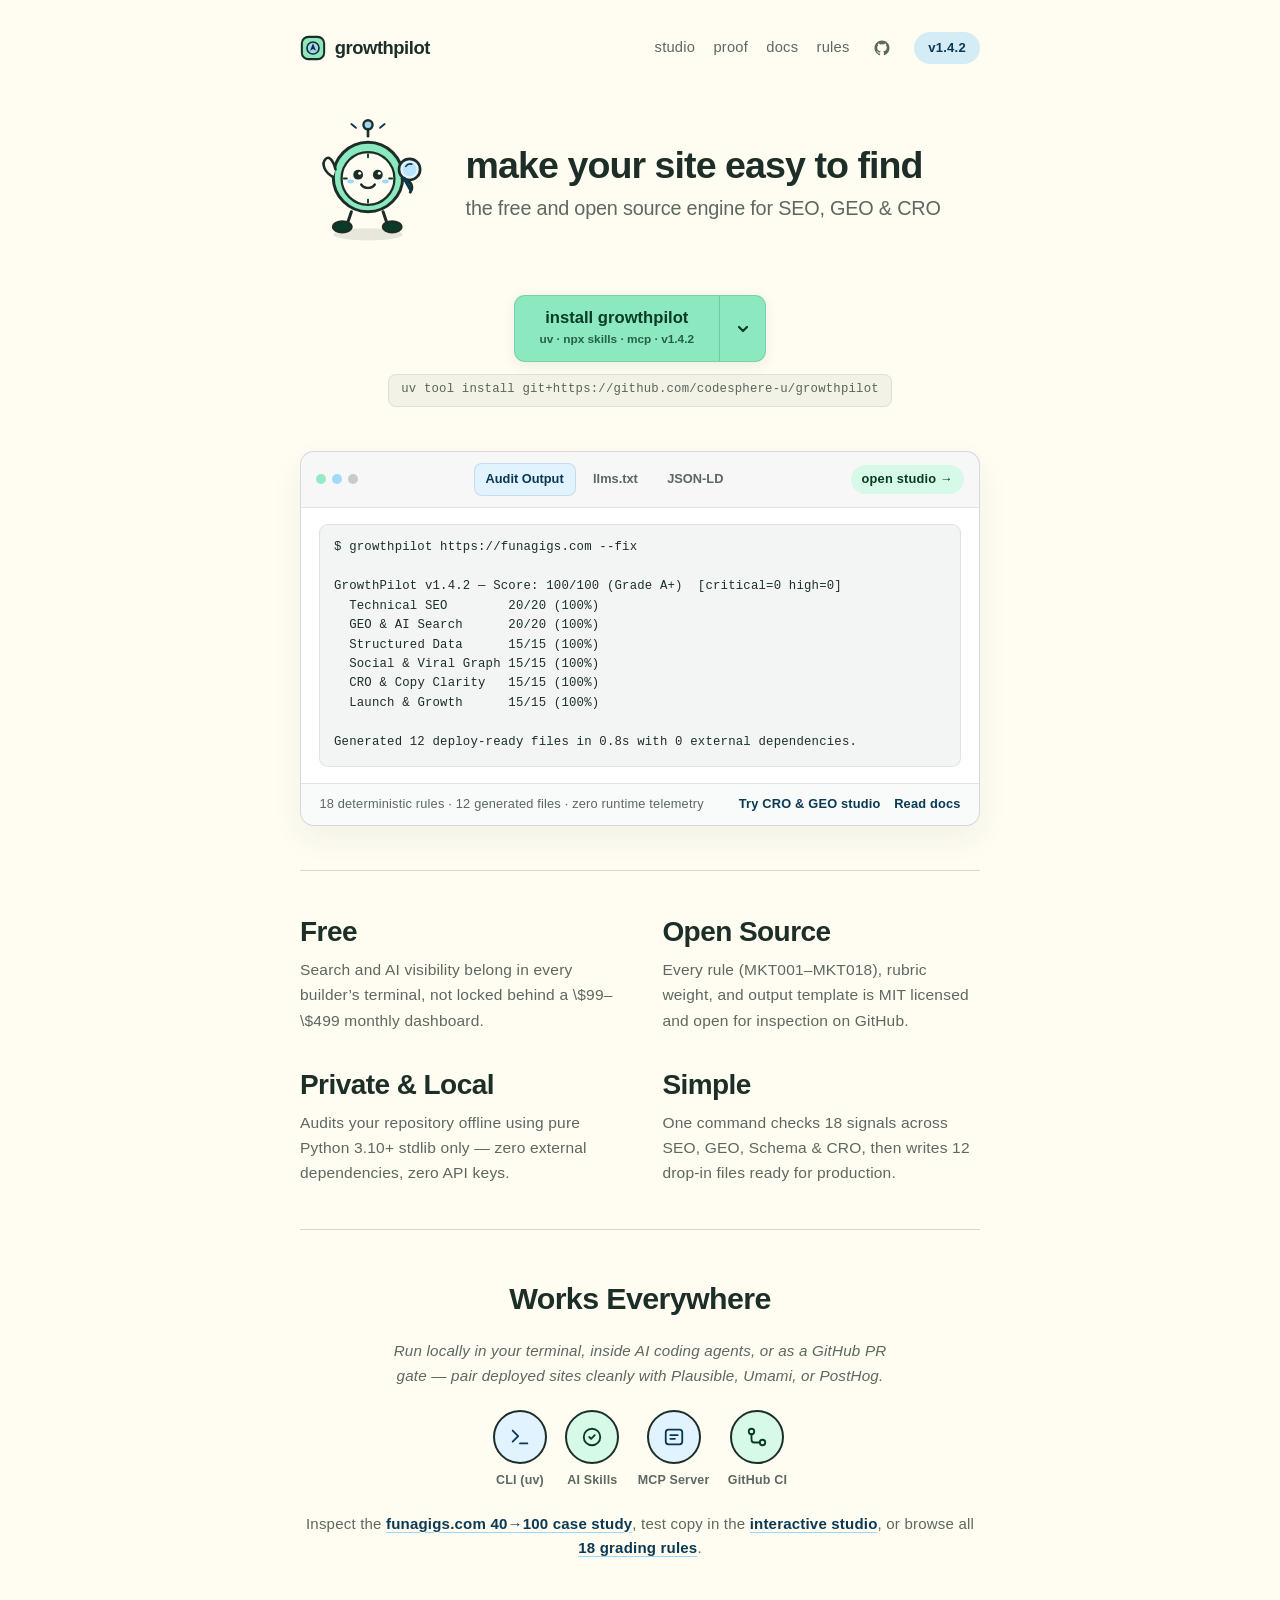
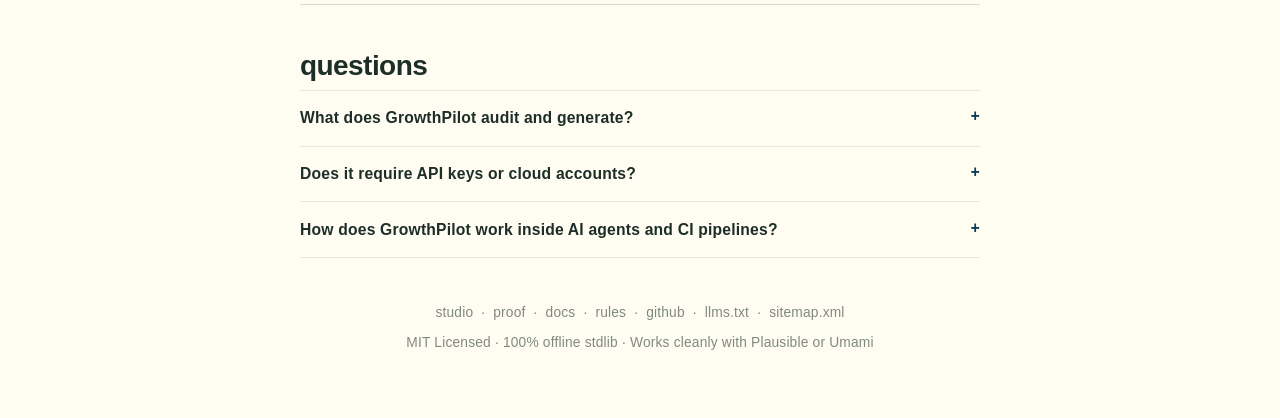
==== commit acdf0f04: "feat(website): split into multi-page editorial architecture with mint & sky palette (v1.4.2)" ====
--- a/website/index.html
+++ b/website/index.html
@@ -6,15 +6,15 @@
     <title>GrowthPilot — Autonomous SEO, GEO/AEO &amp; CRO Engine</title>
     <meta
       name="description"
-      content="Audit any codebase or live URL across 18 SEO, GEO (llms.txt), Schema.org &amp; CRO rules and generate 12 deployable growth assets with zero dependencies."
+      content="Free, zero-dependency engine auditing codebases and live URLs across 18 SEO, GEO (llms.txt), Schema.org &amp; CRO rules to build 12 ready-to-deploy assets."
     />
     <meta
       name="keywords"
-      content="GrowthPilot, technical SEO audit, GEO, AEO, llms.txt generator, Schema.org JSON-LD, CRO grader, conversion optimization, SARIF CI"
+      content="GrowthPilot, technical SEO audit, GEO, AEO, llms.txt generator, Schema.org JSON-LD, CRO grader, SARIF CI"
     />
     <meta name="author" content="GrowthPilot Contributors" />
     <meta name="robots" content="index, follow" />
-    <meta name="theme-color" content="#fffce5" />
+    <meta name="theme-color" content="#fffdf2" />
     <link rel="canonical" href="https://codesphere-u.github.io/growthpilot/" />
     <link rel="icon" type="image/svg+xml" href="./favicon.svg" />
     <link rel="manifest" href="./manifest.webmanifest" />
@@ -25,12 +25,12 @@
     <meta property="og:title" content="GrowthPilot — Autonomous SEO, GEO/AEO &amp; CRO Engine" />
     <meta
       property="og:description"
-      content="18 deterministic rules. 12 deploy-ready files. Audit codebases and live URLs for Search, AI answer engines, and conversions without cloud lock-in."
+      content="18 deterministic rules. 12 deploy-ready files. Audit repos and live URLs for search engines, AI answer engines, and conversions locally."
     />
     <meta property="og:image" content="https://codesphere-u.github.io/growthpilot/og-image.svg" />
     <meta property="og:image:width" content="1200" />
     <meta property="og:image:height" content="630" />
-    <meta property="og:image:alt" content="GrowthPilot editorial cream social card showing 100/100 Grade A+ score" />
+    <meta property="og:image:alt" content="GrowthPilot mint and sky social card showing 100/100 Grade A+ score" />
 
     <meta name="twitter:card" content="summary_large_image" />
     <meta name="twitter:title" content="GrowthPilot — Autonomous SEO, GEO/AEO &amp; CRO Engine" />
@@ -70,7 +70,7 @@
             "name": "GrowthPilot",
             "applicationCategory": "DeveloperApplication",
             "operatingSystem": "macOS, Linux, Windows",
-            "softwareVersion": "1.4.1",
+            "softwareVersion": "1.4.2",
             "license": "https://opensource.org/licenses/MIT",
             "url": "https://codesphere-u.github.io/growthpilot/",
             "downloadUrl": "https://github.com/codesphere-u/growthpilot",
@@ -92,39 +92,23 @@
                 "name": "What does GrowthPilot audit and generate?",
                 "acceptedAnswer": {
                   "@type": "Answer",
-                  "text": "GrowthPilot scores any local repository or live URL against 18 deterministic rules across Technical SEO, GEO & AI Search, Structured Data, Social & Viral Graph, CRO & Copy Clarity, and Launch & Growth, then outputs 12 ready-to-deploy files including llms.txt, robots.txt, sitemap.xml, SEO_SCHEMA.jsonld, HEAD_TAGS.html, and SARIF 2.1.0 reports."
+                  "text": "GrowthPilot scores any local repository or live URL across 18 rules spanning Technical SEO, GEO & AI Search, Structured Data, Social Graph, CRO & Copy, and Launch readiness — generating 12 files including llms.txt, robots.txt, sitemap.xml, SEO_SCHEMA.jsonld, and HEAD_TAGS.html."
                 }
               },
               {
                 "@type": "Question",
-                "name": "Does GrowthPilot require API keys or paid SaaS subscriptions?",
+                "name": "Does it require API keys or cloud accounts?",
                 "acceptedAnswer": {
                   "@type": "Answer",
-                  "text": "No. The engine runs 100% locally on Python 3.10+ using only the standard library with zero external runtime dependencies and zero telemetry."
+                  "text": "No. GrowthPilot runs 100% locally on Python 3.10+ using only the standard library with zero external runtime dependencies and zero telemetry."
                 }
               },
               {
                 "@type": "Question",
-                "name": "How do I use GrowthPilot inside AI coding agents and CI?",
+                "name": "How does GrowthPilot work inside AI agents and CI pipelines?",
                 "acceptedAnswer": {
                   "@type": "Answer",
-                  "text": "Install it as an AI skill in Claude Code, Cursor, Codex, or Antigravity, start its built-in MCP server with growthpilot --mcp, or add the codesphere-u/growthpilot GitHub Action with SARIF 2.1.0 upload to gate every pull request."
-                }
-              },
-              {
-                "@type": "Question",
-                "name": "Can GrowthPilot audit live deployed URLs as well as source code?",
-                "acceptedAnswer": {
-                  "@type": "Answer",
-                  "text": "Yes. Pass any production or staging URL to growthpilot --live URL (or pass a URL directly) to inspect HTTP headers, canonical tags, JSON-LD, OpenGraph, robots.txt, sitemap.xml, and llms.txt in one pass."
-                }
-              },
-              {
-                "@type": "Question",
-                "name": "Which privacy-first analytics tools does GrowthPilot detect?",
-                "acceptedAnswer": {
-                  "@type": "Answer",
-                  "text": "GrowthPilot checks for clean analytics hooks including Plausible, Umami, PostHog, Fathom, Google Analytics, Vercel Analytics, and Microsoft Clarity so teams can ship measurable funnels without invasive bloat."
+                  "text": "Install it as a skill in Claude Code, Cursor, Codex, or Antigravity, start its stdio MCP server with growthpilot --mcp, or add the codesphere-u/growthpilot GitHub Action with SARIF 2.1.0 upload."
                 }
               }
             ]
@@ -137,19 +121,19 @@
     <div class="page-col">
       <header class="site-header">
         <a class="brand-link" href="./" aria-label="GrowthPilot home">
-          <svg width="24" height="24" viewBox="0 0 24 24" fill="none" aria-hidden="true">
-            <rect x="2" y="2" width="20" height="20" rx="6" fill="#faa2ca" stroke="#382731" stroke-width="2" />
-            <path d="M12 6.5L15.2 14.5L12 12.8L8.8 14.5L12 6.5Z" fill="#382731" />
-            <circle cx="12" cy="17.2" r="1.4" fill="#61052f" />
+          <svg width="26" height="26" viewBox="0 0 28 28" fill="none" aria-hidden="true">
+            <rect x="2" y="2" width="24" height="24" rx="7" fill="#8ce9bf" stroke="#1d2e28" stroke-width="2.2" />
+            <circle cx="14" cy="14" r="6.5" fill="#9dd8fb" stroke="#1d2e28" stroke-width="1.8" />
+            <path d="M14 9L17.2 17L14 15.2L10.8 17L14 9Z" fill="#1d2e28" />
           </svg>
           <span>growthpilot</span>
         </a>
 
         <nav class="header-nav" aria-label="Primary navigation">
-          <a href="#studio">studio</a>
-          <a href="#proof">proof</a>
-          <a href="#rules">rules</a>
-          <a href="#faq">faq</a>
+          <a href="./studio.html">studio</a>
+          <a href="./proof.html">proof</a>
+          <a href="./docs.html">docs</a>
+          <a href="./rules.html">rules</a>
           <a
             class="icon-link"
             href="https://github.com/codesphere-u/growthpilot"
@@ -169,7 +153,7 @@
             target="_blank"
             rel="noopener noreferrer"
           >
-            v1.4.1
+            v1.4.2
           </a>
         </nav>
       </header>
@@ -177,77 +161,73 @@
       <main>
         <section class="hero-duo" aria-labelledby="hero-title">
           <div class="mascot-wrap">
-            <!-- Original GrowthPilot vintage-editorial mascot SVG: compass scout character -->
+            <!-- Original GrowthPilot vintage-editorial compass scout mascot in mint green & sky blue -->
             <svg
-              width="132"
-              height="132"
+              width="136"
+              height="136"
               viewBox="0 0 180 180"
               fill="none"
               role="img"
-              aria-label="GrowthPilot compass scout mascot inspecting signals with a magnifying glass"
+              aria-label="GrowthPilot compass scout mascot inspecting signals with a sky-blue magnifying lens"
             >
-              <!-- Soft paper shadow -->
-              <ellipse cx="90" cy="158" rx="46" ry="8" fill="#382731" fill-opacity="0.1" />
-              <!-- Left shoe & leg -->
-              <path d="M68 128L62 146" stroke="#382731" stroke-width="4" stroke-linecap="round" />
-              <ellipse cx="56" cy="148" rx="12" ry="7" fill="#61052f" stroke="#382731" stroke-width="3.5" />
-              <!-- Right shoe & leg -->
-              <path d="M110 128L116 146" stroke="#382731" stroke-width="4" stroke-linecap="round" />
-              <ellipse cx="122" cy="148" rx="12" ry="7" fill="#61052f" stroke="#382731" stroke-width="3.5" />
-              <!-- Antenna spark -->
-              <path d="M90 28L90 16" stroke="#382731" stroke-width="3.5" stroke-linecap="round" />
-              <circle cx="90" cy="13" r="6" fill="#faa2ca" stroke="#382731" stroke-width="3.2" />
-              <path d="M74 17L68 12M106 17L112 12" stroke="#61052f" stroke-width="2.5" stroke-linecap="round" />
-              <!-- Compass Scout Body -->
-              <circle cx="90" cy="82" r="46" fill="#faa2ca" stroke="#382731" stroke-width="4" />
-              <!-- Inner cream dial face -->
-              <circle cx="90" cy="84" r="35" fill="#fffce5" stroke="#382731" stroke-width="3" />
-              <!-- Compass cardinal ticks -->
-              <path d="M90 52V56M90 112V116M58 84H62M118 84H122" stroke="#61052f" stroke-width="2.5" stroke-linecap="round" />
-              <!-- Expressive pie-cut eyes -->
-              <circle cx="77" cy="79" r="6.5" fill="#382731" />
-              <circle cx="79" cy="77" r="2" fill="#fffce5" />
-              <circle cx="103" cy="79" r="6.5" fill="#382731" />
-              <circle cx="105" cy="77" r="2" fill="#fffce5" />
-              <!-- Rosy cheeks & cheerful smile -->
-              <ellipse cx="67" cy="88" rx="4.5" ry="2.5" fill="#faa2ca" />
-              <ellipse cx="113" cy="88" rx="4.5" ry="2.5" fill="#faa2ca" />
-              <path d="M81 92C85 98 95 98 99 92" stroke="#382731" stroke-width="3.2" stroke-linecap="round" />
-              <!-- Little wing arm left waving -->
-              <path d="M44 82C32 76 28 64 34 58C40 52 46 66 47 72" fill="#fffce5" stroke="#382731" stroke-width="3.5" stroke-linecap="round" stroke-linejoin="round" />
-              <!-- Right arm holding magnifying glass -->
-              <path d="M135 84C146 86 151 94 146 102" stroke="#382731" stroke-width="4" stroke-linecap="round" />
-              <circle cx="145" cy="72" r="14" fill="#fffce5" fill-opacity="0.85" stroke="#382731" stroke-width="3.5" />
-              <circle cx="145" cy="72" r="9" fill="#faa2ca" fill-opacity="0.35" />
-              <path d="M140 68C142 65 145 64 148 65" stroke="#61052f" stroke-width="2.2" stroke-linecap="round" />
-              <path d="M138 84L146 98" stroke="#61052f" stroke-width="4.5" stroke-linecap="round" />
+              <ellipse cx="90" cy="158" rx="46" ry="8" fill="#1d2e28" fill-opacity="0.1" />
+              <path d="M68 128L62 146" stroke="#1d2e28" stroke-width="4" stroke-linecap="round" />
+              <ellipse cx="56" cy="148" rx="12" ry="7" fill="#093b26" stroke="#1d2e28" stroke-width="3.5" />
+              <path d="M110 128L116 146" stroke="#1d2e28" stroke-width="4" stroke-linecap="round" />
+              <ellipse cx="122" cy="148" rx="12" ry="7" fill="#093b26" stroke="#1d2e28" stroke-width="3.5" />
+
+              <path d="M90 28L90 16" stroke="#1d2e28" stroke-width="3.5" stroke-linecap="round" />
+              <circle cx="90" cy="13" r="6" fill="#9dd8fb" stroke="#1d2e28" stroke-width="3.2" />
+              <path d="M74 17L68 12M106 17L112 12" stroke="#0b3954" stroke-width="2.5" stroke-linecap="round" />
+
+              <circle cx="90" cy="82" r="46" fill="#8ce9bf" stroke="#1d2e28" stroke-width="4" />
+              <circle cx="90" cy="84" r="35" fill="#fffdf2" stroke="#1d2e28" stroke-width="3" />
+              <path d="M90 52V56M90 112V116M58 84H62M118 84H122" stroke="#093b26" stroke-width="2.5" stroke-linecap="round" />
+
+              <circle cx="77" cy="79" r="6.5" fill="#1d2e28" />
+              <circle cx="79" cy="77" r="2" fill="#fffdf2" />
+              <circle cx="103" cy="79" r="6.5" fill="#1d2e28" />
+              <circle cx="105" cy="77" r="2" fill="#fffdf2" />
+              <ellipse cx="67" cy="88" rx="4.5" ry="2.5" fill="#9dd8fb" />
+              <ellipse cx="113" cy="88" rx="4.5" ry="2.5" fill="#9dd8fb" />
+              <path d="M81 92C85 98 95 98 99 92" stroke="#1d2e28" stroke-width="3.2" stroke-linecap="round" />
+
+              <path d="M44 82C32 76 28 64 34 58C40 52 46 66 47 72" fill="#fffdf2" stroke="#1d2e28" stroke-width="3.5" stroke-linecap="round" stroke-linejoin="round" />
+              <path d="M135 84C146 86 151 94 146 102" stroke="#1d2e28" stroke-width="4" stroke-linecap="round" />
+              <circle cx="145" cy="72" r="14" fill="#e0f3fe" stroke="#1d2e28" stroke-width="3.5" />
+              <circle cx="145" cy="72" r="9" fill="#9dd8fb" fill-opacity="0.55" />
+              <path d="M140 68C142 65 145 64 148 65" stroke="#0b3954" stroke-width="2.2" stroke-linecap="round" />
+              <path d="M138 84L146 98" stroke="#0b3954" stroke-width="4.5" stroke-linecap="round" />
             </svg>
           </div>
 
           <div class="hero-copy">
-            <h1 id="hero-title">ship software people &amp; AI can find.</h1>
+            <h1 id="hero-title">make your site easy to find</h1>
             <p class="hero-sub">
-              The free, zero-dependency growth engine that audits codebases and live URLs across <strong>18 rules</strong> — and writes <strong>12 ready-to-deploy files</strong> from <code>llms.txt</code> to Schema.org in milliseconds.
+              the free and open source engine for SEO, GEO &amp; CRO
             </p>
           </div>
         </section>
 
         <section class="cta-area" aria-label="Install GrowthPilot">
           <div class="split-btn-group">
-            <button type="button" class="split-main" id="cta-main-btn">Copy install command</button>
+            <button type="button" class="split-main" id="cta-main-btn">
+              <strong>install growthpilot</strong>
+              <span id="hero-cmd-sub">uv · npx skills · mcp · v1.4.2</span>
+            </button>
             <button
               type="button"
               class="split-caret"
               id="cta-caret-btn"
               aria-expanded="false"
               aria-controls="cta-popover"
-              aria-label="Choose installation target"
+              aria-label="Choose runtime target"
             >
               <svg width="16" height="16" viewBox="0 0 16 16" fill="none" aria-hidden="true">
                 <path
                   d="M4 6L8 10L12 6"
                   stroke="currentColor"
-                  stroke-width="2"
+                  stroke-width="2.2"
                   stroke-linecap="round"
                   stroke-linejoin="round"
                 />
@@ -266,10 +246,10 @@
                 AI Skill
               </button>
               <button type="button" class="pop-tab" role="tab" aria-selected="false" data-persona="mcp">
-                MCP Server
+                MCP
               </button>
               <button type="button" class="pop-tab" role="tab" aria-selected="false" data-persona="ci">
-                GitHub Action
+                GitHub CI
               </button>
             </div>
 
@@ -280,402 +260,169 @@
           </div>
         </section>
 
-        <section class="studio-frame" id="studio" aria-labelledby="studio-heading">
+        <section class="preview-frame" aria-label="GrowthPilot preview">
           <div class="frame-bar">
             <div class="dots" aria-hidden="true">
               <span></span><span></span><span></span>
             </div>
-            <div class="frame-tabs" role="tablist" aria-label="Interactive GrowthPilot Studio">
-              <button
-                type="button"
-                class="frame-tab active"
-                role="tab"
-                aria-selected="true"
-                data-studio="cro"
-              >
-                CRO Copy Grader
-              </button>
-              <button
-                type="button"
-                class="frame-tab"
-                role="tab"
-                aria-selected="false"
-                data-studio="gen"
-              >
-                GEO &amp; Schema Builder
-              </button>
-              <button
-                type="button"
-                class="frame-tab"
-                role="tab"
-                aria-selected="false"
-                data-studio="outputs"
-              >
-                12 Outputs Explorer
+            <div class="frame-tabs" role="tablist" aria-label="Preview view">
+              <button type="button" class="frame-tab active" role="tab" aria-selected="true" data-homeview="term">
+                Audit Output
+              </button>
+              <button type="button" class="frame-tab" role="tab" aria-selected="false" data-homeview="llms">
+                llms.txt
+              </button>
+              <button type="button" class="frame-tab" role="tab" aria-selected="false" data-homeview="schema">
+                JSON-LD
               </button>
             </div>
-          </div>
-
-          <h2 id="studio-heading" style="position:absolute;left:-9999px;">Interactive GrowthPilot Studio</h2>
-
-          <!-- Tab 1: CRO Copy Grader -->
-          <div class="studio-panel active" id="panel-cro" role="tabpanel">
-            <div style="display:grid;grid-template-columns:repeat(auto-fit,minmax(210px,1fr));gap:10px;margin-bottom:10px;">
-              <div>
-                <label for="cro-product" style="display:block;font-size:12px;font-weight:600;margin-bottom:4px;">Product name</label>
-                <input
-                  id="cro-product"
-                  class="input"
-                  type="text"
-                  value="GrowthPilot"
-                  placeholder="Your product name"
-                />
-              </div>
-              <div>
-                <label for="cro-archetype" style="display:block;font-size:12px;font-weight:600;margin-bottom:4px;">Product archetype</label>
-                <select id="cro-archetype" class="select">
-                  <option value="devtools">Developer Tool / CLI</option>
-                  <option value="saas">B2B SaaS Platform</option>
-                  <option value="marketplace">Marketplace / Gig Network</option>
-                  <option value="editorial">Editorial / Open Source</option>
-                </select>
-              </div>
+            <a class="frame-open-link" href="./studio.html">open studio →</a>
+          </div>
+
+          <div class="preview-body">
+            <pre class="code-block" id="home-preview-code">$ growthpilot https://funagigs.com --fix
+
+GrowthPilot v1.4.2 — Score: 100/100 (Grade A+)  [critical=0 high=0]
+  Technical SEO        20/20 (100%)
+  GEO &amp; AI Search      20/20 (100%)
+  Structured Data      15/15 (100%)
+  Social &amp; Viral Graph 15/15 (100%)
+  CRO &amp; Copy Clarity   15/15 (100%)
+  Launch &amp; Growth      15/15 (100%)
+
+Generated 12 deploy-ready files in 0.8s with 0 external dependencies.</pre>
+          </div>
+
+          <div class="preview-foot">
+            <span>18 deterministic rules · 12 generated files · zero runtime telemetry</span>
+            <div class="preview-foot-links">
+              <a href="./studio.html">Try CRO &amp; GEO studio</a>
+              <a href="./docs.html">Read docs</a>
             </div>
-
-            <div class="preset-pills" style="margin-bottom:10px;" aria-label="Sample hero copy presets">
-              <button type="button" class="chip-btn active" data-preset="devtools">Clear CLI pitch</button>
-              <button type="button" class="chip-btn" data-preset="weak">Weak buzzword draft</button>
-              <button type="button" class="chip-btn" data-preset="funagigs">funagigs.com draft</button>
-              <button type="button" class="chip-btn" data-preset="saas">B2B workflow</button>
-            </div>
-
-            <label for="cro-input" style="display:block;font-size:12px;font-weight:600;margin-bottom:4px;">
-              Paste your hero headline, subheadline &amp; primary CTA
-            </label>
-            <textarea id="cro-input" class="textarea" rows="3">Audit any codebase or live URL across 18 SEO, GEO (llms.txt) &amp; CRO rules in under 1 second. Generates 12 deploy-ready files with zero dependencies. Run growthpilot .</textarea>
-
-            <div class="score-row" style="margin-top:12px;">
-              <div class="score-cell">
-                <span>Overall</span>
-                <strong id="stat-overall">95/100</strong>
-              </div>
-              <div class="score-cell">
-                <span>Clarity</span>
-                <strong id="stat-clarity">30/35</strong>
-              </div>
-              <div class="score-cell">
-                <span>CTA</span>
-                <strong id="stat-cta">25/25</strong>
-              </div>
-              <div class="score-cell">
-                <span>Proof</span>
-                <strong id="stat-proof">20/20</strong>
-              </div>
-              <div class="score-cell">
-                <span>Slop Words</span>
-                <strong id="stat-slop">0</strong>
-              </div>
-            </div>
-
-            <p class="diag-note" id="cro-diagnostics" style="margin-top:10px;">
-              Strong clarity, active CTA, quantified proof, and zero filler words. Click "Weak buzzword draft" to test fluff detection live.
+          </div>
+        </section>
+
+        <hr class="hairline" />
+
+        <section class="editorial-grid" aria-label="Core principles">
+          <div>
+            <h2>Free</h2>
+            <p>
+              Search and AI visibility belong in every builder’s terminal, not locked behind a \$99–\$499 monthly dashboard.
             </p>
-
-            <div class="rw-list" style="margin-top:10px;">
-              <div class="rw-item">
-                <span>PAS (Problem -> Agitate -> Solve)</span>
-                <p id="rw-pas"></p>
-              </div>
-              <div class="rw-item">
-                <span>JTBD (Outcome without bloat)</span>
-                <p id="rw-jtbd"></p>
-              </div>
-              <div class="rw-item">
-                <span>Metric-first Developer Hook</span>
-                <p id="rw-metric"></p>
-              </div>
-            </div>
-          </div>
-
-          <!-- Tab 2: GEO & Schema Builder -->
-          <div class="studio-panel" id="panel-gen" role="tabpanel">
-            <div style="display:grid;grid-template-columns:repeat(auto-fit,minmax(210px,1fr));gap:10px;margin-bottom:10px;">
-              <div>
-                <label for="gen-name" style="display:block;font-size:12px;font-weight:600;margin-bottom:4px;">Site / Product name</label>
-                <input id="gen-name" class="input" type="text" value="AcmeDocs" />
-              </div>
-              <div>
-                <label for="gen-url" style="display:block;font-size:12px;font-weight:600;margin-bottom:4px;">Canonical HTTPS URL</label>
-                <input id="gen-url" class="input" type="url" value="https://acmedocs.dev" />
-              </div>
-              <div>
-                <label for="gen-desc" style="display:block;font-size:12px;font-weight:600;margin-bottom:4px;">One-line description</label>
-                <input id="gen-desc" class="input" type="text" value="Fast zero-config API docs built from OpenAPI specs in seconds." />
-              </div>
-              <div>
-                <label for="gen-arch" style="display:block;font-size:12px;font-weight:600;margin-bottom:4px;">Schema archetype</label>
-                <select id="gen-arch" class="select">
-                  <option value="SoftwareApplication">SoftwareApplication</option>
-                  <option value="WebSite">WebSite + Organization</option>
-                  <option value="Product">Product / Commerce</option>
-                </select>
-              </div>
-            </div>
-
-            <div class="toolbar-between" style="margin:10px 0;">
-              <div class="preset-pills">
-                <button type="button" class="chip-btn active" data-genfile="llms">llms.txt</button>
-                <button type="button" class="chip-btn" data-genfile="schema">SEO_SCHEMA.jsonld</button>
-                <button type="button" class="chip-btn" data-genfile="robots">robots.txt</button>
-                <button type="button" class="chip-btn" data-genfile="head">HEAD_TAGS.html</button>
-              </div>
-              <div style="display:flex;gap:6px;">
-                <button type="button" class="action-mini" id="copy-gen-btn">Copy</button>
-                <button type="button" class="action-mini" id="download-gen-btn">Download</button>
-              </div>
-            </div>
-
-            <pre class="code-block" id="gen-preview"></pre>
-          </div>
-
-          <!-- Tab 3: 12 Outputs Explorer -->
-          <div class="studio-panel" id="panel-outputs" role="tabpanel">
-            <div class="preset-pills" id="output-nav" style="margin-bottom:10px;">
-              <button type="button" class="chip-btn active" data-outfile="llms">llms.txt</button>
-              <button type="button" class="chip-btn" data-outfile="schema">SEO_SCHEMA.jsonld</button>
-              <button type="button" class="chip-btn" data-outfile="head">HEAD_TAGS.html</button>
-              <button type="button" class="chip-btn" data-outfile="robots">robots.txt</button>
-              <button type="button" class="chip-btn" data-outfile="sitemap">sitemap.xml</button>
-              <button type="button" class="chip-btn" data-outfile="audit">GROWTH_AUDIT.md</button>
-              <button type="button" class="chip-btn" data-outfile="summary">growth-summary.json</button>
-              <button type="button" class="chip-btn" data-outfile="manifest">manifest.webmanifest</button>
-              <button type="button" class="chip-btn" data-outfile="playbook">LAUNCH_PLAYBOOK.md</button>
-              <button type="button" class="chip-btn" data-outfile="pseo">PROGRAMMATIC_SEO.md</button>
-              <button type="button" class="chip-btn" data-outfile="llmsfull">llms-full.txt</button>
-              <button type="button" class="chip-btn" data-outfile="sarif">growthpilot.sarif</button>
-            </div>
-
-            <div class="toolbar-between" style="margin-bottom:8px;">
-              <strong id="out-title">llms.txt — AI Answer-Engine Index</strong>
-              <span class="pill pill-pink" id="out-badge">GEO / AEO</span>
-            </div>
-
-            <pre class="code-block" id="out-code"></pre>
+          </div>
+
+          <div>
+            <h2>Open Source</h2>
+            <p>
+              Every rule (MKT001–MKT018), rubric weight, and output template is MIT licensed and open for inspection on GitHub.
+            </p>
+          </div>
+
+          <div>
+            <h2>Private &amp; Local</h2>
+            <p>
+              Audits your repository offline using pure Python 3.10+ stdlib only — zero external dependencies, zero API keys.
+            </p>
+          </div>
+
+          <div>
+            <h2>Simple</h2>
+            <p>
+              One command checks 18 signals across SEO, GEO, Schema &amp; CRO, then writes 12 drop-in files ready for production.
+            </p>
           </div>
         </section>
 
         <hr class="hairline" />
 
-        <section class="editorial-grid" aria-label="Core design principles">
-          <div>
-            <h2>zero lock-in</h2>
-            <p>
-              Runs locally with Python 3.10+ stdlib only — zero pip bloat, zero API keys, zero runtime telemetry, and MIT licensed forever.
-            </p>
-          </div>
-
-          <div>
-            <h2>people &amp; AI ready</h2>
-            <p>
-              Verifies classic search signals alongside modern GEO/AEO files so ChatGPT, Claude, Perplexity, and Google read accurate facts.
-            </p>
-          </div>
-
-          <div>
-            <h2>shipping artifacts, not memos</h2>
-            <p>
-              Instead of handing you generic advice, GrowthPilot generates 12 drop-in files: HTML head tags, JSON-LD graphs, sitemaps, and SARIF alerts.
-            </p>
-          </div>
-
-          <div>
-            <h2>quiet by default</h2>
-            <p>
-              Works gracefully in terminal scripts, pre-commit hooks, GitHub Actions, and MCP agent sessions. Pair with Plausible, Umami, or PostHog when deployed.
-            </p>
-          </div>
+        <section class="ecosystem-section" aria-labelledby="eco-title">
+          <h2 id="eco-title">Works Everywhere</h2>
+          <p class="ecosystem-sub">
+            Run locally in your terminal, inside AI coding agents, or as a GitHub PR gate — pair deployed sites cleanly with Plausible, Umami, or PostHog.
+          </p>
+
+          <div class="eco-badges" aria-label="Supported integrations">
+            <a class="eco-item" href="./docs.html#quickstart">
+              <span class="eco-circle" aria-hidden="true">
+                <svg width="22" height="22" viewBox="0 0 24 24" fill="none" stroke="currentColor" stroke-width="2" stroke-linecap="round" stroke-linejoin="round"><polyline points="4 17 10 11 4 5"/><line x1="12" y1="19" x2="20" y2="19"/></svg>
+              </span>
+              <span>CLI (uv)</span>
+            </a>
+
+            <a class="eco-item" href="./docs.html#agents">
+              <span class="eco-circle" aria-hidden="true">
+                <svg width="22" height="22" viewBox="0 0 24 24" fill="none" stroke="currentColor" stroke-width="2" stroke-linecap="round" stroke-linejoin="round"><circle cx="12" cy="12" r="9"/><path d="M9 12l2 2 4-4"/></svg>
+              </span>
+              <span>AI Skills</span>
+            </a>
+
+            <a class="eco-item" href="./docs.html#agents">
+              <span class="eco-circle" aria-hidden="true">
+                <svg width="22" height="22" viewBox="0 0 24 24" fill="none" stroke="currentColor" stroke-width="2" stroke-linecap="round" stroke-linejoin="round"><rect x="3" y="4" width="18" height="16" rx="3"/><path d="M8 10h8M8 14h5"/></svg>
+              </span>
+              <span>MCP Server</span>
+            </a>
+
+            <a class="eco-item" href="./docs.html#ci">
+              <span class="eco-circle" aria-hidden="true">
+                <svg width="22" height="22" viewBox="0 0 24 24" fill="none" stroke="currentColor" stroke-width="2" stroke-linecap="round" stroke-linejoin="round"><circle cx="6" cy="6" r="3"/><circle cx="18" cy="18" r="3"/><path d="M6 9v6a3 3 0 0 0 3 3h6"/></svg>
+              </span>
+              <span>GitHub CI</span>
+            </a>
+          </div>
+
+          <p class="inline-cta-links">
+            Inspect the <a href="./proof.html">funagigs.com 40→100 case study</a>, test copy in the <a href="./studio.html">interactive studio</a>, or browse all <a href="./rules.html">18 grading rules</a>.
+          </p>
         </section>
 
         <hr class="hairline" />
 
-        <section id="proof" aria-labelledby="proof-title">
-          <div class="toolbar-between" style="margin-bottom:14px;">
-            <div>
-              <h2 id="proof-title" class="sec-title">verified proof on funagigs.com</h2>
-              <p class="sec-sub" style="margin:0;">
-                Real production audit &amp; remediation output before and after applying generated fixes.
-              </p>
-            </div>
-            <div class="preset-pills" role="group" aria-label="Before and after toggle">
-              <button type="button" class="chip-btn active" data-stage="before">Before (40/100)</button>
-              <button type="button" class="chip-btn" data-stage="after">After (100/100)</button>
-            </div>
-          </div>
-
-          <div style="display:flex;align-items:center;gap:10px;margin-bottom:10px;flex-wrap:wrap;">
-            <span class="pill pill-pink" id="cs-badge">Grade F • 9 issues found</span>
-            <strong id="cs-title">Missing GEO index, empty JSON-LD graph, and broken canonical tags</strong>
-          </div>
-
-          <ul class="flat-list" id="cs-list">
-            <li>No <code>/llms.txt</code> or <code>/llms-full.txt</code> for AI answer engines to parse service offerings.</li>
-            <li>Missing <code>Organization</code>, <code>WebSite</code>, and <code>FAQPage</code> Schema.org structured data.</li>
-            <li>Empty OpenGraph/Twitter card metadata reduced link previews to bare URLs on Slack and X.</li>
-            <li>Generic headline &amp; "Get Started" CTA lacked buyer proof or time-to-value specificity.</li>
-          </ul>
-
-          <div class="table-scroll" style="margin-top:22px;">
-            <table>
-              <thead>
-                <tr>
-                  <th>Capability</th>
-                  <th class="col-gp">GrowthPilot CLI</th>
-                  <th>SaaS SEO Suites</th>
-                  <th>Manual Checklists</th>
-                </tr>
-              </thead>
-              <tbody>
-                <tr>
-                  <td>Audit speed (repo or <code>--live</code> URL)</td>
-                  <td class="col-gp">&lt; 1 second offline</td>
-                  <td>15–45 min cloud crawl</td>
-                  <td>Hours per release</td>
-                </tr>
-                <tr>
-                  <td>Outputs <code>llms.txt</code> + 11 ready files</td>
-                  <td class="col-gp">Yes (12 artifacts)</td>
-                  <td>No code generation</td>
-                  <td>Copy-paste by hand</td>
-                </tr>
-                <tr>
-                  <td>CI quality gate + SARIF 2.1.0</td>
-                  <td class="col-gp"><code>--min-score 100</code></td>
-                  <td>Paid webhook tiers</td>
-                  <td>Not automatable</td>
-                </tr>
-                <tr>
-                  <td>MCP tools + AI coding skills</td>
-                  <td class="col-gp">Built-in <code>--mcp</code></td>
-                  <td>None</td>
-                  <td>None</td>
-                </tr>
-                <tr>
-                  <td>Cost &amp; vendor lock-in</td>
-                  <td class="col-gp">0 deps · MIT · Free</td>
-                  <td>$99–$499 / month</td>
-                  <td>High team overhead</td>
-                </tr>
-              </tbody>
-            </table>
-          </div>
-        </section>
-
-        <hr class="hairline" />
-
-        <section id="rules" aria-labelledby="rules-title">
-          <div style="margin-bottom:14px;">
-            <h2 id="rules-title" class="sec-title">18 deterministic rules</h2>
-            <p class="sec-sub">
-              Transparent 100-point rubric across 6 pillars — inspect every check the engine runs before you deploy.
-            </p>
-          </div>
-
-          <div class="rules-filter">
-            <input
-              id="rubric-search"
-              class="input"
-              type="search"
-              placeholder="Search rule ID, title, or check (e.g. MKT007, llms, schema)..."
-              aria-label="Filter rubric rules"
-            />
-            <select id="rubric-pillar" class="select" aria-label="Filter by pillar">
-              <option value="all">All 6 pillars (18 rules)</option>
-              <option value="Technical SEO">Technical SEO (20 pts)</option>
-              <option value="GEO & AI Search">GEO &amp; AI Search (20 pts)</option>
-              <option value="Structured Data">Structured Data (15 pts)</option>
-              <option value="Social & Viral Graph">Social &amp; Viral Graph (15 pts)</option>
-              <option value="CRO & Copy Clarity">CRO &amp; Copy Clarity (15 pts)</option>
-              <option value="Launch & Growth">Launch &amp; Growth (15 pts)</option>
-            </select>
-          </div>
-
-          <div class="table-scroll">
-            <table>
-              <thead>
-                <tr>
-                  <th>Rule</th>
-                  <th>Pillar</th>
-                  <th>Check</th>
-                  <th>Severity</th>
-                </tr>
-              </thead>
-              <tbody id="rubric-tbody"></tbody>
-            </table>
-          </div>
-        </section>
-
-        <hr class="hairline" />
-
         <section id="faq" aria-labelledby="faq-title">
-          <h2 id="faq-title" style="margin-bottom:14px;">questions</h2>
+          <h2 id="faq-title" class="sec-title">questions</h2>
           <div class="faq-stack">
-            <details class="faq-item" open>
+            <details class="faq-item">
               <summary>What does GrowthPilot audit and generate?</summary>
               <p>
-                GrowthPilot scores any local repository or live URL against 18 deterministic rules across Technical SEO, GEO &amp; AI Search, Structured Data, Social &amp; Viral Graph, CRO &amp; Copy Clarity, and Launch &amp; Growth, then outputs 12 ready-to-deploy files including <code>llms.txt</code>, <code>robots.txt</code>, <code>sitemap.xml</code>, <code>SEO_SCHEMA.jsonld</code>, <code>HEAD_TAGS.html</code>, and SARIF 2.1.0 reports.
+                GrowthPilot scores any local repository or live URL across 18 rules spanning Technical SEO, GEO &amp; AI Search, Structured Data, Social Graph, CRO &amp; Copy, and Launch readiness — generating 12 files including <code>llms.txt</code>, <code>robots.txt</code>, <code>sitemap.xml</code>, <code>SEO_SCHEMA.jsonld</code>, and <code>HEAD_TAGS.html</code>.
               </p>
             </details>
 
             <details class="faq-item">
-              <summary>Does GrowthPilot require API keys or paid SaaS subscriptions?</summary>
+              <summary>Does it require API keys or cloud accounts?</summary>
               <p>
-                No. The engine runs 100% locally on Python 3.10+ using only the standard library with zero external runtime dependencies and zero telemetry.
+                No. GrowthPilot runs 100% locally on Python 3.10+ using only the standard library with zero external runtime dependencies and zero telemetry.
               </p>
             </details>
 
             <details class="faq-item">
-              <summary>How do I use GrowthPilot inside AI coding agents and CI?</summary>
+              <summary>How does GrowthPilot work inside AI agents and CI pipelines?</summary>
               <p>
-                Install it as an AI skill in Claude Code, Cursor, Codex, or Antigravity, start its built-in MCP server with <code>growthpilot --mcp</code>, or add the <code>codesphere-u/growthpilot</code> GitHub Action with SARIF 2.1.0 upload to gate every pull request.
+                Install it as a skill in Claude Code, Cursor, Codex, or Antigravity, start its stdio MCP server with <code>growthpilot --mcp</code>, or add the <code>codesphere-u/growthpilot</code> GitHub Action with SARIF 2.1.0 upload.
               </p>
             </details>
-
-            <details class="faq-item">
-              <summary>Can GrowthPilot audit live deployed URLs as well as source code?</summary>
-              <p>
-                Yes. Pass any production or staging URL to <code>growthpilot --live URL</code> (or pass a URL directly) to inspect HTTP headers, canonical tags, JSON-LD, OpenGraph, <code>robots.txt</code>, <code>sitemap.xml</code>, and <code>llms.txt</code> in one pass.
-              </p>
-            </details>
-
-            <details class="faq-item">
-              <summary>Which privacy-first analytics tools does GrowthPilot detect?</summary>
-              <p>
-                GrowthPilot checks for clean analytics hooks including Plausible, Umami, PostHog, Fathom, Google Analytics, Vercel Analytics, and Microsoft Clarity so teams can ship measurable funnels without invasive bloat.
-              </p>
-            </details>
           </div>
         </section>
       </main>
 
       <footer class="site-footer">
-        <div>
-          Built with zero external dependencies · Audited to 100/100 (Grade A+) by GrowthPilot itself · Works cleanly alongside Plausible or Umami
+        <div class="footer-links">
+          <a href="./studio.html">studio</a>
+          <span>·</span>
+          <a href="./proof.html">proof</a>
+          <span>·</span>
+          <a href="./docs.html">docs</a>
+          <span>·</span>
+          <a href="./rules.html">rules</a>
+          <span>·</span>
+          <a href="https://github.com/codesphere-u/growthpilot" target="_blank" rel="noopener noreferrer">github</a>
+          <span>·</span>
+          <a href="./llms.txt">llms.txt</a>
+          <span>·</span>
+          <a href="./sitemap.xml">sitemap.xml</a>
         </div>
-        <div class="footer-links">
-          <a href="https://github.com/codesphere-u/growthpilot" target="_blank" rel="noopener noreferrer">GitHub</a>
-          <span>·</span>
-          <a href="https://github.com/codesphere-u/growthpilot/blob/main/README.md" target="_blank" rel="noopener noreferrer">README</a>
-          <span>·</span>
-          <a href="https://github.com/codesphere-u/growthpilot/blob/main/docs/GETTING_STARTED.md" target="_blank" rel="noopener noreferrer">Docs</a>
-          <span>·</span>
-          <a href="./llms.txt">llms.txt</a>
-          <span>·</span>
-          <a href="./sitemap.xml">sitemap.xml</a>
-          <span>·</span>
-          <a href="./robots.txt">robots.txt</a>
-          <span>·</span>
-          <span>MIT License</span>
-        </div>
+        <div>MIT Licensed · 100% offline stdlib · Works cleanly with Plausible or Umami</div>
       </footer>
     </div>
 
--- a/website/styles.css
+++ b/website/styles.css
@@ -1,27 +1,39 @@
+/* GrowthPilot — Handy-Inspired Warm Editorial Light Theme (Mint Green & Sky Blue) */
 :root {
-  --bg: #fffce5;
-  --text: #382731;
-  --text-70: rgba(56, 39, 49, 0.72);
-  --text-55: rgba(56, 39, 49, 0.56);
-  --rule: rgba(56, 39, 49, 0.18);
-  --rule-soft: rgba(56, 39, 49, 0.1);
-  --tint-2: rgba(56, 39, 49, 0.025);
-  --tint-5: rgba(56, 39, 49, 0.05);
-  --tint-8: rgba(56, 39, 49, 0.085);
-  --pink: #faa2ca;
-  --pink-light: #f9c5e8;
-  --pink-50: rgba(250, 162, 202, 0.48);
-  --pink-dark: #61052f;
+  --bg: #fffdf2;
+  --text: #1d2e28;
+  --text-70: rgba(29, 46, 40, 0.72);
+  --text-55: rgba(29, 46, 40, 0.56);
+  --rule: rgba(29, 46, 40, 0.18);
+  --rule-soft: rgba(29, 46, 40, 0.1);
+  --tint-2: rgba(29, 46, 40, 0.025);
+  --tint-5: rgba(29, 46, 40, 0.05);
+  --tint-8: rgba(29, 46, 40, 0.09);
+
+  --accent: #8ce9bf;
+  --accent-hover: #72e0af;
+  --accent-light: #d6f9e8;
+  --accent-50: rgba(140, 233, 191, 0.45);
+  --accent-dark: #093b26;
+
+  --sky: #9dd8fb;
+  --sky-hover: #7ecbf8;
+  --sky-light: #e0f3fe;
+  --sky-50: rgba(157, 216, 251, 0.45);
+  --sky-dark: #0b3954;
+
+  --pass-bg: rgba(16, 185, 129, 0.15);
+  --pass-ink: #065f46;
+  --warn-bg: rgba(14, 165, 233, 0.14);
+  --warn-ink: #075985;
+  --bad-bg: rgba(220, 38, 38, 0.11);
+  --bad-ink: #991b1b;
+
   --white: #ffffff;
-  --pass-bg: #dcfce7;
-  --pass-ink: #166534;
-  --warn-bg: #fef3c7;
-  --warn-ink: #92400e;
-  --bad-bg: #ffe4e6;
-  --bad-ink: #9f1239;
-  --radius-xl: 16px;
-  --radius-lg: 12px;
-  --radius-md: 9px;
+  --radius-xl: 14px;
+  --radius-lg: 10px;
+  --radius-md: 8px;
+
   --font-sans: -apple-system, BlinkMacSystemFont, "Segoe UI", Roboto, Oxygen, Ubuntu, Cantarell, sans-serif;
   --font-mono: ui-monospace, SFMono-Regular, Menlo, Monaco, Consolas, monospace;
 }
@@ -33,20 +45,9 @@
 }
 
 html {
-  scroll-behavior: smooth;
-  font-size: 16px;
-  overflow-x: clip;
-}
-
-*,
-*::before,
-*::after {
-  box-sizing: border-box;
-}
-
-html {
   max-width: 100%;
   overflow-x: clip;
+  scroll-behavior: smooth;
 }
 
 body {
@@ -56,8 +57,8 @@
   font-family: var(--font-sans);
   font-size: 1rem;
   font-weight: 400;
-  line-height: 1.6;
-  letter-spacing: 0.015rem;
+  line-height: 1.62;
+  letter-spacing: 0.012rem;
   -webkit-font-smoothing: antialiased;
   overflow-x: clip;
 }
@@ -75,24 +76,32 @@
   color: inherit;
 }
 
+code {
+  font-family: var(--font-mono);
+  font-size: 0.88em;
+  background: var(--tint-5);
+  padding: 0.1rem 0.34rem;
+  border-radius: 5px;
+}
+
 :focus-visible {
-  outline: 2px solid var(--pink-dark);
+  outline: 2px solid var(--sky-dark);
   outline-offset: 2px;
 }
 
 .page-col {
-  width: min(700px, 100% - 2rem);
+  width: min(680px, 100% - 2rem);
   margin-inline: auto;
   display: flex;
   flex-direction: column;
-  gap: 2.5rem;
+  gap: 2.75rem;
   padding-bottom: 4rem;
 }
 
 .page-col > main {
   display: flex;
   flex-direction: column;
-  gap: 2.3rem;
+  gap: 2.75rem;
   min-width: 0;
   width: 100%;
 }
@@ -127,7 +136,13 @@
   font-weight: 800;
   font-size: 1.15rem;
   letter-spacing: -0.025em;
-  color: var(--text);
+  white-space: nowrap;
+}
+
+.brand-wordmark {
+  display: inline-flex;
+  align-items: center;
+  gap: 0.45rem;
 }
 
 .header-nav {
@@ -136,15 +151,20 @@
   gap: 1.15rem;
   font-size: 0.92rem;
   font-weight: 500;
-}
-
-.header-nav a {
-  color: var(--text-70);
-  transition: color 0.15s ease;
-}
-
-.header-nav a:hover {
+  color: var(--text-70);
+}
+
+.header-nav a:not(.nav-pill):hover {
   color: var(--text);
+}
+
+.header-nav a.active {
+  color: var(--accent-dark);
+  font-weight: 700;
+  text-decoration: underline;
+  text-decoration-color: var(--accent);
+  text-decoration-thickness: 2.5px;
+  text-underline-offset: 5px;
 }
 
 .icon-link {
@@ -158,38 +178,37 @@
 }
 
 .icon-link:hover {
-  color: var(--text);
-  background: var(--tint-5);
+  background: var(--sky-light);
+  color: var(--sky-dark);
 }
 
 .nav-pill {
-  display: inline-flex;
-  align-items: center;
-  padding: 0.36rem 0.95rem;
+  background: var(--sky-50);
+  color: var(--sky-dark);
+  padding: 0.34rem 0.88rem;
   border-radius: 999px;
-  background: var(--pink-50);
-  color: var(--pink-dark);
-  font-size: 0.875rem;
-  font-weight: 600;
+  font-size: 0.82rem;
+  font-weight: 700;
   transition: background 0.15s ease;
+  white-space: nowrap;
 }
 
 .nav-pill:hover {
-  background: var(--pink);
-}
-
-/* Hero Duo */
+  background: var(--sky);
+}
+
+/* Hero Duo & Subpage Hero */
 .hero-duo {
   display: flex;
   align-items: center;
   gap: 1.85rem;
-  padding-top: 0.4rem;
+  padding-top: 0.45rem;
 }
 
 .mascot-wrap {
-  flex: 0 0 132px;
-  width: 132px;
-  height: 132px;
+  flex: 0 0 136px;
+  width: 136px;
+  height: 136px;
 }
 
 .mascot-wrap svg {
@@ -204,44 +223,67 @@
 }
 
 .hero-copy h1 {
-  margin: 0 0 0.55rem;
-  font-size: 2.25rem;
-  font-weight: 700;
-  line-height: 1.15;
+  margin: 0 0 0.45rem;
+  font-size: 2.35rem;
+  font-weight: 700;
+  line-height: 1.14;
   letter-spacing: -0.025em;
   color: var(--text);
 }
 
 .hero-sub {
   margin: 0;
-  font-size: 1.04rem;
-  font-weight: 400;
-  line-height: 1.56;
-  letter-spacing: 0;
-  color: var(--text-70);
-}
-
-/* Split CTA + Popover */
+  font-size: 1.24rem;
+  font-weight: 500;
+  line-height: 1.42;
+  letter-spacing: -0.01em;
+  color: var(--text-70);
+}
+
+.page-hero {
+  display: flex;
+  flex-direction: column;
+  gap: 0.45rem;
+  padding-top: 0.25rem;
+}
+
+.page-hero h1 {
+  margin: 0;
+  font-size: 2.2rem;
+  font-weight: 700;
+  line-height: 1.16;
+  letter-spacing: -0.025em;
+  color: var(--text);
+}
+
+.page-hero .hero-sub {
+  font-size: 1.12rem;
+}
+
+/* Split CTA + Floating White Popover */
 .cta-area {
   position: relative;
   display: flex;
   flex-direction: column;
   align-items: center;
-  gap: 0.65rem;
+  gap: 0.72rem;
 }
 
 .split-btn-group {
   display: inline-flex;
   align-items: stretch;
   max-width: 100%;
+  box-shadow: 0 4px 14px rgba(9, 59, 38, 0.08);
+  border-radius: 11px;
 }
 
 .split-main {
-  border: none;
-  background: var(--pink);
-  color: var(--pink-dark);
-  padding: 0.78rem 1.45rem;
-  border-radius: 10px 0 0 10px;
+  border: 1px solid rgba(9, 59, 38, 0.14);
+  border-right: 0;
+  background: var(--accent);
+  color: var(--accent-dark);
+  padding: 0.72rem 1.55rem;
+  border-radius: 11px 0 0 11px;
   cursor: pointer;
   text-align: center;
   transition: background 0.15s ease;
@@ -249,33 +291,32 @@
 
 .split-main:hover,
 .split-caret:hover {
-  background: #f58dbb;
+  background: var(--accent-hover);
 }
 
 .split-main strong {
   display: block;
-  font-size: 1rem;
-  font-weight: 700;
-  line-height: 1.25;
+  font-size: 1.04rem;
+  font-weight: 700;
+  line-height: 1.2;
 }
 
 .split-main span {
   display: block;
-  font-size: 0.75rem;
-  font-weight: 500;
+  font-size: 0.74rem;
+  font-weight: 600;
   opacity: 0.78;
-  margin-top: 0.12rem;
+  margin-top: 0.16rem;
 }
 
 .split-caret {
-  border: none;
-  border-left: 1px solid rgba(97, 5, 47, 0.16);
-  background: var(--pink);
-  color: var(--pink-dark);
-  padding: 0 0.9rem;
-  border-radius: 0 10px 10px 0;
+  border: 1px solid rgba(9, 59, 38, 0.14);
+  border-left: 1px solid rgba(9, 59, 38, 0.18);
+  background: var(--accent);
+  color: var(--accent-dark);
+  padding: 0 0.92rem;
+  border-radius: 0 11px 11px 0;
   cursor: pointer;
-  font-size: 0.9rem;
   display: inline-flex;
   align-items: center;
   transition: background 0.15s ease;
@@ -283,11 +324,11 @@
 
 .cmd-caption {
   font-family: var(--font-mono);
-  font-size: 0.78rem;
+  font-size: 0.77rem;
   color: var(--text-70);
   background: var(--tint-5);
   border: 1px solid var(--tint-8);
-  padding: 0.42rem 0.78rem;
+  padding: 0.36rem 0.75rem;
   border-radius: 8px;
   max-width: 100%;
   overflow-wrap: anywhere;
@@ -297,14 +338,16 @@
 .cta-popover {
   display: none;
   position: absolute;
-  top: calc(100% - 1.9rem);
+  top: calc(100% - 1.5rem);
+  left: 50%;
+  transform: translateX(-50%);
+  width: min(340px, calc(100vw - 2rem));
   z-index: 30;
-  width: min(440px, 100%);
   background: var(--white);
-  border: 1px solid rgba(56, 39, 49, 0.14);
+  border: 1px solid var(--rule);
   border-radius: 12px;
-  padding: 0.9rem;
-  box-shadow: 0 14px 32px rgba(56, 39, 49, 0.14);
+  padding: 0.85rem;
+  box-shadow: 0 12px 28px rgba(29, 46, 40, 0.12);
 }
 
 .cta-popover.open {
@@ -313,57 +356,58 @@
 
 .pop-tabs {
   display: flex;
+  gap: 0.35rem;
+  border-bottom: 1px solid var(--rule-soft);
+  padding-bottom: 0.5rem;
+  margin-bottom: 0.7rem;
   flex-wrap: wrap;
-  gap: 0.35rem;
-  margin-bottom: 0.7rem;
 }
 
 .pop-tab {
-  border: 1px solid var(--rule-soft);
-  background: var(--tint-2);
-  color: var(--text-70);
-  padding: 0.3rem 0.65rem;
-  border-radius: 7px;
-  font-size: 0.8rem;
+  border: none;
+  background: transparent;
+  padding: 0.25rem 0.5rem;
+  font-size: 0.78rem;
   font-weight: 600;
+  color: var(--text-55);
   cursor: pointer;
+  border-bottom: 2px solid transparent;
 }
 
 .pop-tab.active {
-  background: var(--pink-light);
-  color: var(--pink-dark);
-  border-color: var(--pink);
+  color: var(--sky-dark);
+  border-bottom-color: var(--sky-dark);
 }
 
 .pop-cmd {
   display: flex;
   align-items: center;
   justify-content: space-between;
-  gap: 0.65rem;
+  gap: 0.5rem;
   background: var(--tint-5);
+  border: 1px solid var(--tint-8);
   border-radius: 8px;
-  padding: 0.65rem 0.8rem;
+  padding: 0.55rem 0.65rem;
   font-family: var(--font-mono);
   font-size: 0.76rem;
 }
 
 .pop-cmd code {
-  flex: 1 1 0;
-  min-width: 0;
   overflow-wrap: anywhere;
-  color: var(--text);
-}
-
-/* Framed Interactive Studio Window */
-.studio-frame {
-  width: 100%;
+  white-space: pre-wrap;
+  background: transparent;
+  padding: 0;
+}
+
+/* Homepage Product Preview Frame (Handy video-frame counterpart) */
+.preview-frame {
   background: var(--white);
   border: 1px solid var(--rule);
   border-radius: var(--radius-xl);
   width: 100%;
   min-width: 0;
   overflow: hidden;
-  box-shadow: 0 12px 34px rgba(56, 39, 49, 0.07);
+  box-shadow: 0 12px 32px rgba(29, 46, 40, 0.06);
 }
 
 .frame-bar {
@@ -371,9 +415,9 @@
   flex-wrap: wrap;
   align-items: center;
   justify-content: space-between;
-  gap: 0.75rem;
-  padding: 0.72rem 1rem;
-  background: rgba(56, 39, 49, 0.035);
+  gap: 0.65rem;
+  padding: 0.68rem 0.95rem;
+  background: rgba(29, 46, 40, 0.035);
   border-bottom: 1px solid var(--rule-soft);
 }
 
@@ -386,8 +430,12 @@
   width: 10px;
   height: 10px;
   border-radius: 999px;
-  background: rgba(56, 39, 49, 0.16);
-}
+  background: rgba(29, 46, 40, 0.16);
+}
+
+.dots span:nth-child(1) { background: rgba(140, 233, 191, 0.9); }
+.dots span:nth-child(2) { background: rgba(157, 216, 251, 0.95); }
+.dots span:nth-child(3) { background: rgba(29, 46, 40, 0.22); }
 
 .frame-tabs {
   display: flex;
@@ -399,9 +447,9 @@
   border: 1px solid transparent;
   background: transparent;
   color: var(--text-70);
-  padding: 0.34rem 0.72rem;
+  padding: 0.32rem 0.68rem;
   border-radius: 8px;
-  font-size: 0.82rem;
+  font-size: 0.8rem;
   font-weight: 600;
   cursor: pointer;
 }
@@ -411,13 +459,69 @@
 }
 
 .frame-tab.active {
-  background: var(--pink-50);
-  color: var(--pink-dark);
+  background: var(--sky-light);
+  color: var(--sky-dark);
+  border-color: rgba(11, 57, 84, 0.12);
+}
+
+.frame-open-link {
+  font-size: 0.8rem;
+  font-weight: 700;
+  color: var(--accent-dark);
+  background: var(--accent-light);
+  padding: 0.28rem 0.68rem;
+  border-radius: 999px;
+  white-space: nowrap;
+}
+
+.frame-open-link:hover {
+  background: var(--accent);
+}
+
+.preview-body {
+  padding: 1rem 1.15rem;
+}
+
+.preview-foot {
+  display: flex;
+  flex-wrap: wrap;
+  align-items: center;
+  justify-content: space-between;
+  gap: 0.5rem;
+  padding: 0.65rem 1.15rem;
+  background: var(--tint-2);
+  border-top: 1px solid var(--rule-soft);
+  font-size: 0.8rem;
+  color: var(--text-70);
+}
+
+.preview-foot-links {
+  display: inline-flex;
+  align-items: center;
+  gap: 0.85rem;
+  font-weight: 600;
+  color: var(--sky-dark);
+}
+
+.preview-foot-links a:hover {
+  text-decoration: underline;
+}
+
+/* Studio Frame (studio.html) */
+.studio-frame {
+  background: var(--white);
+  border: 1px solid var(--rule);
+  border-radius: var(--radius-xl);
+  width: 100%;
+  min-width: 0;
+  overflow: hidden;
+  box-shadow: 0 12px 34px rgba(29, 46, 40, 0.06);
 }
 
 .studio-panel {
   display: none;
   padding: 1.2rem;
+  min-width: 0;
 }
 
 .studio-panel.active {
@@ -427,16 +531,16 @@
 .form-row-2 {
   display: grid;
   grid-template-columns: repeat(2, minmax(0, 1fr));
-  gap: 0.8rem;
-  margin-bottom: 0.8rem;
-}
-
-.field-lbl {
+  gap: 0.75rem;
+  margin-bottom: 0.85rem;
+}
+
+.field label {
   display: block;
-  font-size: 0.78rem;
+  font-size: 0.75rem;
   font-weight: 600;
   color: var(--text-70);
-  margin-bottom: 0.28rem;
+  margin-bottom: 0.3rem;
 }
 
 .input,
@@ -446,7 +550,7 @@
   padding: 0.56rem 0.74rem;
   border-radius: 8px;
   border: 1px solid var(--rule);
-  background: #fffdf4;
+  background: #fffefa;
   color: var(--text);
   font-size: 0.88rem;
 }
@@ -460,7 +564,6 @@
   display: flex;
   flex-wrap: wrap;
   gap: 0.4rem;
-  margin-bottom: 0.75rem;
 }
 
 .chip-btn {
@@ -475,14 +578,14 @@
 }
 
 .chip-btn:hover {
-  border-color: var(--text-70);
+  border-color: var(--sky-dark);
   color: var(--text);
 }
 
 .chip-btn.active {
-  background: var(--pink);
-  border-color: var(--pink);
-  color: var(--pink-dark);
+  background: var(--accent);
+  border-color: rgba(9, 59, 38, 0.2);
+  color: var(--accent-dark);
 }
 
 .score-row {
@@ -512,17 +615,18 @@
 
 .score-cell strong {
   display: block;
-  font-size: 1.08rem;
+  font-size: 1.06rem;
   font-weight: 700;
 }
 
 .diag-note {
   font-size: 0.84rem;
   color: var(--text-70);
-  background: var(--tint-5);
+  background: var(--sky-light);
+  border: 1px solid rgba(11, 57, 84, 0.12);
   border-radius: 8px;
   padding: 0.55rem 0.75rem;
-  margin-bottom: 0.85rem;
+  margin: 0 0 0.85rem;
 }
 
 .rw-list {
@@ -531,7 +635,7 @@
 }
 
 .rw-item {
-  border-left: 3px solid var(--pink);
+  border-left: 3px solid var(--accent-hover);
   padding: 0.3rem 0 0.3rem 0.75rem;
 }
 
@@ -541,7 +645,7 @@
   font-family: var(--font-mono);
   font-size: 0.7rem;
   font-weight: 700;
-  color: var(--pink-dark);
+  color: var(--accent-dark);
 }
 
 .rw-item p {
@@ -551,19 +655,19 @@
 }
 
 .code-block {
-  margin: 0.75rem 0 0;
+  margin: 0;
   background: var(--tint-5);
   border: 1px solid var(--tint-8);
   border-radius: 9px;
   padding: 0.85rem;
   font-family: var(--font-mono);
   font-size: 0.77rem;
-  line-height: 1.6;
+  line-height: 1.58;
   overflow-x: auto;
   max-width: 100%;
   width: 100%;
   min-width: 0;
-  max-height: 290px;
+  max-height: 310px;
   white-space: pre-wrap;
   word-break: break-word;
   color: var(--text);
@@ -581,7 +685,7 @@
   border: 1px solid var(--rule);
   background: var(--white);
   color: var(--text);
-  padding: 0.32rem 0.7rem;
+  padding: 0.32rem 0.72rem;
   border-radius: 7px;
   font-size: 0.78rem;
   font-weight: 600;
@@ -589,12 +693,12 @@
 }
 
 .action-mini:hover {
-  background: var(--pink-light);
-  color: var(--pink-dark);
-  border-color: var(--pink);
-}
-
-/* Open Editorial 2x2 Feature Grid (Handy-style) */
+  background: var(--sky-light);
+  color: var(--sky-dark);
+  border-color: var(--sky);
+}
+
+/* Open Editorial 2x2 Feature Grid */
 .editorial-grid {
   display: grid;
   grid-template-columns: repeat(2, minmax(0, 1fr));
@@ -602,32 +706,179 @@
 }
 
 .editorial-grid h2 {
-  margin: 0 0 0.5rem;
-  font-size: 1.85rem;
-  font-weight: 600;
-  line-height: 1.25;
+  margin: 0 0 0.45rem;
+  font-size: 1.75rem;
+  font-weight: 700;
+  line-height: 1.24;
   letter-spacing: -0.02em;
 }
 
 .editorial-grid p {
   margin: 0;
   color: var(--text-70);
-  font-size: 0.98rem;
+  font-size: 0.97rem;
+}
+
+/* Homepage Centered Ecosystem / Works Everywhere Block */
+.ecosystem-section {
+  display: flex;
+  flex-direction: column;
+  align-items: center;
+  text-align: center;
+  gap: 1rem;
+}
+
+.ecosystem-section h2 {
+  margin: 0;
+  font-size: 1.9rem;
+  font-weight: 700;
+  letter-spacing: -0.02em;
+}
+
+.ecosystem-sub {
+  margin: 0;
+  max-width: 520px;
+  font-style: italic;
+  font-size: 0.95rem;
+  color: var(--text-70);
+}
+
+.eco-badges {
+  display: flex;
+  flex-wrap: wrap;
+  justify-content: center;
+  gap: 1.15rem;
+  margin: 0.35rem 0;
+}
+
+.eco-item {
+  display: flex;
+  flex-direction: column;
+  align-items: center;
+  gap: 0.35rem;
+  font-size: 0.78rem;
+  font-weight: 600;
+  color: var(--text-70);
+}
+
+.eco-circle {
+  width: 54px;
+  height: 54px;
+  border-radius: 999px;
+  display: flex;
+  align-items: center;
+  justify-content: center;
+  border: 2px solid var(--text);
+  background: var(--sky-light);
+  color: var(--sky-dark);
+  transition: transform 0.15s ease, background 0.15s ease;
+}
+
+.eco-item:nth-child(even) .eco-circle {
+  background: var(--accent-light);
+  color: var(--accent-dark);
+}
+
+.eco-item:hover .eco-circle {
+  transform: translateY(-2px);
+}
+
+.inline-cta-links {
+  margin: 0;
+  font-size: 0.94rem;
+  color: var(--text-70);
+}
+
+.inline-cta-links a {
+  font-weight: 700;
+  color: var(--sky-dark);
+  text-decoration: underline;
+  text-decoration-color: var(--sky);
+  text-underline-offset: 3px;
 }
 
 /* Section Headers */
 .sec-title {
   margin: 0 0 0.35rem;
-  font-size: 1.8rem;
+  font-size: 1.75rem;
+  font-weight: 700;
+  line-height: 1.24;
+  letter-spacing: -0.02em;
+}
+
+.sec-sub {
+  margin: 0 0 1.15rem;
+  color: var(--text-70);
+  font-size: 0.95rem;
+}
+
+/* Pillar Grid & Docs Cards (Subpages) */
+.pillar-grid {
+  display: grid;
+  grid-template-columns: repeat(3, minmax(0, 1fr));
+  gap: 0.75rem;
+}
+
+.pillar-card {
+  background: var(--white);
+  border: 1px solid var(--rule);
+  border-radius: var(--radius-lg);
+  padding: 0.85rem 0.95rem;
+}
+
+.pillar-card strong {
+  display: block;
+  font-size: 0.88rem;
+}
+
+.pillar-card span {
+  display: inline-block;
+  margin-top: 0.2rem;
+  font-family: var(--font-mono);
+  font-size: 0.75rem;
+  font-weight: 700;
+  color: var(--sky-dark);
+  background: var(--sky-light);
+  padding: 0.1rem 0.45rem;
+  border-radius: 999px;
+}
+
+.docs-nav-pills {
+  display: flex;
+  flex-wrap: wrap;
+  gap: 0.45rem;
+}
+
+.docs-nav-pills a {
+  border: 1px solid var(--rule);
+  background: var(--white);
+  color: var(--text-70);
+  padding: 0.3rem 0.72rem;
+  border-radius: 999px;
+  font-size: 0.8rem;
   font-weight: 600;
-  line-height: 1.25;
-  letter-spacing: -0.02em;
-}
-
-.sec-sub {
-  margin: 0 0 1.2rem;
-  color: var(--text-70);
-  font-size: 0.96rem;
+}
+
+.docs-nav-pills a:hover {
+  background: var(--accent-light);
+  color: var(--accent-dark);
+  border-color: var(--accent);
+}
+
+.doc-section {
+  display: flex;
+  flex-direction: column;
+  gap: 0.8rem;
+}
+
+.cmd-card {
+  background: var(--white);
+  border: 1px solid var(--rule);
+  border-radius: var(--radius-lg);
+  padding: 0.85rem 0.95rem;
+  display: flex;
+  flex-direction: column;
+  gap: 0.5rem;
 }
 
 /* Case Study & Tables */
@@ -641,7 +892,7 @@
 .flat-list li {
   display: flex;
   align-items: flex-start;
-  gap: 0.7rem;
+  gap: 0.65rem;
   padding: 0.72rem 0;
   border-bottom: 1px solid var(--rule-soft);
   font-size: 0.92rem;
@@ -653,17 +904,21 @@
   align-items: center;
   flex-shrink: 0;
   white-space: nowrap;
-  padding: 0.14rem 0.52rem;
+  padding: 0.16rem 0.56rem;
   border-radius: 999px;
   font-family: var(--font-mono);
   font-size: 0.68rem;
   font-weight: 700;
+  background: var(--tint-5);
+  color: var(--text-70);
 }
 
 .pill-good { background: var(--pass-bg); color: var(--pass-ink); }
 .pill-warn { background: var(--warn-bg); color: var(--warn-ink); }
 .pill-bad { background: var(--bad-bg); color: var(--bad-ink); }
-.pill-pink { background: var(--pink-light); color: var(--pink-dark); }
+.pill-mint,
+.pill-pink { background: var(--accent-light); color: var(--accent-dark); }
+.pill-sky { background: var(--sky-light); color: var(--sky-dark); }
 
 .rules-filter {
   display: grid;
@@ -699,7 +954,7 @@
 
 thead th {
   background: var(--tint-5);
-  font-size: 0.76rem;
+  font-size: 0.75rem;
   font-weight: 700;
   text-transform: uppercase;
   letter-spacing: 0.04em;
@@ -711,7 +966,7 @@
 }
 
 .col-gp {
-  background: rgba(250, 162, 202, 0.12);
+  background: rgba(140, 233, 191, 0.18);
 }
 
 /* FAQ Accordion */
@@ -721,14 +976,14 @@
 
 details.faq-item {
   border-bottom: 1px solid var(--rule-soft);
-  padding: 0.95rem 0;
+  padding: 0.92rem 0;
 }
 
 details.faq-item summary {
   cursor: pointer;
   list-style: none;
   font-weight: 600;
-  font-size: 1rem;
+  font-size: 0.98rem;
   display: flex;
   justify-content: space-between;
   align-items: center;
@@ -738,7 +993,7 @@
 details.faq-item summary::after {
   content: "+";
   font-family: var(--font-mono);
-  color: var(--pink-dark);
+  color: var(--sky-dark);
   font-weight: 700;
 }
 
@@ -748,7 +1003,7 @@
 
 details.faq-item p {
   margin: 0.55rem 0 0;
-  font-size: 0.94rem;
+  font-size: 0.93rem;
   color: var(--text-70);
 }
 
@@ -759,7 +1014,7 @@
   flex-direction: column;
   align-items: center;
   gap: 0.45rem;
-  font-size: 0.88rem;
+  font-size: 0.86rem;
   color: var(--text-55);
 }
 
@@ -772,8 +1027,10 @@
 
 .footer-links a:hover {
   color: var(--text);
-}
-
+  text-decoration: underline;
+}
+
+/* Toast */
 .toast {
   position: fixed;
   left: 50%;
@@ -800,11 +1057,11 @@
 @media (max-width: 640px) {
   .page-col {
     width: calc(100% - 1.5rem);
-    gap: 1.85rem;
+    gap: 2rem;
   }
 
   .page-col > main {
-    gap: 1.85rem;
+    gap: 2rem;
   }
 
   .site-header {
@@ -813,7 +1070,7 @@
   }
 
   .header-nav {
-    gap: 0.75rem;
+    gap: 0.72rem;
     font-size: 0.84rem;
     flex-wrap: wrap;
   }
@@ -830,17 +1087,19 @@
     height: 96px;
   }
 
-  .hero-copy h1 {
-    font-size: 1.8rem;
+  .hero-copy h1,
+  .page-hero h1 {
+    font-size: 1.82rem;
   }
 
   .hero-sub {
-    font-size: 0.98rem;
+    font-size: 1.04rem;
   }
 
   .editorial-grid,
   .form-row-2,
-  .rules-filter {
+  .rules-filter,
+  .pillar-grid {
     grid-template-columns: 1fr;
     gap: 1rem;
   }
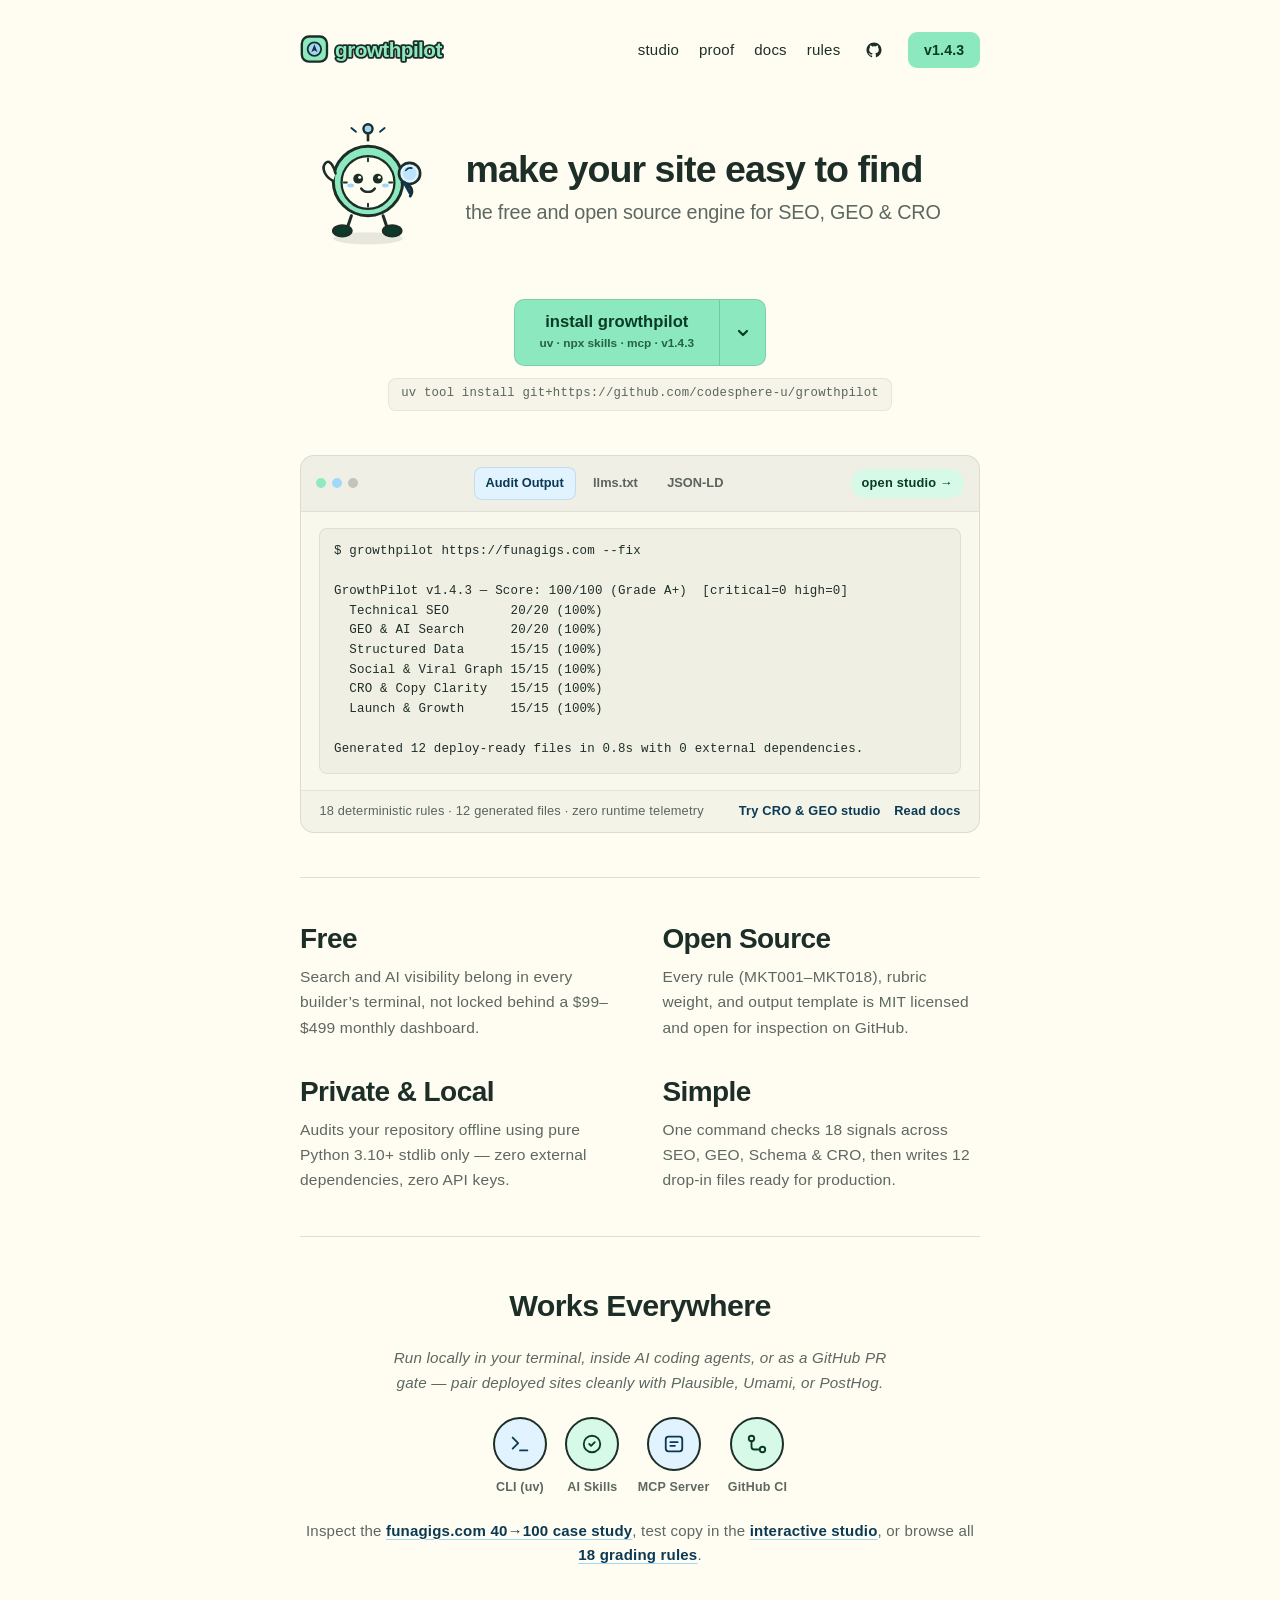
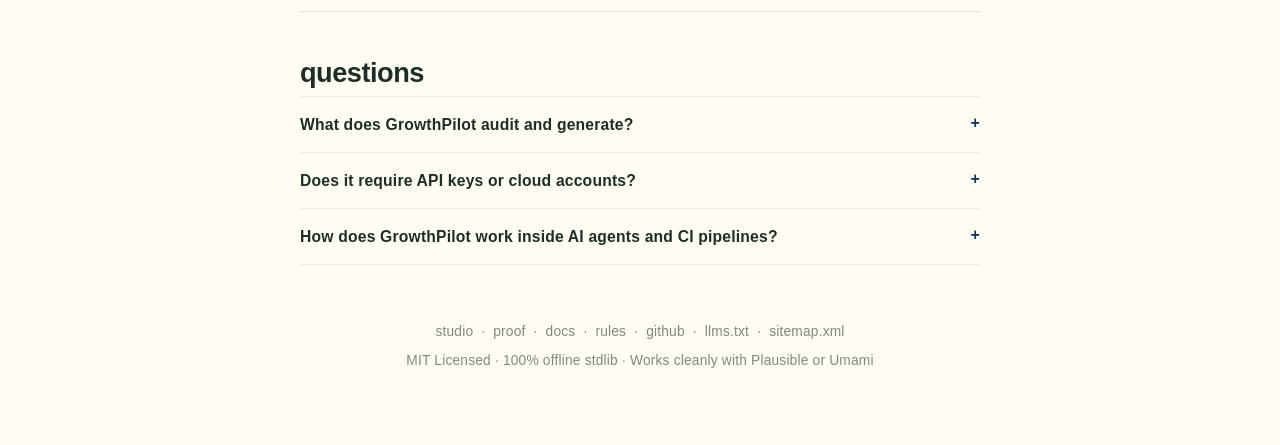
==== commit acf3cef4: "Redesign docs and subpages after handy.computer architecture (v1.4.3)" ====
--- a/website/index.html
+++ b/website/index.html
@@ -70,7 +70,7 @@
             "name": "GrowthPilot",
             "applicationCategory": "DeveloperApplication",
             "operatingSystem": "macOS, Linux, Windows",
-            "softwareVersion": "1.4.2",
+            "softwareVersion": "1.4.3",
             "license": "https://opensource.org/licenses/MIT",
             "url": "https://codesphere-u.github.io/growthpilot/",
             "downloadUrl": "https://github.com/codesphere-u/growthpilot",
@@ -121,12 +121,26 @@
     <div class="page-col">
       <header class="site-header">
         <a class="brand-link" href="./" aria-label="GrowthPilot home">
-          <svg width="26" height="26" viewBox="0 0 28 28" fill="none" aria-hidden="true">
-            <rect x="2" y="2" width="24" height="24" rx="7" fill="#8ce9bf" stroke="#1d2e28" stroke-width="2.2" />
-            <circle cx="14" cy="14" r="6.5" fill="#9dd8fb" stroke="#1d2e28" stroke-width="1.8" />
-            <path d="M14 9L17.2 17L14 15.2L10.8 17L14 9Z" fill="#1d2e28" />
+          <svg class="brand-wordmark-svg" viewBox="0 0 212 40" fill="none" role="img" aria-label="growthpilot">
+            <rect x="2" y="5" width="28" height="28" rx="8" fill="#8ce9bf" stroke="#1d2e28" stroke-width="2.6" />
+            <circle cx="16" cy="19" r="7.5" fill="#9dd8fb" stroke="#1d2e28" stroke-width="2" />
+            <path d="M16 13.5L19.4 22.5L16 20.4L12.6 22.5L16 13.5Z" fill="#1d2e28" />
+            <text
+              x="39"
+              y="28"
+              font-family="-apple-system, BlinkMacSystemFont, 'Segoe UI', Roboto, sans-serif"
+              font-size="23"
+              font-weight="800"
+              letter-spacing="-0.6"
+              fill="#8ce9bf"
+              stroke="#1d2e28"
+              stroke-width="4"
+              stroke-linejoin="round"
+              paint-order="stroke fill"
+            >
+              growthpilot
+            </text>
           </svg>
-          <span>growthpilot</span>
         </a>
 
         <nav class="header-nav" aria-label="Primary navigation">
@@ -153,7 +167,7 @@
             target="_blank"
             rel="noopener noreferrer"
           >
-            v1.4.2
+            v1.4.3
           </a>
         </nav>
       </header>
@@ -213,7 +227,7 @@
           <div class="split-btn-group">
             <button type="button" class="split-main" id="cta-main-btn">
               <strong>install growthpilot</strong>
-              <span id="hero-cmd-sub">uv · npx skills · mcp · v1.4.2</span>
+              <span id="hero-cmd-sub">uv · npx skills · mcp · v1.4.3</span>
             </button>
             <button
               type="button"
@@ -282,7 +296,7 @@
           <div class="preview-body">
             <pre class="code-block" id="home-preview-code">$ growthpilot https://funagigs.com --fix
 
-GrowthPilot v1.4.2 — Score: 100/100 (Grade A+)  [critical=0 high=0]
+GrowthPilot v1.4.3 — Score: 100/100 (Grade A+)  [critical=0 high=0]
   Technical SEO        20/20 (100%)
   GEO &amp; AI Search      20/20 (100%)
   Structured Data      15/15 (100%)
@@ -308,7 +322,7 @@
           <div>
             <h2>Free</h2>
             <p>
-              Search and AI visibility belong in every builder’s terminal, not locked behind a \$99–\$499 monthly dashboard.
+              Search and AI visibility belong in every builder’s terminal, not locked behind a $99–$499 monthly dashboard.
             </p>
           </div>
 
@@ -357,7 +371,7 @@
               <span>AI Skills</span>
             </a>
 
-            <a class="eco-item" href="./docs.html#agents">
+            <a class="eco-item" href="./docs.html#mcp">
               <span class="eco-circle" aria-hidden="true">
                 <svg width="22" height="22" viewBox="0 0 24 24" fill="none" stroke="currentColor" stroke-width="2" stroke-linecap="round" stroke-linejoin="round"><rect x="3" y="4" width="18" height="16" rx="3"/><path d="M8 10h8M8 14h5"/></svg>
               </span>
--- a/website/styles.css
+++ b/website/styles.css
@@ -4,10 +4,12 @@
   --text: #1d2e28;
   --text-70: rgba(29, 46, 40, 0.72);
   --text-55: rgba(29, 46, 40, 0.56);
-  --rule: rgba(29, 46, 40, 0.18);
-  --rule-soft: rgba(29, 46, 40, 0.1);
-  --tint-2: rgba(29, 46, 40, 0.025);
-  --tint-5: rgba(29, 46, 40, 0.05);
+  --text-45: rgba(29, 46, 40, 0.45);
+  --rule: rgba(29, 46, 40, 0.14);
+  --rule-soft: rgba(29, 46, 40, 0.08);
+  --tint-2: rgba(29, 46, 40, 0.022);
+  --tint-4: rgba(29, 46, 40, 0.04);
+  --tint-5: rgba(29, 46, 40, 0.055);
   --tint-8: rgba(29, 46, 40, 0.09);
 
   --accent: #8ce9bf;
@@ -15,11 +17,12 @@
   --accent-light: #d6f9e8;
   --accent-50: rgba(140, 233, 191, 0.45);
   --accent-dark: #093b26;
+  --accent-rail: #0d9462;
 
   --sky: #9dd8fb;
   --sky-hover: #7ecbf8;
   --sky-light: #e0f3fe;
-  --sky-50: rgba(157, 216, 251, 0.45);
+  --sky-50: rgba(157, 216, 251, 0.48);
   --sky-dark: #0b3954;
 
   --pass-bg: rgba(16, 185, 129, 0.15);
@@ -28,6 +31,10 @@
   --warn-ink: #075985;
   --bad-bg: rgba(220, 38, 38, 0.11);
   --bad-ink: #991b1b;
+
+  --syn-cmd: #af3a03;
+  --syn-arg: #076678;
+  --syn-str: #093b26;
 
   --white: #ffffff;
   --radius-xl: 14px;
@@ -78,9 +85,9 @@
 
 code {
   font-family: var(--font-mono);
-  font-size: 0.88em;
+  font-size: 0.85em;
   background: var(--tint-5);
-  padding: 0.1rem 0.34rem;
+  padding: 0.12rem 0.38rem;
   border-radius: 5px;
 }
 
@@ -89,13 +96,19 @@
   outline-offset: 2px;
 }
 
+/* Containers: 680px editorial column vs 940px docs layout */
 .page-col {
   width: min(680px, 100% - 2rem);
   margin-inline: auto;
   display: flex;
   flex-direction: column;
   gap: 2.75rem;
-  padding-bottom: 4rem;
+  padding-bottom: 4.5rem;
+}
+
+.page-col.page-col-docs {
+  width: min(940px, 100% - 2rem);
+  gap: 2.25rem;
 }
 
 .page-col > main {
@@ -104,6 +117,10 @@
   gap: 2.75rem;
   min-width: 0;
   width: 100%;
+}
+
+.page-col.page-col-docs > main {
+  gap: 2rem;
 }
 
 .page-col > main > * {
@@ -119,7 +136,7 @@
   margin: 0;
 }
 
-/* Header */
+/* Header & Bubbly Wordmark */
 .site-header {
   width: 100%;
   display: flex;
@@ -132,39 +149,33 @@
 .brand-link {
   display: inline-flex;
   align-items: center;
-  gap: 0.55rem;
-  font-weight: 800;
-  font-size: 1.15rem;
-  letter-spacing: -0.025em;
+  gap: 0.5rem;
   white-space: nowrap;
-}
-
-.brand-wordmark {
-  display: inline-flex;
-  align-items: center;
-  gap: 0.45rem;
+  flex-shrink: 0;
+}
+
+.brand-wordmark-svg {
+  height: 36px;
+  width: auto;
+  display: block;
 }
 
 .header-nav {
   display: flex;
   align-items: center;
-  gap: 1.15rem;
-  font-size: 0.92rem;
+  gap: 1.25rem;
+  font-size: 0.94rem;
   font-weight: 500;
-  color: var(--text-70);
+  color: var(--text);
 }
 
 .header-nav a:not(.nav-pill):hover {
-  color: var(--text);
+  color: var(--accent-rail);
 }
 
 .header-nav a.active {
-  color: var(--accent-dark);
-  font-weight: 700;
-  text-decoration: underline;
-  text-decoration-color: var(--accent);
-  text-decoration-thickness: 2.5px;
-  text-underline-offset: 5px;
+  color: var(--accent-rail);
+  font-weight: 600;
 }
 
 .icon-link {
@@ -174,7 +185,7 @@
   width: 28px;
   height: 28px;
   border-radius: 999px;
-  color: var(--text-70);
+  color: var(--text);
 }
 
 .icon-link:hover {
@@ -183,18 +194,18 @@
 }
 
 .nav-pill {
-  background: var(--sky-50);
-  color: var(--sky-dark);
-  padding: 0.34rem 0.88rem;
-  border-radius: 999px;
-  font-size: 0.82rem;
+  background: var(--accent);
+  color: var(--accent-dark);
+  padding: 0.42rem 0.98rem;
+  border-radius: 9px;
+  font-size: 0.88rem;
   font-weight: 700;
   transition: background 0.15s ease;
   white-space: nowrap;
 }
 
 .nav-pill:hover {
-  background: var(--sky);
+  background: var(--accent-hover);
 }
 
 /* Hero Duo & Subpage Hero */
@@ -249,15 +260,15 @@
 
 .page-hero h1 {
   margin: 0;
-  font-size: 2.2rem;
-  font-weight: 700;
-  line-height: 1.16;
-  letter-spacing: -0.025em;
+  font-size: 2.35rem;
+  font-weight: 600;
+  line-height: 1.2;
+  letter-spacing: -0.02em;
   color: var(--text);
 }
 
 .page-hero .hero-sub {
-  font-size: 1.12rem;
+  font-size: 1.06rem;
 }
 
 /* Split CTA + Floating White Popover */
@@ -273,8 +284,7 @@
   display: inline-flex;
   align-items: stretch;
   max-width: 100%;
-  box-shadow: 0 4px 14px rgba(9, 59, 38, 0.08);
-  border-radius: 11px;
+  border-radius: 10px;
 }
 
 .split-main {
@@ -283,7 +293,7 @@
   background: var(--accent);
   color: var(--accent-dark);
   padding: 0.72rem 1.55rem;
-  border-radius: 11px 0 0 11px;
+  border-radius: 10px 0 0 10px;
   cursor: pointer;
   text-align: center;
   transition: background 0.15s ease;
@@ -315,7 +325,7 @@
   background: var(--accent);
   color: var(--accent-dark);
   padding: 0 0.92rem;
-  border-radius: 0 11px 11px 0;
+  border-radius: 0 10px 10px 0;
   cursor: pointer;
   display: inline-flex;
   align-items: center;
@@ -326,8 +336,8 @@
   font-family: var(--font-mono);
   font-size: 0.77rem;
   color: var(--text-70);
-  background: var(--tint-5);
-  border: 1px solid var(--tint-8);
+  background: var(--tint-4);
+  border: 1px solid var(--rule-soft);
   padding: 0.36rem 0.75rem;
   border-radius: 8px;
   max-width: 100%;
@@ -375,8 +385,8 @@
 }
 
 .pop-tab.active {
-  color: var(--sky-dark);
-  border-bottom-color: var(--sky-dark);
+  color: var(--accent-rail);
+  border-bottom-color: var(--accent-rail);
 }
 
 .pop-cmd {
@@ -384,8 +394,8 @@
   align-items: center;
   justify-content: space-between;
   gap: 0.5rem;
-  background: var(--tint-5);
-  border: 1px solid var(--tint-8);
+  background: var(--tint-4);
+  border: 1px solid var(--rule-soft);
   border-radius: 8px;
   padding: 0.55rem 0.65rem;
   font-family: var(--font-mono);
@@ -399,15 +409,433 @@
   padding: 0;
 }
 
+/* Handy Surface Card & Underline Tabs (replaces heavy white shadows) */
+.handy-card {
+  border: 1px solid var(--rule);
+  border-radius: 12px;
+  padding: 1.4rem 1.5rem;
+  background: var(--tint-2);
+  margin: 0.85rem 0 1.6rem;
+  width: 100%;
+  min-width: 0;
+}
+
+.handy-tabs-bar {
+  display: flex;
+  align-items: center;
+  justify-content: space-between;
+  gap: 0.75rem;
+  border-bottom: 1px solid var(--rule);
+  margin-bottom: 1.1rem;
+  flex-wrap: wrap;
+}
+
+.handy-tabs {
+  display: flex;
+  flex-wrap: wrap;
+  gap: 1.15rem;
+}
+
+.handy-tab {
+  border: none;
+  background: transparent;
+  padding: 0 0 0.58rem;
+  margin-bottom: -1px;
+  font-size: 0.88rem;
+  font-weight: 500;
+  color: var(--text-55);
+  border-bottom: 2px solid transparent;
+  cursor: pointer;
+  transition: color 0.15s ease, border-color 0.15s ease;
+}
+
+.handy-tab:hover {
+  color: var(--text);
+}
+
+.handy-tab.active {
+  color: var(--accent-rail);
+  border-bottom-color: var(--accent-rail);
+  font-weight: 600;
+}
+
+.version-tag {
+  font-size: 0.78rem;
+  font-weight: 500;
+  color: var(--text-45);
+  font-family: var(--font-mono);
+  padding-bottom: 0.5rem;
+}
+
+.eyebrow-label {
+  font-size: 0.72rem;
+  font-weight: 600;
+  text-transform: uppercase;
+  letter-spacing: 0.06em;
+  color: var(--text-55);
+  margin: 0 0 0.55rem;
+}
+
+.handy-btn-row {
+  display: flex;
+  flex-wrap: wrap;
+  gap: 0.65rem;
+  margin-bottom: 1rem;
+}
+
+.handy-pill-btn {
+  display: inline-flex;
+  align-items: center;
+  gap: 0.45rem;
+  background: var(--accent);
+  color: var(--accent-dark);
+  padding: 0.52rem 1.05rem;
+  border-radius: 8px;
+  font-size: 0.88rem;
+  font-weight: 600;
+  border: none;
+  cursor: pointer;
+  transition: background 0.15s ease;
+}
+
+.handy-pill-btn:hover {
+  background: var(--accent-hover);
+}
+
+.handy-pill-btn.sky {
+  background: var(--sky);
+  color: var(--sky-dark);
+}
+
+.handy-pill-btn.sky:hover {
+  background: var(--sky-hover);
+}
+
+.handy-pill-btn span {
+  opacity: 0.72;
+  font-weight: 500;
+  font-family: var(--font-mono);
+  font-size: 0.8em;
+}
+
+/* Handy Codeblock with Right-Aligned Copy Icon */
+.doc-codeblock {
+  display: flex;
+  align-items: flex-start;
+  justify-content: space-between;
+  gap: 0.75rem;
+  background: var(--tint-4);
+  border: 1px solid var(--rule-soft);
+  border-radius: 8px;
+  padding: 0.72rem 0.9rem;
+  margin: 0.75rem 0 1.2rem;
+  width: 100%;
+  min-width: 0;
+  max-width: 100%;
+  overflow-x: auto;
+}
+
+.doc-codeblock pre {
+  margin: 0;
+  font-family: var(--font-mono);
+  font-size: 0.83rem;
+  line-height: 1.56;
+  color: var(--text);
+  white-space: pre-wrap;
+  word-break: break-word;
+  flex: 1 1 auto;
+  min-width: 0;
+}
+
+.syn-cmd { color: var(--syn-cmd); font-weight: 600; }
+.syn-arg { color: var(--syn-arg); }
+.syn-str { color: var(--syn-str); }
+
+.copy-icon-btn {
+  flex: 0 0 auto;
+  border: none;
+  background: transparent;
+  color: var(--text-55);
+  width: 28px;
+  height: 28px;
+  border-radius: 6px;
+  display: inline-flex;
+  align-items: center;
+  justify-content: center;
+  cursor: pointer;
+  padding: 0;
+  transition: background 0.15s ease, color 0.15s ease;
+}
+
+.copy-icon-btn:hover {
+  background: var(--tint-8);
+  color: var(--text);
+}
+
+/* Two-Column Handy Documentation Layout (max-w-940px) */
+.docs-layout {
+  display: flex;
+  align-items: flex-start;
+  gap: 2.75rem;
+  margin-top: 0.5rem;
+  width: 100%;
+  min-width: 0;
+}
+
+.docs-sidebar {
+  flex: 0 0 196px;
+  width: 196px;
+  position: sticky;
+  top: 2rem;
+}
+
+.docs-rail {
+  list-style: none;
+  margin: 0;
+  padding: 0;
+  border-left: 2px solid rgba(29, 46, 40, 0.11);
+  display: flex;
+  flex-direction: column;
+  gap: 0.15rem;
+}
+
+.doc-nav-item {
+  display: flex;
+  flex-direction: column;
+}
+
+.doc-nav-link {
+  display: block;
+  width: 100%;
+  text-align: left;
+  background: transparent;
+  border: none;
+  border-left: 2px solid transparent;
+  margin-left: -2px;
+  padding: 0.28rem 0.25rem 0.28rem 0.85rem;
+  font-size: 0.89rem;
+  line-height: 1.45;
+  font-weight: 400;
+  color: var(--text-70);
+  cursor: pointer;
+  transition: color 0.15s ease, border-color 0.15s ease;
+}
+
+.doc-nav-link:hover {
+  color: var(--accent-rail);
+}
+
+.doc-nav-link.active {
+  color: var(--text);
+  border-left-color: var(--accent-rail);
+  font-weight: 600;
+}
+
+.doc-subrail {
+  list-style: none;
+  margin: 0.12rem 0 0.42rem;
+  padding: 0;
+  display: none;
+  flex-direction: column;
+  gap: 0.12rem;
+}
+
+.doc-subrail.open {
+  display: flex;
+}
+
+.doc-sub-link {
+  display: block;
+  padding: 0.18rem 0.25rem 0.18rem 1.45rem;
+  margin-left: -2px;
+  border-left: 2px solid transparent;
+  font-size: 0.77rem;
+  line-height: 1.4;
+  color: var(--text-45);
+  transition: color 0.15s ease, border-color 0.15s ease;
+}
+
+.doc-sub-link.sub-h3 {
+  padding-left: 2.05rem;
+}
+
+.doc-sub-link:hover,
+.doc-sub-link.active {
+  color: var(--accent-rail);
+}
+
+.doc-sub-link.active {
+  border-left-color: var(--accent);
+  font-weight: 600;
+}
+
+/* Mobile horizontal chapter selector inside docs (hidden on desktop) */
+.docs-mobile-nav {
+  display: none;
+}
+
+/* Article Content Column */
+.doc-content {
+  flex: 1 1 auto;
+  min-width: 0;
+  max-width: 100%;
+}
+
+.doc-content h1 {
+  font-size: 2.45rem;
+  font-weight: 600;
+  line-height: 1.24;
+  letter-spacing: -0.02em;
+  margin: 0 0 1.15rem;
+  color: var(--text);
+}
+
+.doc-content h2 {
+  font-size: 1.65rem;
+  font-weight: 600;
+  line-height: 1.3;
+  letter-spacing: -0.015em;
+  margin: 2.15rem 0 0.75rem;
+  color: var(--text);
+  scroll-margin-top: 1.5rem;
+}
+
+.doc-content h3 {
+  font-size: 1.22rem;
+  font-weight: 600;
+  line-height: 1.35;
+  margin: 1.5rem 0 0.5rem;
+  color: var(--text);
+  scroll-margin-top: 1.5rem;
+}
+
+.doc-content p {
+  margin: 0 0 0.95rem;
+  font-size: 1rem;
+  line-height: 1.65;
+  color: var(--text);
+}
+
+.doc-content ul,
+.doc-content ol {
+  margin: 0.65rem 0 1.25rem;
+  padding-left: 1.35rem;
+}
+
+.doc-content li {
+  margin-bottom: 0.48rem;
+  line-height: 1.6;
+}
+
+.doc-content a.inline-link {
+  color: var(--sky-dark);
+  text-decoration: underline;
+  text-decoration-color: var(--sky);
+  text-underline-offset: 3px;
+  font-weight: 500;
+}
+
+.doc-chapter[hidden] {
+  display: none;
+}
+
+/* Borderless Handy-Style Data Table */
+.doc-table-wrap {
+  width: 100%;
+  max-width: 100%;
+  min-width: 0;
+  overflow-x: auto;
+  -webkit-overflow-scrolling: touch;
+  margin: 0.9rem 0 1.4rem;
+}
+
+.doc-table {
+  width: 100%;
+  border-collapse: collapse;
+  font-size: 0.9rem;
+}
+
+.doc-table th {
+  text-align: left;
+  padding: 0 1rem 0.65rem 0;
+  font-weight: 600;
+  font-size: 0.88rem;
+  color: var(--text);
+  border-bottom: 1px solid var(--rule);
+  background: transparent;
+  text-transform: none;
+  letter-spacing: 0;
+}
+
+.doc-table td {
+  padding: 0.62rem 1rem 0.62rem 0;
+  text-align: left;
+  border-bottom: 1px solid var(--rule-soft);
+  vertical-align: top;
+  color: var(--text);
+}
+
+.doc-table tbody tr:last-child td {
+  border-bottom: 1px solid var(--rule-soft);
+}
+
+/* Handy-Style Doc Pagination */
+.doc-pagination {
+  display: flex;
+  justify-content: space-between;
+  align-items: center;
+  gap: 1rem;
+  margin-top: 2.75rem;
+  padding-top: 1.5rem;
+  border-top: 1px solid var(--rule);
+}
+
+.page-step-btn {
+  display: flex;
+  flex-direction: column;
+  gap: 0.15rem;
+  border: none;
+  background: transparent;
+  padding: 0.55rem 0.4rem;
+  border-radius: 8px;
+  cursor: pointer;
+  text-align: left;
+  color: var(--text);
+  transition: color 0.15s ease;
+}
+
+.page-step-btn.next {
+  text-align: right;
+  margin-left: auto;
+}
+
+.page-step-btn:hover {
+  color: var(--accent-rail);
+}
+
+.page-step-btn[hidden] {
+  display: none;
+}
+
+.page-step-btn small {
+  font-size: 0.74rem;
+  color: var(--text-45);
+  font-weight: 500;
+}
+
+.page-step-btn strong {
+  font-size: 0.94rem;
+  font-weight: 600;
+}
+
 /* Homepage Product Preview Frame (Handy video-frame counterpart) */
 .preview-frame {
-  background: var(--white);
+  background: var(--tint-2);
   border: 1px solid var(--rule);
   border-radius: var(--radius-xl);
   width: 100%;
   min-width: 0;
   overflow: hidden;
-  box-shadow: 0 12px 32px rgba(29, 46, 40, 0.06);
 }
 
 .frame-bar {
@@ -417,7 +845,7 @@
   justify-content: space-between;
   gap: 0.65rem;
   padding: 0.68rem 0.95rem;
-  background: rgba(29, 46, 40, 0.035);
+  background: var(--tint-4);
   border-bottom: 1px solid var(--rule-soft);
 }
 
@@ -433,7 +861,7 @@
   background: rgba(29, 46, 40, 0.16);
 }
 
-.dots span:nth-child(1) { background: rgba(140, 233, 191, 0.9); }
+.dots span:nth-child(1) { background: rgba(140, 233, 191, 0.95); }
 .dots span:nth-child(2) { background: rgba(157, 216, 251, 0.95); }
 .dots span:nth-child(3) { background: rgba(29, 46, 40, 0.22); }
 
@@ -507,20 +935,18 @@
   text-decoration: underline;
 }
 
-/* Studio Frame (studio.html) */
+/* Studio Frame (studio.html — styled with Handy's delicate surface border & underline tabs) */
 .studio-frame {
-  background: var(--white);
   border: 1px solid var(--rule);
-  border-radius: var(--radius-xl);
+  border-radius: 12px;
+  background: var(--tint-2);
+  padding: 1.35rem 1.45rem;
   width: 100%;
   min-width: 0;
-  overflow: hidden;
-  box-shadow: 0 12px 34px rgba(29, 46, 40, 0.06);
 }
 
 .studio-panel {
   display: none;
-  padding: 1.2rem;
   min-width: 0;
 }
 
@@ -550,7 +976,7 @@
   padding: 0.56rem 0.74rem;
   border-radius: 8px;
   border: 1px solid var(--rule);
-  background: #fffefa;
+  background: var(--bg);
   color: var(--text);
   font-size: 0.88rem;
 }
@@ -596,14 +1022,13 @@
 }
 
 .score-cell {
-  background: var(--tint-2);
+  background: var(--bg);
   border: 1px solid var(--rule-soft);
   border-radius: 9px;
   padding: 0.55rem 0.65rem;
   text-align: center;
 }
 
-.score-cell small,
 .score-cell span {
   display: block;
   font-size: 0.68rem;
@@ -621,7 +1046,7 @@
 
 .diag-note {
   font-size: 0.84rem;
-  color: var(--text-70);
+  color: var(--text);
   background: var(--sky-light);
   border: 1px solid rgba(11, 57, 84, 0.12);
   border-radius: 8px;
@@ -639,7 +1064,6 @@
   padding: 0.3rem 0 0.3rem 0.75rem;
 }
 
-.rw-item small,
 .rw-item span {
   display: block;
   font-family: var(--font-mono);
@@ -656,12 +1080,12 @@
 
 .code-block {
   margin: 0;
-  background: var(--tint-5);
-  border: 1px solid var(--tint-8);
-  border-radius: 9px;
+  background: var(--tint-4);
+  border: 1px solid var(--rule-soft);
+  border-radius: 8px;
   padding: 0.85rem;
   font-family: var(--font-mono);
-  font-size: 0.77rem;
+  font-size: 0.78rem;
   line-height: 1.58;
   overflow-x: auto;
   max-width: 100%;
@@ -683,7 +1107,7 @@
 
 .action-mini {
   border: 1px solid var(--rule);
-  background: var(--white);
+  background: var(--bg);
   color: var(--text);
   padding: 0.32rem 0.72rem;
   border-radius: 7px;
@@ -696,6 +1120,81 @@
   background: var(--sky-light);
   color: var(--sky-dark);
   border-color: var(--sky);
+}
+
+/* Handy /download-Style Centered Platform Hub (studio.html bottom section) */
+.download-hub {
+  display: flex;
+  flex-direction: column;
+  align-items: center;
+  text-align: center;
+  gap: 0.75rem;
+}
+
+.download-hub h2 {
+  margin: 0;
+  font-size: 2.15rem;
+  font-weight: 600;
+  line-height: 1.2;
+  letter-spacing: -0.02em;
+}
+
+.download-version {
+  font-weight: 600;
+  color: var(--text-70);
+  margin-bottom: 0.75rem;
+}
+
+.download-stack {
+  width: min(360px, 100%);
+  text-align: left;
+  display: flex;
+  flex-direction: column;
+  gap: 0.6rem;
+}
+
+.download-stack h3 {
+  margin: 1rem 0 0.15rem;
+  font-size: 1.02rem;
+  font-weight: 600;
+  color: var(--text);
+}
+
+.download-bar {
+  width: 100%;
+  display: flex;
+  align-items: center;
+  justify-content: space-between;
+  gap: 1rem;
+  padding: 0.95rem 1.35rem;
+  border-radius: 10px;
+  background: var(--accent);
+  color: var(--accent-dark);
+  border: none;
+  font-size: 0.96rem;
+  font-weight: 600;
+  cursor: pointer;
+  transition: background 0.15s ease;
+}
+
+.download-bar:hover {
+  background: var(--accent-hover);
+}
+
+.download-bar.sky {
+  background: var(--sky);
+  color: var(--sky-dark);
+}
+
+.download-bar.sky:hover {
+  background: var(--sky-hover);
+}
+
+.download-bar small {
+  font-family: var(--font-mono);
+  font-size: 0.84rem;
+  opacity: 0.72;
+  font-weight: 500;
 }
 
 /* Open Editorial 2x2 Feature Grid */
@@ -797,13 +1296,37 @@
   text-underline-offset: 3px;
 }
 
-/* Section Headers */
+/* Editorial Prose Section (proof.html matching /about manifesto) */
+.editorial-article h2 {
+  margin: 1.95rem 0 0.6rem;
+  font-size: 1.55rem;
+  font-weight: 600;
+  line-height: 1.3;
+  letter-spacing: -0.015em;
+}
+
+.editorial-article p {
+  margin: 0 0 0.95rem;
+  color: var(--text);
+  line-height: 1.66;
+}
+
+.editorial-article ul {
+  margin: 0.65rem 0 1.2rem;
+  padding-left: 1.3rem;
+}
+
+.editorial-article li {
+  margin-bottom: 0.45rem;
+  line-height: 1.62;
+}
+
 .sec-title {
   margin: 0 0 0.35rem;
-  font-size: 1.75rem;
-  font-weight: 700;
-  line-height: 1.24;
-  letter-spacing: -0.02em;
+  font-size: 1.7rem;
+  font-weight: 600;
+  line-height: 1.26;
+  letter-spacing: -0.018em;
 }
 
 .sec-sub {
@@ -812,93 +1335,7 @@
   font-size: 0.95rem;
 }
 
-/* Pillar Grid & Docs Cards (Subpages) */
-.pillar-grid {
-  display: grid;
-  grid-template-columns: repeat(3, minmax(0, 1fr));
-  gap: 0.75rem;
-}
-
-.pillar-card {
-  background: var(--white);
-  border: 1px solid var(--rule);
-  border-radius: var(--radius-lg);
-  padding: 0.85rem 0.95rem;
-}
-
-.pillar-card strong {
-  display: block;
-  font-size: 0.88rem;
-}
-
-.pillar-card span {
-  display: inline-block;
-  margin-top: 0.2rem;
-  font-family: var(--font-mono);
-  font-size: 0.75rem;
-  font-weight: 700;
-  color: var(--sky-dark);
-  background: var(--sky-light);
-  padding: 0.1rem 0.45rem;
-  border-radius: 999px;
-}
-
-.docs-nav-pills {
-  display: flex;
-  flex-wrap: wrap;
-  gap: 0.45rem;
-}
-
-.docs-nav-pills a {
-  border: 1px solid var(--rule);
-  background: var(--white);
-  color: var(--text-70);
-  padding: 0.3rem 0.72rem;
-  border-radius: 999px;
-  font-size: 0.8rem;
-  font-weight: 600;
-}
-
-.docs-nav-pills a:hover {
-  background: var(--accent-light);
-  color: var(--accent-dark);
-  border-color: var(--accent);
-}
-
-.doc-section {
-  display: flex;
-  flex-direction: column;
-  gap: 0.8rem;
-}
-
-.cmd-card {
-  background: var(--white);
-  border: 1px solid var(--rule);
-  border-radius: var(--radius-lg);
-  padding: 0.85rem 0.95rem;
-  display: flex;
-  flex-direction: column;
-  gap: 0.5rem;
-}
-
-/* Case Study & Tables */
-.flat-list {
-  list-style: none;
-  padding: 0;
-  margin: 0.95rem 0 0;
-  border-top: 1px solid var(--rule-soft);
-}
-
-.flat-list li {
-  display: flex;
-  align-items: flex-start;
-  gap: 0.65rem;
-  padding: 0.72rem 0;
-  border-bottom: 1px solid var(--rule-soft);
-  font-size: 0.92rem;
-  color: var(--text-70);
-}
-
+/* Pills & Filter Row */
 .pill {
   display: inline-flex;
   align-items: center;
@@ -916,57 +1353,18 @@
 .pill-good { background: var(--pass-bg); color: var(--pass-ink); }
 .pill-warn { background: var(--warn-bg); color: var(--warn-ink); }
 .pill-bad { background: var(--bad-bg); color: var(--bad-ink); }
-.pill-mint,
-.pill-pink { background: var(--accent-light); color: var(--accent-dark); }
+.pill-mint { background: var(--accent-light); color: var(--accent-dark); }
 .pill-sky { background: var(--sky-light); color: var(--sky-dark); }
 
 .rules-filter {
   display: grid;
   grid-template-columns: 2fr 1fr;
   gap: 0.65rem;
-  margin-bottom: 0.9rem;
-}
-
-.table-scroll {
-  width: 100%;
-  max-width: 100%;
-  min-width: 0;
-  overflow-x: auto;
-  -webkit-overflow-scrolling: touch;
-  border: 1px solid var(--rule);
-  border-radius: var(--radius-lg);
-  background: var(--white);
-}
-
-table {
-  width: 100%;
-  border-collapse: collapse;
-  font-size: 0.88rem;
-}
-
-th,
-td {
-  padding: 0.72rem 0.85rem;
-  text-align: left;
-  border-bottom: 1px solid var(--rule-soft);
-  vertical-align: top;
-}
-
-thead th {
-  background: var(--tint-5);
-  font-size: 0.75rem;
-  font-weight: 700;
-  text-transform: uppercase;
-  letter-spacing: 0.04em;
-  color: var(--text-70);
-}
-
-tbody tr:last-child td {
-  border-bottom: 0;
+  margin: 0.9rem 0 1rem;
 }
 
 .col-gp {
-  background: rgba(140, 233, 191, 0.18);
+  background: rgba(140, 233, 191, 0.14);
 }
 
 /* FAQ Accordion */
@@ -1016,6 +1414,7 @@
   gap: 0.45rem;
   font-size: 0.86rem;
   color: var(--text-55);
+  padding-top: 0.75rem;
 }
 
 .footer-links {
@@ -1054,19 +1453,62 @@
   transform: translate(-50%, 0);
 }
 
+@media (max-width: 720px) {
+  .docs-layout {
+    flex-direction: column;
+    gap: 1.25rem;
+  }
+
+  .docs-sidebar {
+    display: none;
+  }
+
+  .docs-mobile-nav {
+    display: flex;
+    flex-wrap: wrap;
+    gap: 0.4rem;
+    padding-bottom: 0.9rem;
+    border-bottom: 1px solid var(--rule-soft);
+    width: 100%;
+  }
+
+  .docs-mobile-chip {
+    border: 1px solid var(--rule);
+    background: var(--bg);
+    color: var(--text-70);
+    padding: 0.3rem 0.72rem;
+    border-radius: 999px;
+    font-size: 0.78rem;
+    font-weight: 600;
+    cursor: pointer;
+  }
+
+  .docs-mobile-chip.active {
+    background: var(--accent);
+    color: var(--accent-dark);
+    border-color: rgba(9, 59, 38, 0.2);
+  }
+}
+
 @media (max-width: 640px) {
-  .page-col {
+  .page-col,
+  .page-col.page-col-docs {
     width: calc(100% - 1.5rem);
     gap: 2rem;
   }
 
-  .page-col > main {
+  .page-col > main,
+  .page-col.page-col-docs > main {
     gap: 2rem;
   }
 
   .site-header {
     padding-top: 1.35rem;
     flex-wrap: wrap;
+  }
+
+  .brand-wordmark-svg {
+    height: 30px;
   }
 
   .header-nav {
@@ -1088,8 +1530,10 @@
   }
 
   .hero-copy h1,
-  .page-hero h1 {
-    font-size: 1.82rem;
+  .page-hero h1,
+  .doc-content h1,
+  .download-hub h2 {
+    font-size: 1.85rem;
   }
 
   .hero-sub {
@@ -1098,8 +1542,7 @@
 
   .editorial-grid,
   .form-row-2,
-  .rules-filter,
-  .pillar-grid {
+  .rules-filter {
     grid-template-columns: 1fr;
     gap: 1rem;
   }
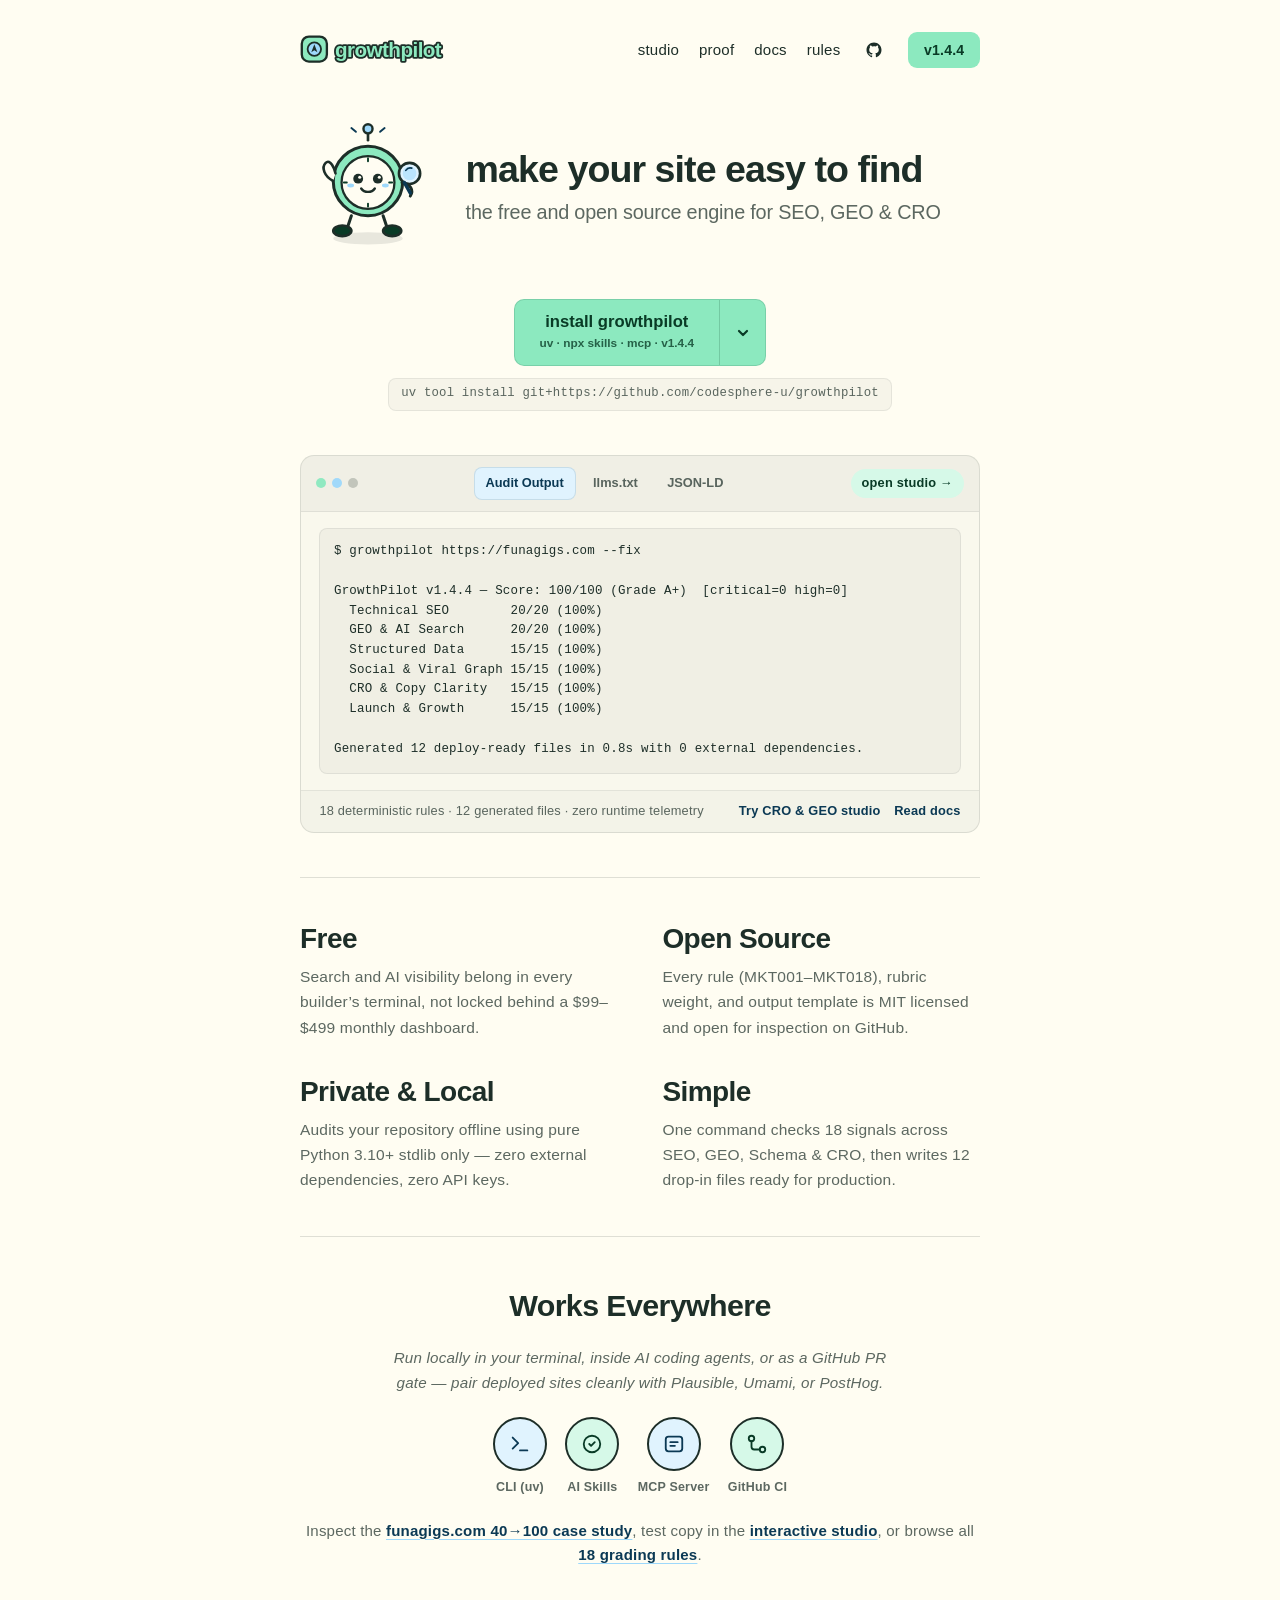
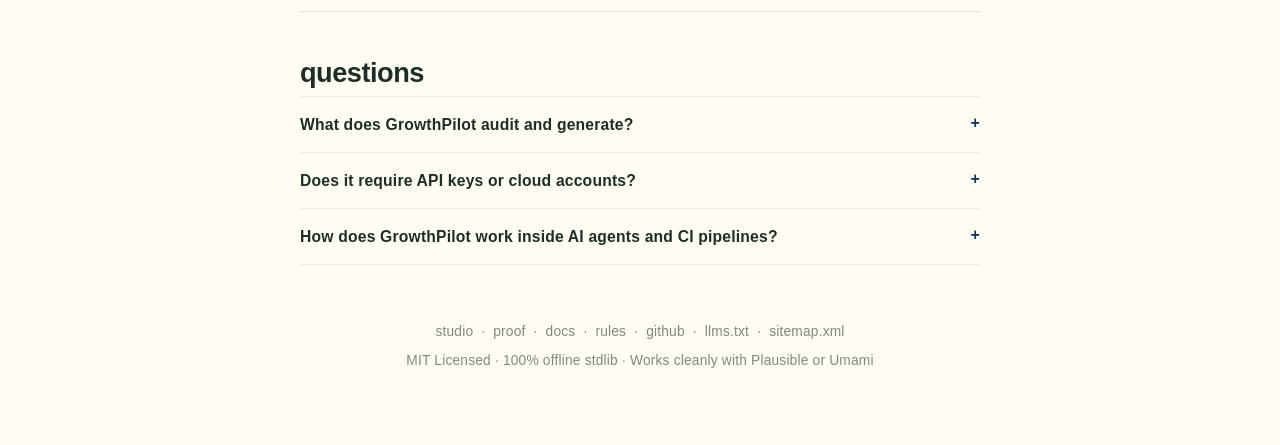
==== commit 9b66b95e: "fix(website): cache-bust assets, harden cross-browser docs rendering & bump to v1.4.4" ====
--- a/website/index.html
+++ b/website/index.html
@@ -16,7 +16,7 @@
     <meta name="robots" content="index, follow" />
     <meta name="theme-color" content="#fffdf2" />
     <link rel="canonical" href="https://codesphere-u.github.io/growthpilot/" />
-    <link rel="icon" type="image/svg+xml" href="./favicon.svg" />
+    <link rel="icon" type="image/svg+xml" href="./favicon.svg?v=1.4.4" />
     <link rel="manifest" href="./manifest.webmanifest" />
 
     <meta property="og:type" content="website" />
@@ -40,7 +40,7 @@
     />
     <meta name="twitter:image" content="https://codesphere-u.github.io/growthpilot/og-image.svg" />
 
-    <link rel="stylesheet" href="./styles.css" />
+    <link rel="stylesheet" href="./styles.css?v=1.4.4" />
 
     <script type="application/ld+json">
       {
@@ -70,7 +70,7 @@
             "name": "GrowthPilot",
             "applicationCategory": "DeveloperApplication",
             "operatingSystem": "macOS, Linux, Windows",
-            "softwareVersion": "1.4.3",
+            "softwareVersion": "1.4.4",
             "license": "https://opensource.org/licenses/MIT",
             "url": "https://codesphere-u.github.io/growthpilot/",
             "downloadUrl": "https://github.com/codesphere-u/growthpilot",
@@ -121,25 +121,12 @@
     <div class="page-col">
       <header class="site-header">
         <a class="brand-link" href="./" aria-label="GrowthPilot home">
-          <svg class="brand-wordmark-svg" viewBox="0 0 212 40" fill="none" role="img" aria-label="growthpilot">
+          <svg class="brand-wordmark-svg" width="190" height="36" viewBox="0 0 212 40" fill="none" role="img" aria-label="growthpilot">
             <rect x="2" y="5" width="28" height="28" rx="8" fill="#8ce9bf" stroke="#1d2e28" stroke-width="2.6" />
             <circle cx="16" cy="19" r="7.5" fill="#9dd8fb" stroke="#1d2e28" stroke-width="2" />
             <path d="M16 13.5L19.4 22.5L16 20.4L12.6 22.5L16 13.5Z" fill="#1d2e28" />
-            <text
-              x="39"
-              y="28"
-              font-family="-apple-system, BlinkMacSystemFont, 'Segoe UI', Roboto, sans-serif"
-              font-size="23"
-              font-weight="800"
-              letter-spacing="-0.6"
-              fill="#8ce9bf"
-              stroke="#1d2e28"
-              stroke-width="4"
-              stroke-linejoin="round"
-              paint-order="stroke fill"
-            >
-              growthpilot
-            </text>
+            <text x="39" y="28" font-family="-apple-system, BlinkMacSystemFont, 'Segoe UI', Roboto, sans-serif" font-size="23" font-weight="800" letter-spacing="-0.6" fill="none" stroke="#1d2e28" stroke-width="4" stroke-linejoin="round">growthpilot</text>
+            <text x="39" y="28" font-family="-apple-system, BlinkMacSystemFont, 'Segoe UI', Roboto, sans-serif" font-size="23" font-weight="800" letter-spacing="-0.6" fill="#8ce9bf">growthpilot</text>
           </svg>
         </a>
 
@@ -167,7 +154,7 @@
             target="_blank"
             rel="noopener noreferrer"
           >
-            v1.4.3
+            v1.4.4
           </a>
         </nav>
       </header>
@@ -227,7 +214,7 @@
           <div class="split-btn-group">
             <button type="button" class="split-main" id="cta-main-btn">
               <strong>install growthpilot</strong>
-              <span id="hero-cmd-sub">uv · npx skills · mcp · v1.4.3</span>
+              <span id="hero-cmd-sub">uv · npx skills · mcp · v1.4.4</span>
             </button>
             <button
               type="button"
@@ -296,7 +283,7 @@
           <div class="preview-body">
             <pre class="code-block" id="home-preview-code">$ growthpilot https://funagigs.com --fix
 
-GrowthPilot v1.4.3 — Score: 100/100 (Grade A+)  [critical=0 high=0]
+GrowthPilot v1.4.4 — Score: 100/100 (Grade A+)  [critical=0 high=0]
   Technical SEO        20/20 (100%)
   GEO &amp; AI Search      20/20 (100%)
   Structured Data      15/15 (100%)
@@ -441,6 +428,6 @@
     </div>
 
     <div class="toast" id="toast" role="status" aria-live="polite"></div>
-    <script src="./app.js" defer></script>
+    <script src="./app.js?v=1.4.4" defer></script>
   </body>
 </html>
--- a/website/styles.css
+++ b/website/styles.css
@@ -73,6 +73,10 @@
 a {
   color: inherit;
   text-decoration: none;
+}
+
+[hidden] {
+  display: none !important;
 }
 
 button,
